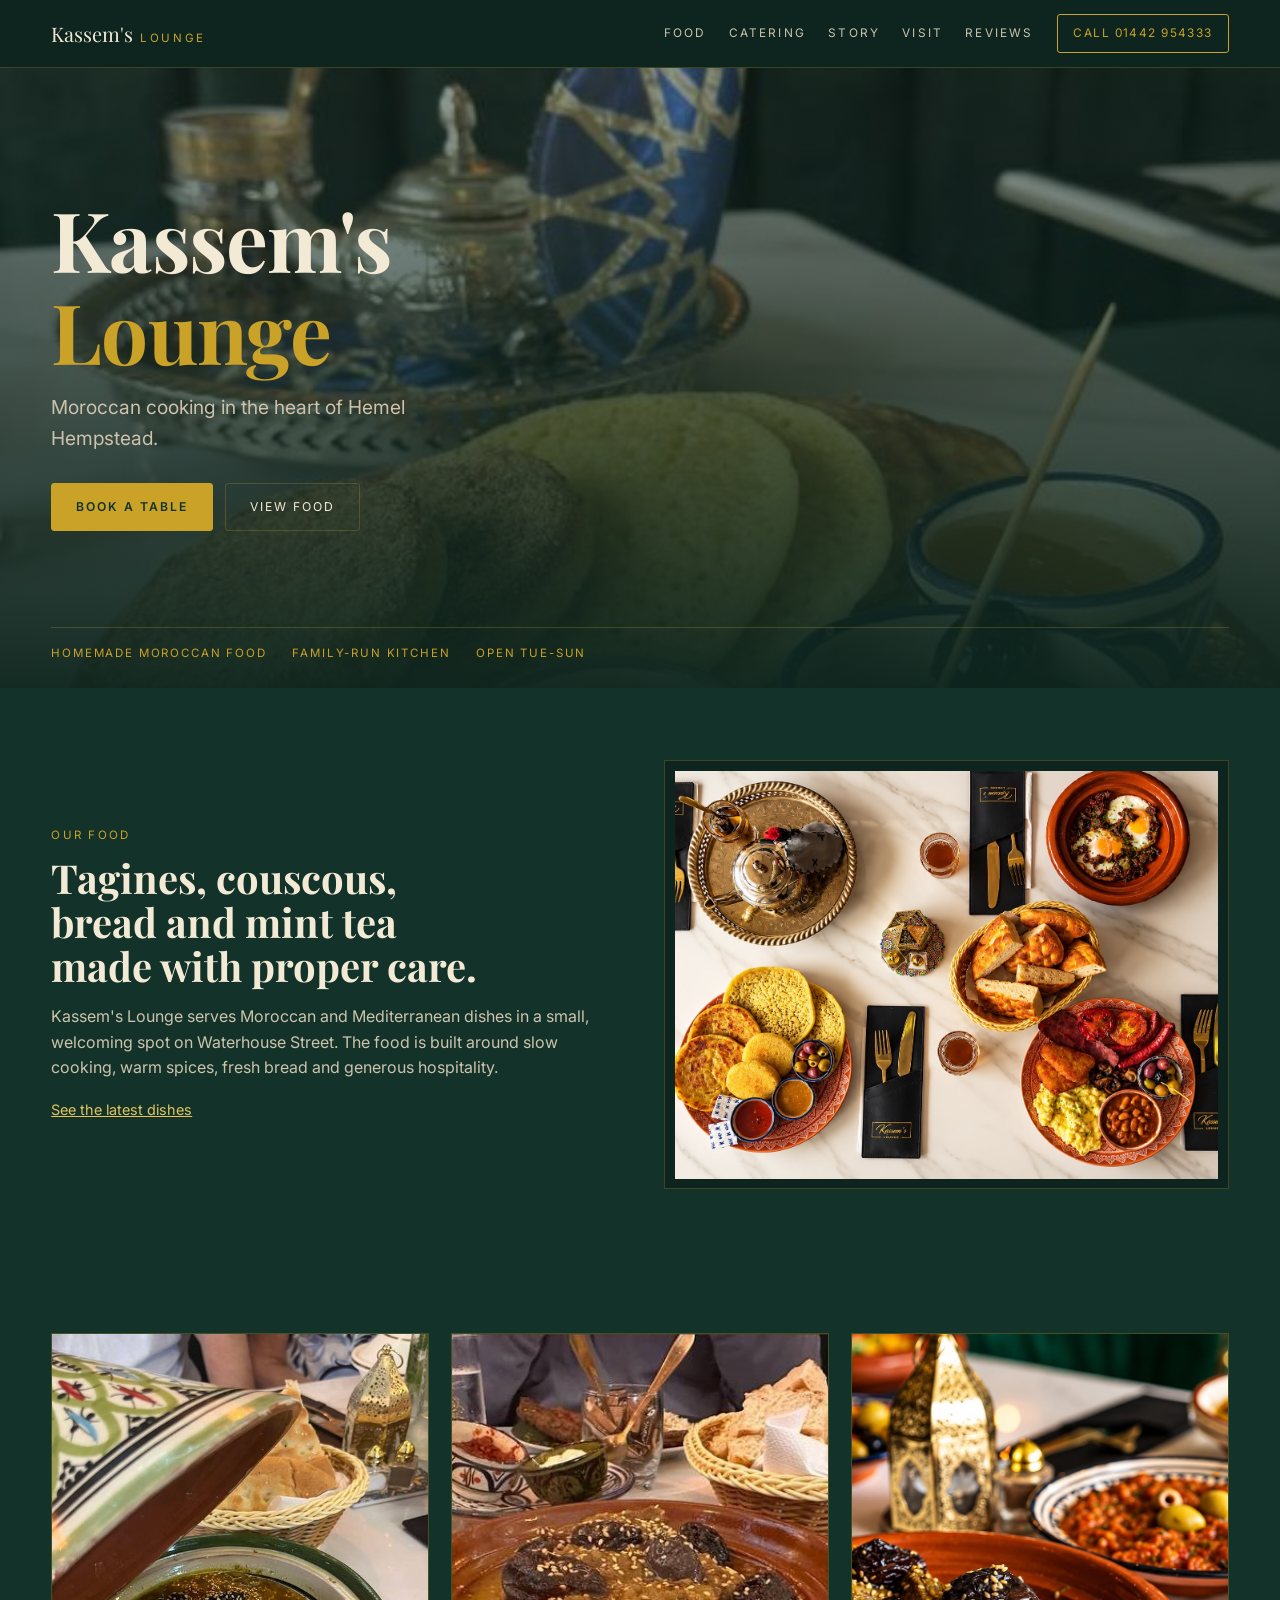
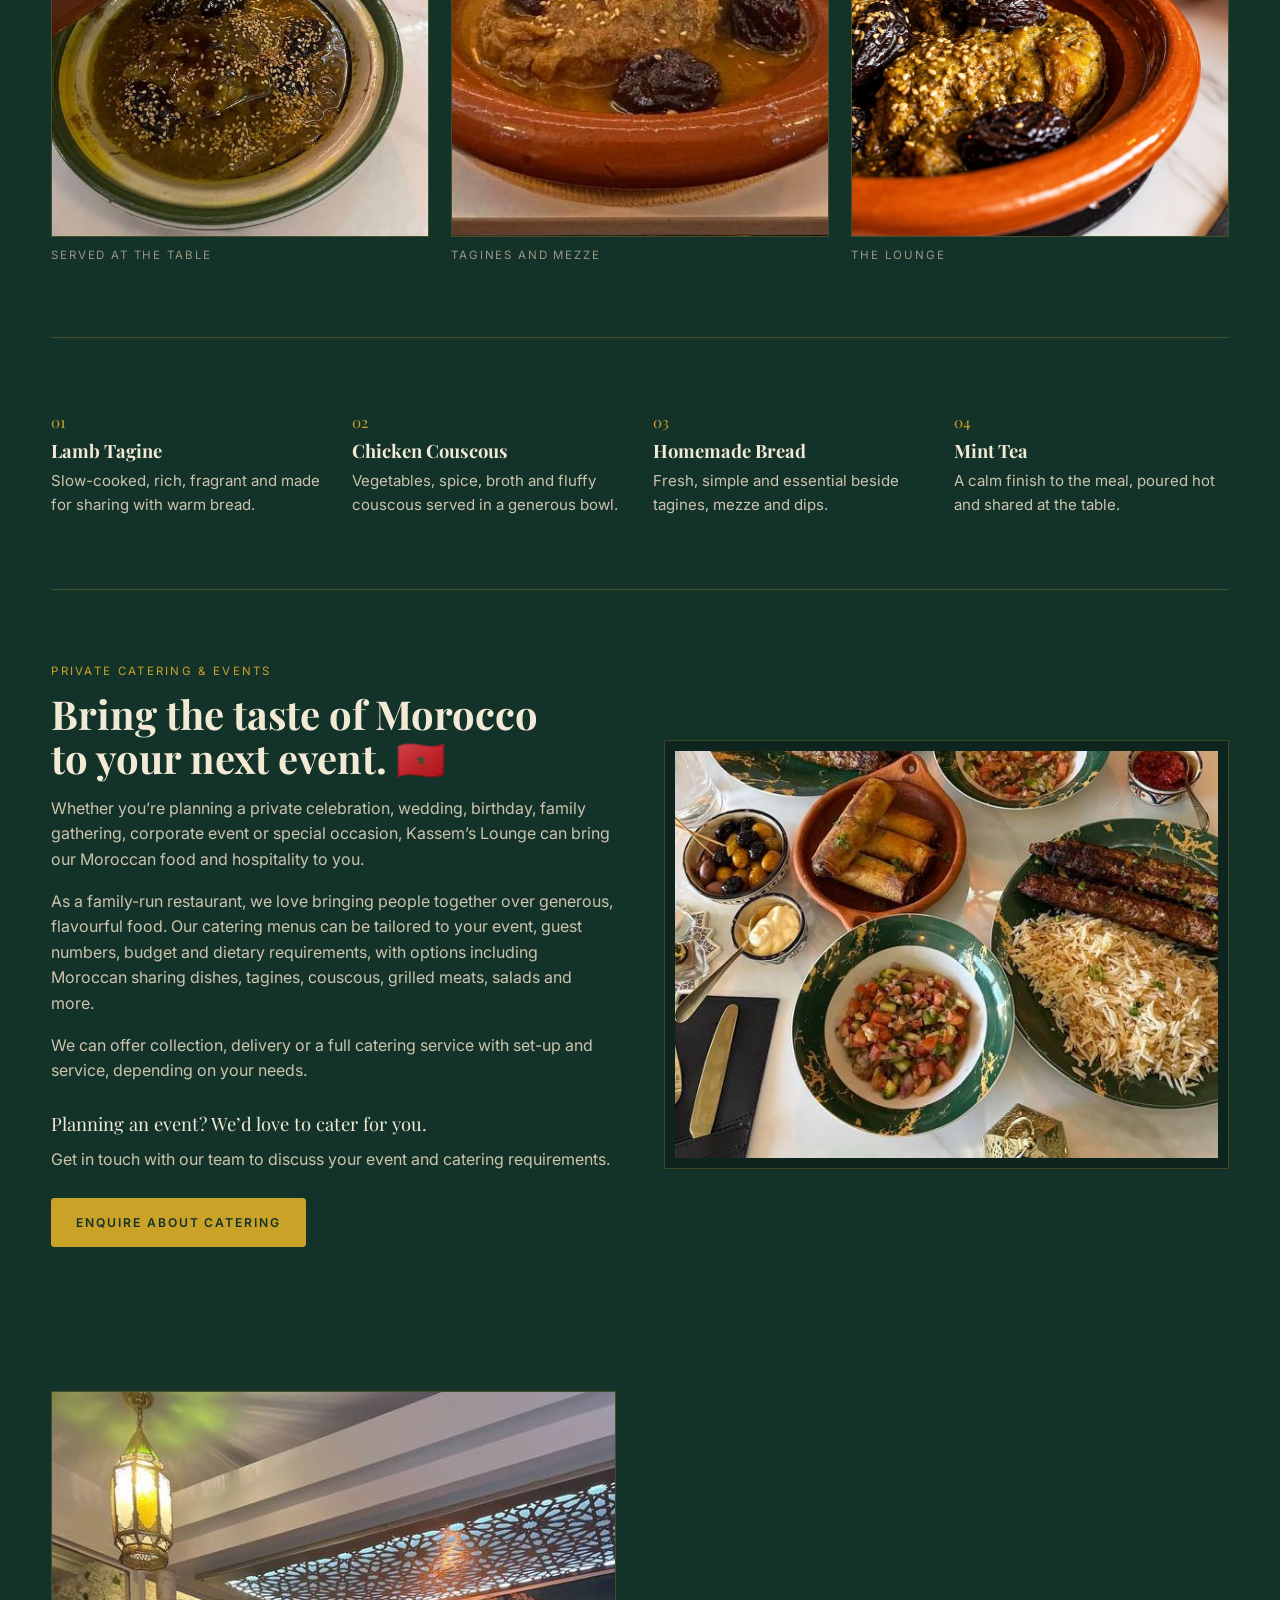
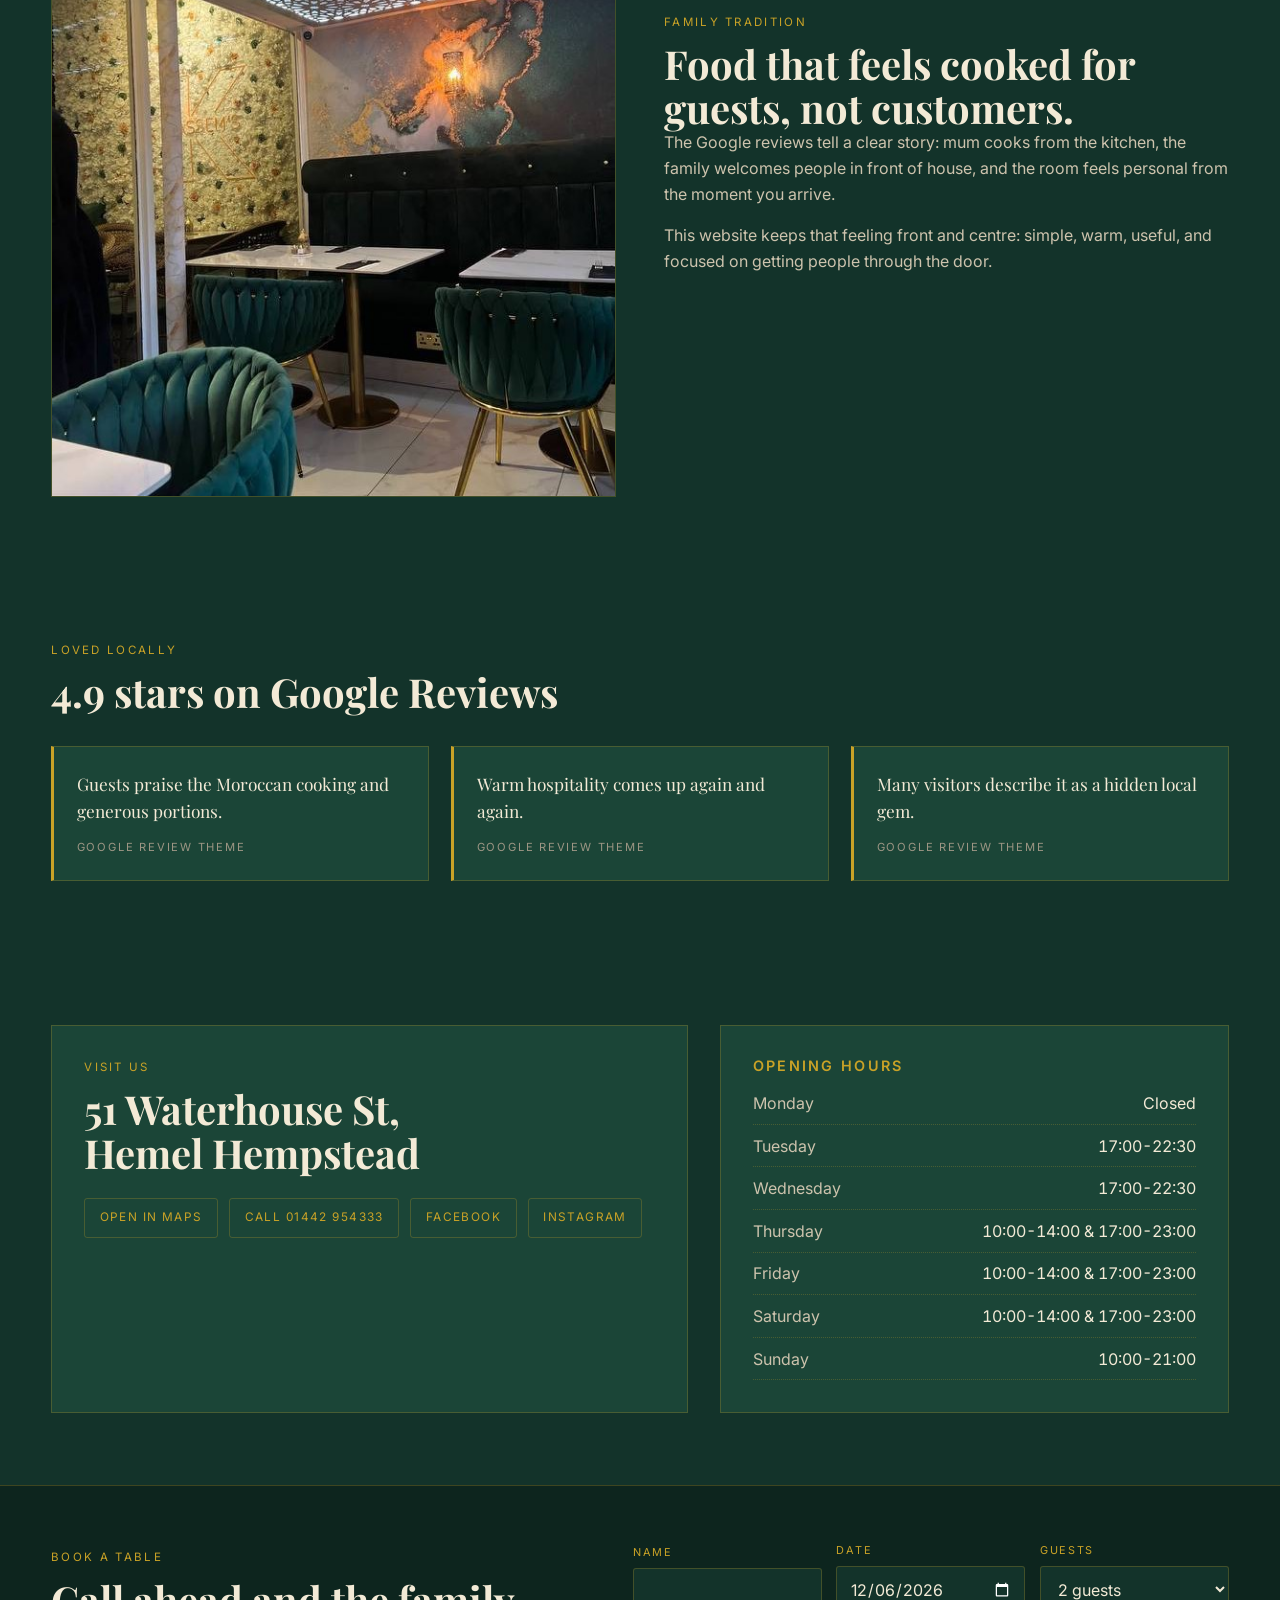
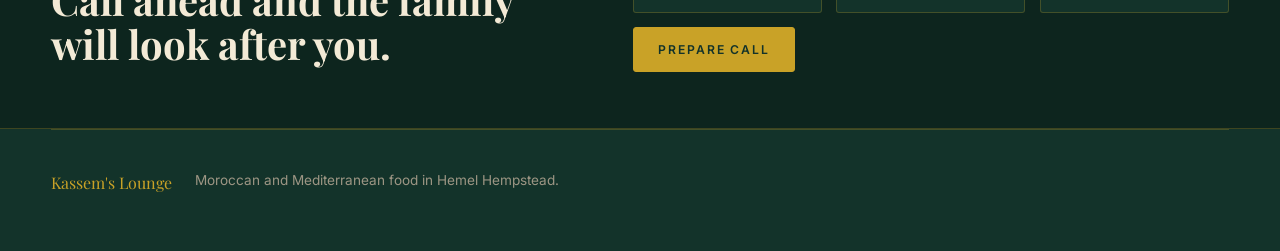
==== index.html @ 4c566c27 "Put her hero back — the tea pour is her design, not a placeholder M sent the client's own demo. Her " ====
<!doctype html>
<html lang="en">
  <head>
    <meta charset="utf-8" />
    <meta name="viewport" content="width=device-width, initial-scale=1" />
    <title>Kassem's Lounge | Moroccan Food in Hemel Hempstead</title>
    <meta
      name="description"
      content="Kassem's Lounge is a family-run Moroccan and Mediterranean food shop in Hemel Hempstead, serving homemade tagines, couscous, bread, mezze and mint tea."
    />
    <link rel="preconnect" href="https://fonts.googleapis.com" />
    <link rel="preconnect" href="https://fonts.gstatic.com" crossorigin />
    <link
      href="https://fonts.googleapis.com/css2?family=Inter:wght@400;500;600;700;800&family=Playfair+Display:wght@600;700;800&display=swap"
      rel="stylesheet"
    />
    <meta property="og:title" content="Kassem's Lounge" />
    <meta
      property="og:description"
      content="Family-run Moroccan cooking in Hemel Hempstead. Lunch Thursday to Sunday, dinner Tuesday to Sunday. Bookings by phone."
    />
    <meta property="og:image" content="https://modevgo.github.io/kassems-lounge/assets/msemen-tea.jpg" />
    <meta property="og:type" content="restaurant" />
    <link rel="canonical" href="https://modevgo.github.io/kassems-lounge/" />
    <link rel="stylesheet" href="styles.css" />
    <script type="application/ld+json">
      {"@context":"https://schema.org","@type":"Restaurant","name":"Kassem's Lounge","servesCuisine":"Moroccan","telephone":"+441442954333","address":{"@type":"PostalAddress","streetAddress":"51 Waterhouse Street","addressLocality":"Hemel Hempstead","postalCode":"HP1 1EA","addressCountry":"GB"},"openingHours":["Tu-We 17:00-22:30","Th-Sa 10:00-14:00","Th-Sa 17:00-23:00","Su 10:00-21:00"],"sameAs":["https://www.instagram.com/kassems.lounge/","https://www.facebook.com/p/Kassems-Lounge-61577196157049/"],"acceptsReservations":"True"}
    </script>
  </head>
  <body>
    <header class="site-header" aria-label="Primary navigation">
      <a class="brand" href="#top" aria-label="Kassem's Lounge home">
        <span>Kassem's</span>
        <small>Lounge</small>
      </a>
      <nav class="nav-links" aria-label="Site links">
        <a href="#food">Food</a>
        <a href="#catering">Catering</a>
        <a href="#story">Story</a>
        <a href="#visit">Visit</a>
        <a href="#reviews">Reviews</a>
      </nav>
      <a class="header-call" href="tel:+441442954333">Call 01442 954333</a>
    </header>

    <main id="top">
      <section class="hero" aria-label="Kassem's Lounge introduction">
        <img
          class="hero-image"
          src="assets/msemen-tea.jpg"
          alt="Moroccan mint tea being poured at Kassem's Lounge"
        />
        <div class="hero-shade" aria-hidden="true"></div>
        <div class="hero-content">
          <h1><span>Kassem's</span> <span>Lounge</span></h1>
          <p>Moroccan cooking in the heart of Hemel Hempstead.</p>
          <div class="hero-actions">
            <a class="button primary" href="tel:+441442954333">Book a Table</a>
            <a class="button secondary" href="#food">View Food</a>
          </div>
        </div>
        <div class="hero-strip" aria-label="Restaurant highlights">
          <span>Homemade Moroccan food</span>
          <span>Family-run kitchen</span>
          <span>Open Tue-Sun</span>
        </div>
      </section>

      <section class="signature" id="food">
        <div class="section-copy">
          <p class="section-label">Our Food</p>
          <h2>Tagines, couscous, bread and mint tea made with proper care.</h2>
          <p>
            Kassem's Lounge serves Moroccan and Mediterranean dishes in a small,
            welcoming spot on Waterhouse Street. The food is built around slow
            cooking, warm spices, fresh bread and generous hospitality.
          </p>
          <a class="text-link" href="https://www.instagram.com/kassems.lounge/">See the latest dishes</a>
        </div>
        <figure class="food-frame">
          <img
            src="assets/brunch-spread.jpg"
            alt="An overhead spread of Moroccan dishes, bread, olives and tea at Kassem's Lounge"
          />
        </figure>
      </section>

      <section class="image-rail" aria-label="Kassem's Lounge food and interior gallery">
        <figure>
          <img src="assets/open-tagine.jpg" alt="Moroccan dishes served at a green and gold table" />
          <figcaption>Served at the table</figcaption>
        </figure>
        <figure>
          <img src="assets/lamb-tagine.jpg" alt="A Moroccan tagine dish with prunes and sesame seeds" />
          <figcaption>Tagines and mezze</figcaption>
        </figure>
        <figure>
          <img src="assets/tagine-lanterns.jpg" alt="A chicken tagine with caramelised prunes and sesame, zaalouk and olives behind it, a brass lantern lit on the table" />
          <figcaption>The lounge</figcaption>
        </figure>
      </section>

      <section class="dish-list" aria-label="Popular dishes">
        <article>
          <span>01</span>
          <h3>Lamb Tagine</h3>
          <p>Slow-cooked, rich, fragrant and made for sharing with warm bread.</p>
        </article>
        <article>
          <span>02</span>
          <h3>Chicken Couscous</h3>
          <p>Vegetables, spice, broth and fluffy couscous served in a generous bowl.</p>
        </article>
        <article>
          <span>03</span>
          <h3>Homemade Bread</h3>
          <p>Fresh, simple and essential beside tagines, mezze and dips.</p>
        </article>
        <article>
          <span>04</span>
          <h3>Mint Tea</h3>
          <p>A calm finish to the meal, poured hot and shared at the table.</p>
        </article>
      </section>

      <section class="catering" id="catering">
        <div class="section-copy">
          <p class="section-label">Private Catering &amp; Events</p>
          <h2>Bring the taste of Morocco to your next event. 🇲🇦</h2>
          <p>
            Whether you’re planning a private celebration, wedding, birthday,
            family gathering, corporate event or special occasion, Kassem’s
            Lounge can bring our Moroccan food and hospitality to you.
          </p>
          <p>
            As a family-run restaurant, we love bringing people together over
            generous, flavourful food. Our catering menus can be tailored to
            your event, guest numbers, budget and dietary requirements, with
            options including Moroccan sharing dishes, tagines, couscous,
            grilled meats, salads and more.
          </p>
          <p>
            We can offer collection, delivery or a full catering service with
            set-up and service, depending on your needs.
          </p>
          <p class="catering-prompt">Planning an event? We’d love to cater for you.</p>
          <p>Get in touch with our team to discuss your event and catering requirements.</p>
          <a class="button primary" href="tel:+441442954333">Enquire About Catering</a>
        </div>
        <figure class="catering-frame">
          <img
            src="assets/kofta-grill.jpg"
            alt="A Moroccan sharing spread of grilled meats, rice, salads and mezze from Kassem’s Lounge"
          />
        </figure>
      </section>

      <section class="story" id="story">
        <figure class="story-image">
          <img src="assets/interior.jpg" alt="The green and gold dining room at Kassem's Lounge" />
        </figure>
        <div class="story-panel">
          <p class="section-label">Family Tradition</p>
          <h2>Food that feels cooked for guests, not customers.</h2>
          <p>
            The Google reviews tell a clear story: mum cooks from the kitchen,
            the family welcomes people in front of house, and the room feels
            personal from the moment you arrive.
          </p>
          <p>
            This website keeps that feeling front and centre: simple, warm,
            useful, and focused on getting people through the door.
          </p>
        </div>
      </section>

      <section class="reviews" id="reviews">
        <div>
          <p class="section-label">Loved Locally</p>
          <h2>4.9 stars on Google Reviews</h2>
        </div>
        <div class="quote-grid">
          <blockquote>
            <p>Guests praise the Moroccan cooking and generous portions.</p>
            <cite>Google review theme</cite>
          </blockquote>
          <blockquote>
            <p>Warm hospitality comes up again and again.</p>
            <cite>Google review theme</cite>
          </blockquote>
          <blockquote>
            <p>Many visitors describe it as a hidden local gem.</p>
            <cite>Google review theme</cite>
          </blockquote>
        </div>
      </section>

      <section class="visit" id="visit">
        <div class="visit-card">
          <p class="section-label">Visit Us</p>
          <h2>51 Waterhouse St, Hemel Hempstead</h2>
          <div class="info-list">
            <a href="https://maps.google.com/?q=51%20Waterhouse%20St%2C%20Hemel%20Hempstead">Open in Maps</a>
            <a href="tel:+441442954333">Call 01442 954333</a>
            <a href="https://www.facebook.com/p/Kassems-Lounge-61577196157049/">Facebook</a>
            <a href="https://www.instagram.com/kassems.lounge/">Instagram</a>
          </div>
        </div>
        <div class="hours-card">
          <h3>Opening Hours</h3>
          <dl>
            <div><dt>Monday</dt><dd>Closed</dd></div>
            <div><dt>Tuesday</dt><dd>17:00-22:30</dd></div>
            <div><dt>Wednesday</dt><dd>17:00-22:30</dd></div>
            <div><dt>Thursday</dt><dd>10:00-14:00 &amp; 17:00-23:00</dd></div>
            <div><dt>Friday</dt><dd>10:00-14:00 &amp; 17:00-23:00</dd></div>
            <div><dt>Saturday</dt><dd>10:00-14:00 &amp; 17:00-23:00</dd></div>
            <div><dt>Sunday</dt><dd>10:00-21:00</dd></div>
          </dl>
        </div>
      </section>

      <section class="booking" aria-label="Booking reminder">
        <div>
          <p class="section-label">Book a Table</p>
          <h2>Call ahead and the family will look after you.</h2>
        </div>
        <form id="booking-form">
          <label>
            <span>Name</span>
            <input name="name" type="text" autocomplete="name" />
          </label>
          <label>
            <span>Date</span>
            <input name="date" type="date" />
          </label>
          <label>
            <span>Guests</span>
            <select name="guests">
              <option>2 guests</option>
              <option>3 guests</option>
              <option>4 guests</option>
              <option>5+ guests</option>
            </select>
          </label>
          <button class="button primary" type="submit">Prepare Call</button>
        </form>
      </section>
    </main>

    <footer class="footer">
      <p>Kassem's Lounge</p>
      <p>Moroccan and Mediterranean food in Hemel Hempstead.</p>
    </footer>

    <script src="script.js"></script>
  </body>
</html>
---- styles.css ----
/* Kassem's Lounge — rebuilt stylesheet.
   The original styles.css was never committed and exists only on the client's
   laptop, so this is written back from her page's own class names, the fonts
   her HTML already loads (Playfair Display + Inter), and the video she filmed:
   deep green ground, gold accents, cream type. Single theme on purpose — the
   room is dark green and gold, and the site should read the same in any OS
   appearance. */
:root{
  color-scheme:dark;
  --green:#13332a; --green-2:#0d251e; --green-3:#1b4537; --green-4:#255445;
  --cream:#f3ead6; --cream-2:#cdc3ad; --cream-3:#9d9684;
  --gold:#c9a227; --gold-2:#e3c45f; --gold-ink:#13332a;
  --edge:rgba(201,162,39,.26);
  --display:'Playfair Display',Georgia,'Times New Roman',serif;
  --body:'Inter',-apple-system,BlinkMacSystemFont,'Segoe UI',sans-serif;
  --w:min(1180px,92vw);
  --r:3px;
}
*{box-sizing:border-box}
html{scroll-behavior:smooth}
@media (prefers-reduced-motion:reduce){html{scroll-behavior:auto}*{animation:none!important;transition:none!important}}
body{margin:0;background:var(--green);color:var(--cream);font-family:var(--body);font-size:16px;line-height:1.6;-webkit-font-smoothing:antialiased}
img{max-width:100%;display:block}
a{color:inherit}
h1,h2,h3{font-family:var(--display);font-weight:700;line-height:1.1;text-wrap:balance;margin:0}
h2{font-size:clamp(1.6rem,4vw,2.5rem)}
h3{font-size:1.15rem}
p{margin:0}
:focus-visible{outline:2px solid var(--gold-2);outline-offset:3px}

/* Header */
.site-header{position:sticky;top:0;z-index:20;display:flex;align-items:center;gap:1.5rem;flex-wrap:wrap;
  padding:.9rem max(16px,calc((100vw - var(--w))/2));background:rgba(13,37,30,.94);backdrop-filter:blur(8px);
  border-bottom:1px solid var(--edge)}
.brand{display:flex;align-items:baseline;gap:.45rem;text-decoration:none;font-family:var(--display);font-size:1.25rem;color:var(--cream)}
.brand small{font-size:.72rem;letter-spacing:.22em;text-transform:uppercase;color:var(--gold);font-family:var(--body)}
.nav-links{display:flex;gap:1.4rem;margin-left:auto;flex-wrap:wrap}
.nav-links a{text-decoration:none;font-size:.74rem;letter-spacing:.18em;text-transform:uppercase;color:var(--cream-2)}
.nav-links a:hover{color:var(--gold-2)}
.header-call{text-decoration:none;font-size:.74rem;letter-spacing:.12em;text-transform:uppercase;
  border:1px solid var(--gold);color:var(--gold);padding:.55rem .95rem;border-radius:var(--r);white-space:nowrap}
.header-call:hover{background:var(--gold);color:var(--gold-ink)}

/* Hero */
.hero{position:relative;min-height:min(78vh,620px);display:grid;align-items:end;overflow:hidden}
.hero-image{position:absolute;inset:0;width:100%;height:100%;object-fit:cover}
.hero-shade{position:absolute;inset:0;background:linear-gradient(180deg,rgba(13,37,30,.45) 0%,rgba(13,37,30,.72) 55%,rgba(13,37,30,.96) 100%)}
.hero-content{position:relative;width:var(--w);margin:0 auto;padding:4rem 0 2.2rem}
.hero-content h1{font-size:clamp(2.6rem,9vw,5.2rem);letter-spacing:-.01em}
.hero-content h1 span{display:block}
.hero-content h1 span:last-child{color:var(--gold)}
.hero-content>p{margin-top:1rem;font-size:clamp(1rem,2.2vw,1.2rem);color:var(--cream-2);max-width:34ch}
.hero-actions{display:flex;flex-wrap:wrap;gap:.8rem;margin-top:1.8rem}
.hero-strip{position:relative;width:var(--w);margin:0 auto;display:flex;flex-wrap:wrap;gap:1.6rem;
  padding:1rem 0 1.6rem;border-top:1px solid var(--edge);font-size:.72rem;letter-spacing:.16em;text-transform:uppercase;color:var(--gold)}

/* Buttons */
.button{display:inline-block;text-decoration:none;font-size:.76rem;letter-spacing:.16em;text-transform:uppercase;
  padding:.85rem 1.5rem;border-radius:var(--r);border:1px solid transparent;cursor:pointer;font-family:var(--body)}
.button.primary{background:var(--gold);color:var(--gold-ink);border-color:var(--gold);font-weight:600}
.button.primary:hover{background:var(--gold-2);border-color:var(--gold-2)}
.button.secondary{border-color:var(--edge);color:var(--cream)}
.button.secondary:hover{border-color:var(--gold);color:var(--gold-2)}

/* Shared section rhythm */
.signature,.catering,.image-rail,.dish-list,.story,.reviews,.visit,.booking{width:var(--w);margin:0 auto;padding:4.5rem 0}
.section-label{font-size:.72rem;letter-spacing:.2em;text-transform:uppercase;color:var(--gold);margin-bottom:.7rem}
.text-link{display:inline-block;margin-top:1.1rem;color:var(--gold-2);font-size:.9rem}
.catering .button{margin-top:1.6rem}
.catering .catering-prompt{margin-top:1.6rem;font-family:var(--display);font-size:1.15rem;color:var(--cream)}
.catering .catering-prompt+p{margin-top:.5rem}

/* Signature */
.signature,.catering{display:grid;grid-template-columns:1fr 1fr;gap:3rem;align-items:center}
.section-copy p+p,.section-copy h2+p{margin-top:1rem;color:var(--cream-2)}
.food-frame,.catering-frame{margin:0;border:1px solid var(--edge);padding:.6rem;background:var(--green-2)}
.food-frame img,.catering-frame img{aspect-ratio:4/3;object-fit:cover}

/* Gallery */
.image-rail{display:grid;grid-template-columns:repeat(3,1fr);gap:1.4rem}
.image-rail figure{margin:0}
.image-rail img{aspect-ratio:3/4;object-fit:cover;border:1px solid var(--edge)}
.image-rail figcaption{margin-top:.6rem;font-size:.72rem;letter-spacing:.16em;text-transform:uppercase;color:var(--cream-3)}

/* Dishes */
.dish-list{display:grid;grid-template-columns:repeat(4,1fr);gap:1.6rem;border-top:1px solid var(--edge);border-bottom:1px solid var(--edge)}
.dish-list article span{font-family:var(--display);font-size:.95rem;color:var(--gold)}
.dish-list article h3{margin:.35rem 0 .5rem}
.dish-list article p{color:var(--cream-2);font-size:.94rem}

/* Story */
.story{display:grid;grid-template-columns:1fr 1fr;gap:3rem;align-items:center}
.story-image{margin:0}
.story-image img{aspect-ratio:4/5;object-fit:cover;border:1px solid var(--edge)}
.story-panel p+p{margin-top:1rem}
.story-panel p:not(.section-label){color:var(--cream-2)}

/* Reviews */
.reviews{display:grid;gap:2rem}
.quote-grid{display:grid;grid-template-columns:repeat(3,1fr);gap:1.4rem}
.quote-grid blockquote{margin:0;background:var(--green-3);border:1px solid var(--edge);border-left:3px solid var(--gold);padding:1.4rem}
.quote-grid p{font-family:var(--display);font-size:1.08rem}
.quote-grid cite{display:block;margin-top:.9rem;font-style:normal;font-size:.7rem;letter-spacing:.16em;text-transform:uppercase;color:var(--cream-3)}

/* Visit */
.visit{display:grid;grid-template-columns:1.25fr 1fr;gap:2rem;align-items:stretch}
.visit-card,.hours-card{background:var(--green-3);border:1px solid var(--edge);padding:2rem}
.info-list{display:flex;flex-wrap:wrap;gap:.7rem;margin-top:1.4rem}
.info-list a{text-decoration:none;font-size:.74rem;letter-spacing:.12em;text-transform:uppercase;color:var(--gold);border:1px solid var(--edge);padding:.6rem .9rem;border-radius:var(--r)}
.info-list a:hover{background:var(--gold);color:var(--gold-ink);border-color:var(--gold)}
.hours-card h3{font-size:.9rem;letter-spacing:.16em;text-transform:uppercase;color:var(--gold);font-family:var(--body);font-weight:600}
.hours-card dl{margin:1.1rem 0 0;display:grid;gap:.55rem}
.hours-card dl>div{display:flex;justify-content:space-between;gap:1rem;border-bottom:1px dotted var(--edge);padding-bottom:.45rem}
.hours-card dt{color:var(--cream-2)}
.hours-card dd{margin:0;font-variant-numeric:tabular-nums;color:var(--cream)}

/* Booking */
.booking{display:grid;grid-template-columns:1fr 1.1fr;gap:2.5rem;align-items:center;background:var(--green-2);
  border-top:1px solid var(--edge);border-bottom:1px solid var(--edge);padding:3.5rem max(0px,calc((100vw - var(--w))/2));width:100%}
#booking-form{display:flex;flex-wrap:wrap;gap:.9rem;align-items:flex-end}
#booking-form label{display:flex;flex-direction:column;gap:.4rem;flex:1 1 9rem;min-width:0}
#booking-form label span{font-size:.68rem;letter-spacing:.16em;text-transform:uppercase;color:var(--gold)}
#booking-form input,#booking-form select{font-family:var(--body);font-size:1rem;color:var(--cream);background:var(--green);
  border:1px solid var(--edge);border-radius:var(--r);padding:.72rem .8rem;width:100%;min-width:0}
#booking-form .button{flex:0 0 auto}
.booking-say{grid-column:1/-1;margin-top:1.2rem;border:1px solid var(--edge);border-left:3px solid var(--gold);
  background:rgba(201,162,39,.07);padding:1rem 1.1rem;font-family:var(--display);font-size:1.05rem}

/* Footer */
.footer{width:var(--w);margin:0 auto;padding:2.5rem 0 3.5rem;display:flex;flex-wrap:wrap;gap:.4rem 1.4rem;
  border-top:1px solid var(--edge);color:var(--cream-3);font-size:.85rem}
.footer p:first-child{color:var(--gold);font-family:var(--display);font-size:1rem}

@media (max-width:900px){
  .signature,.catering,.story,.visit,.booking{grid-template-columns:1fr}
  .image-rail,.quote-grid{grid-template-columns:1fr 1fr}
  .dish-list{grid-template-columns:1fr 1fr}
  .nav-links{order:3;width:100%;margin-left:0;gap:1rem}
}
@media (max-width:560px){
  .image-rail,.quote-grid,.dish-list{grid-template-columns:1fr}
  .signature,.catering,.image-rail,.dish-list,.story,.reviews,.visit{padding:3rem 0}
  #booking-form label{flex:1 1 100%}
  #booking-form .button{width:100%}
}

/* Holding page (construction.html) — standalone, shares this stylesheet.
   Centred card, no form, no JavaScript: everything a caller needs is a link. */
body.holding{display:grid;min-height:100vh;place-items:center;padding:2.5rem max(16px,5vw)}
.holding-card{width:min(640px,100%);text-align:center;background:var(--green-3);border:1px solid var(--edge);padding:clamp(2rem,6vw,3.5rem)}
.holding-card .brand{justify-content:center;font-size:1.6rem;margin-bottom:2rem}
.holding-card h1{font-size:clamp(1.7rem,5vw,2.4rem);margin-bottom:1rem}
.holding-card>p{color:var(--cream-2);max-width:42ch;margin:0 auto}
.holding-actions{display:flex;flex-wrap:wrap;gap:.8rem;justify-content:center;margin-top:2rem}
.holding-hours{margin-top:2.5rem;padding-top:1.8rem;border-top:1px solid var(--edge);display:grid;gap:.5rem;text-align:left}
.holding-hours h2{font-size:.78rem;letter-spacing:.18em;text-transform:uppercase;color:var(--gold);font-family:var(--body);font-weight:600;text-align:center;margin-bottom:.6rem}
.holding-hours div{display:flex;justify-content:space-between;gap:1rem;border-bottom:1px dotted var(--edge);padding-bottom:.4rem}
.holding-hours div:last-child{border-bottom:0}
.holding-hours span:first-child{color:var(--cream-2)}
.holding-hours span:last-child{font-variant-numeric:tabular-nums}
.holding-where{margin-top:2rem;font-size:.9rem;color:var(--cream-3)}
.holding-where a{color:var(--gold-2)}
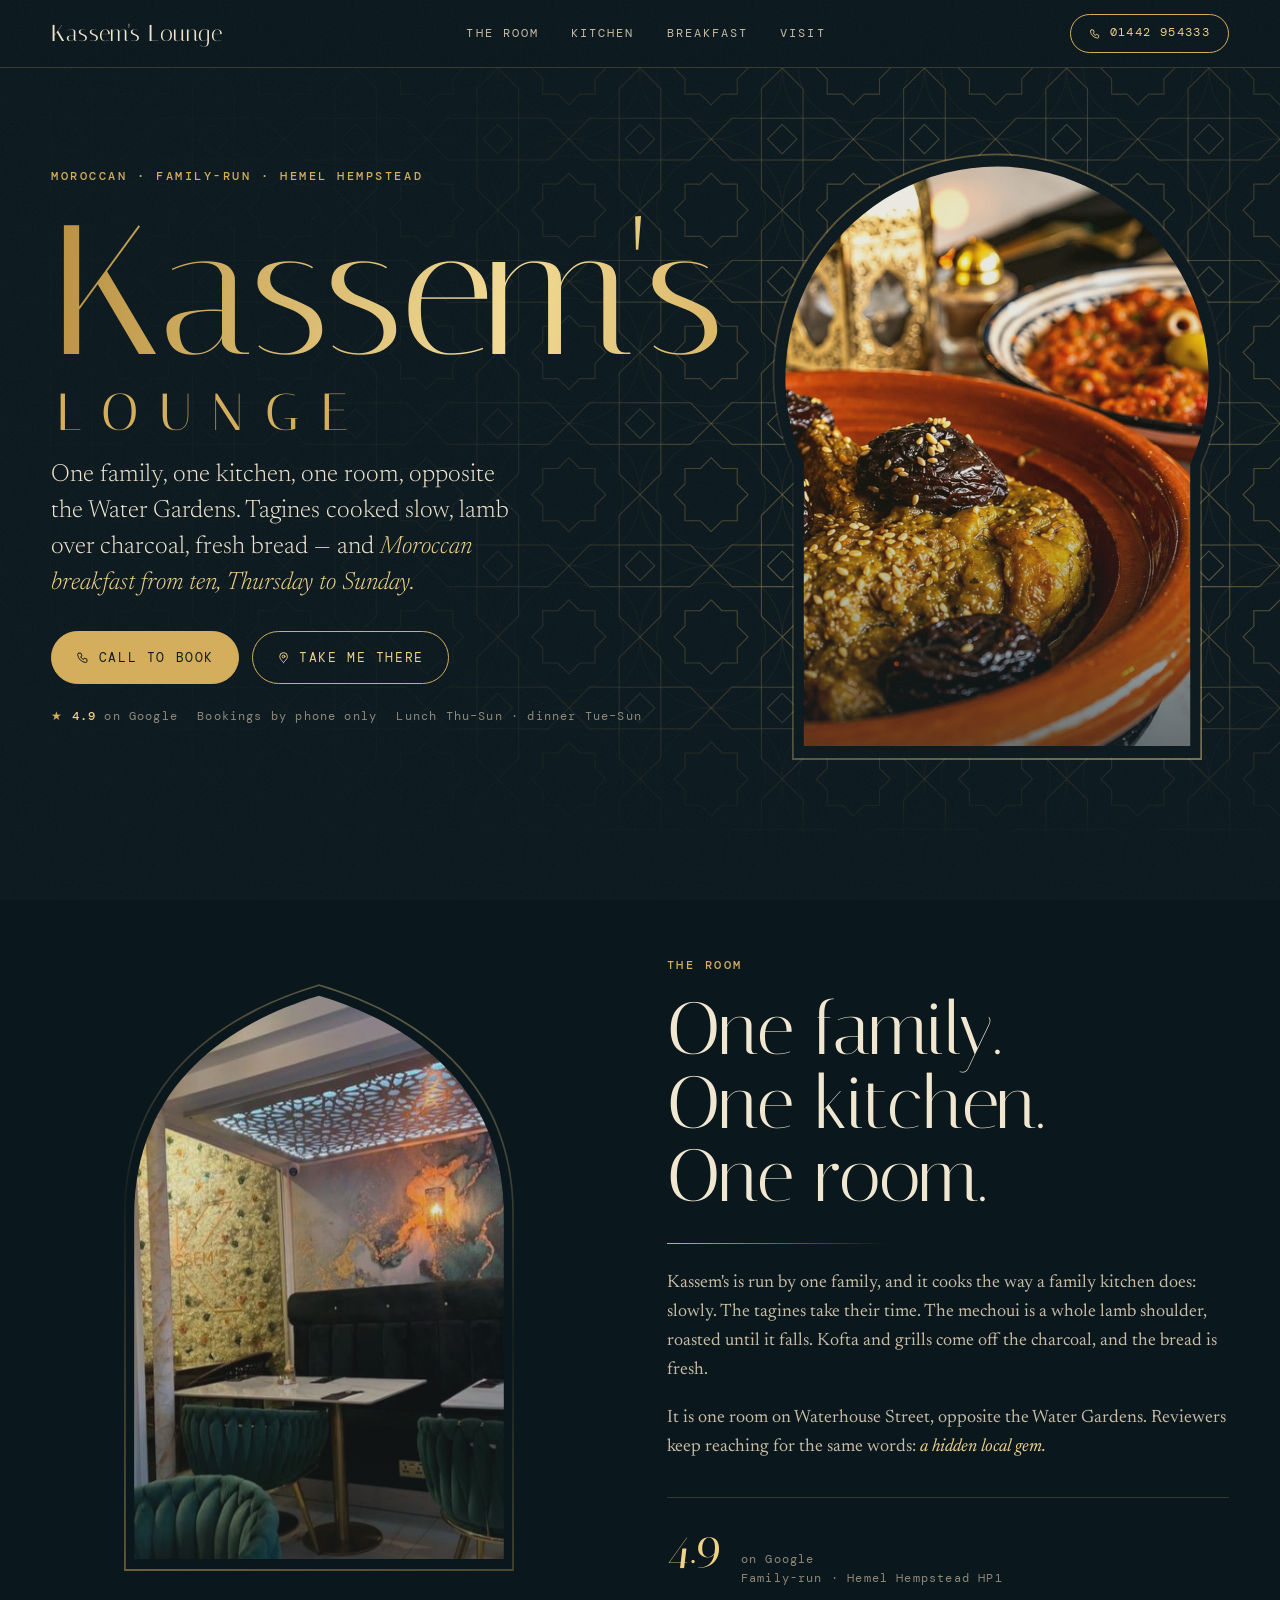
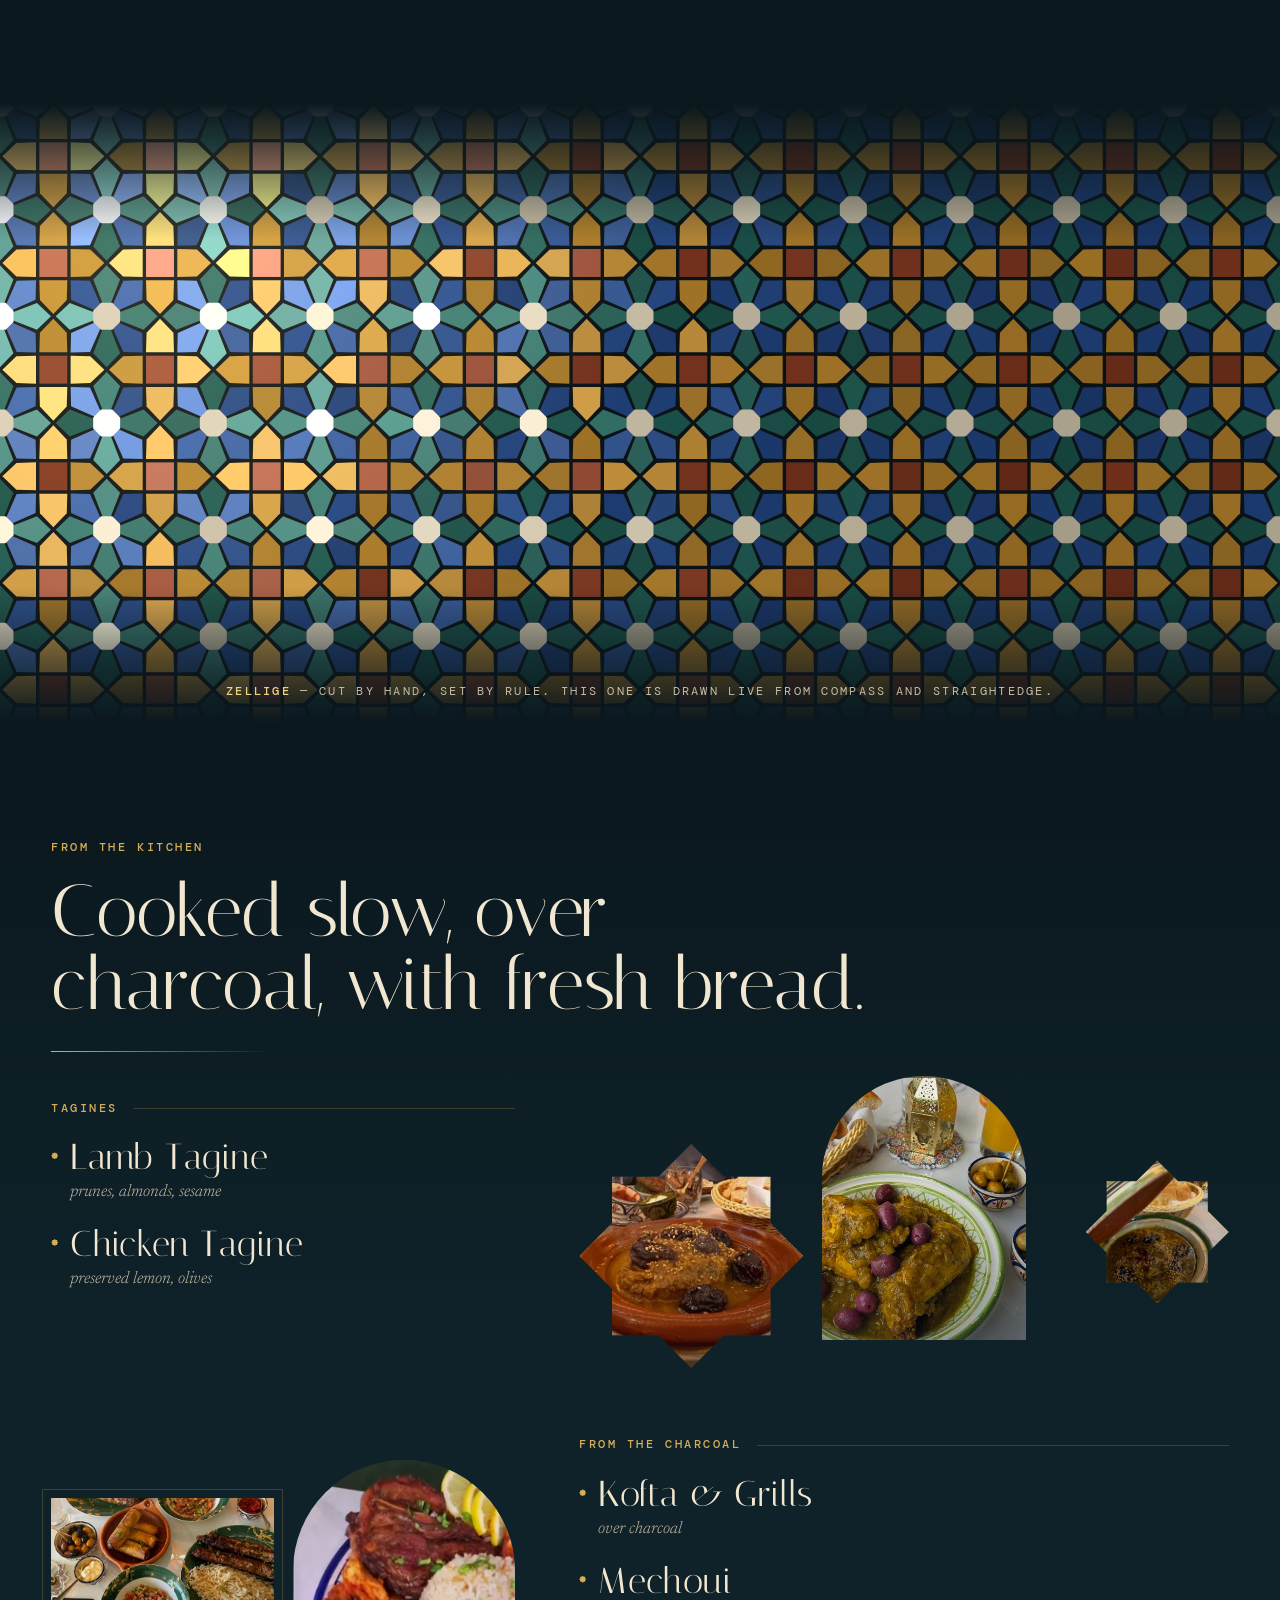
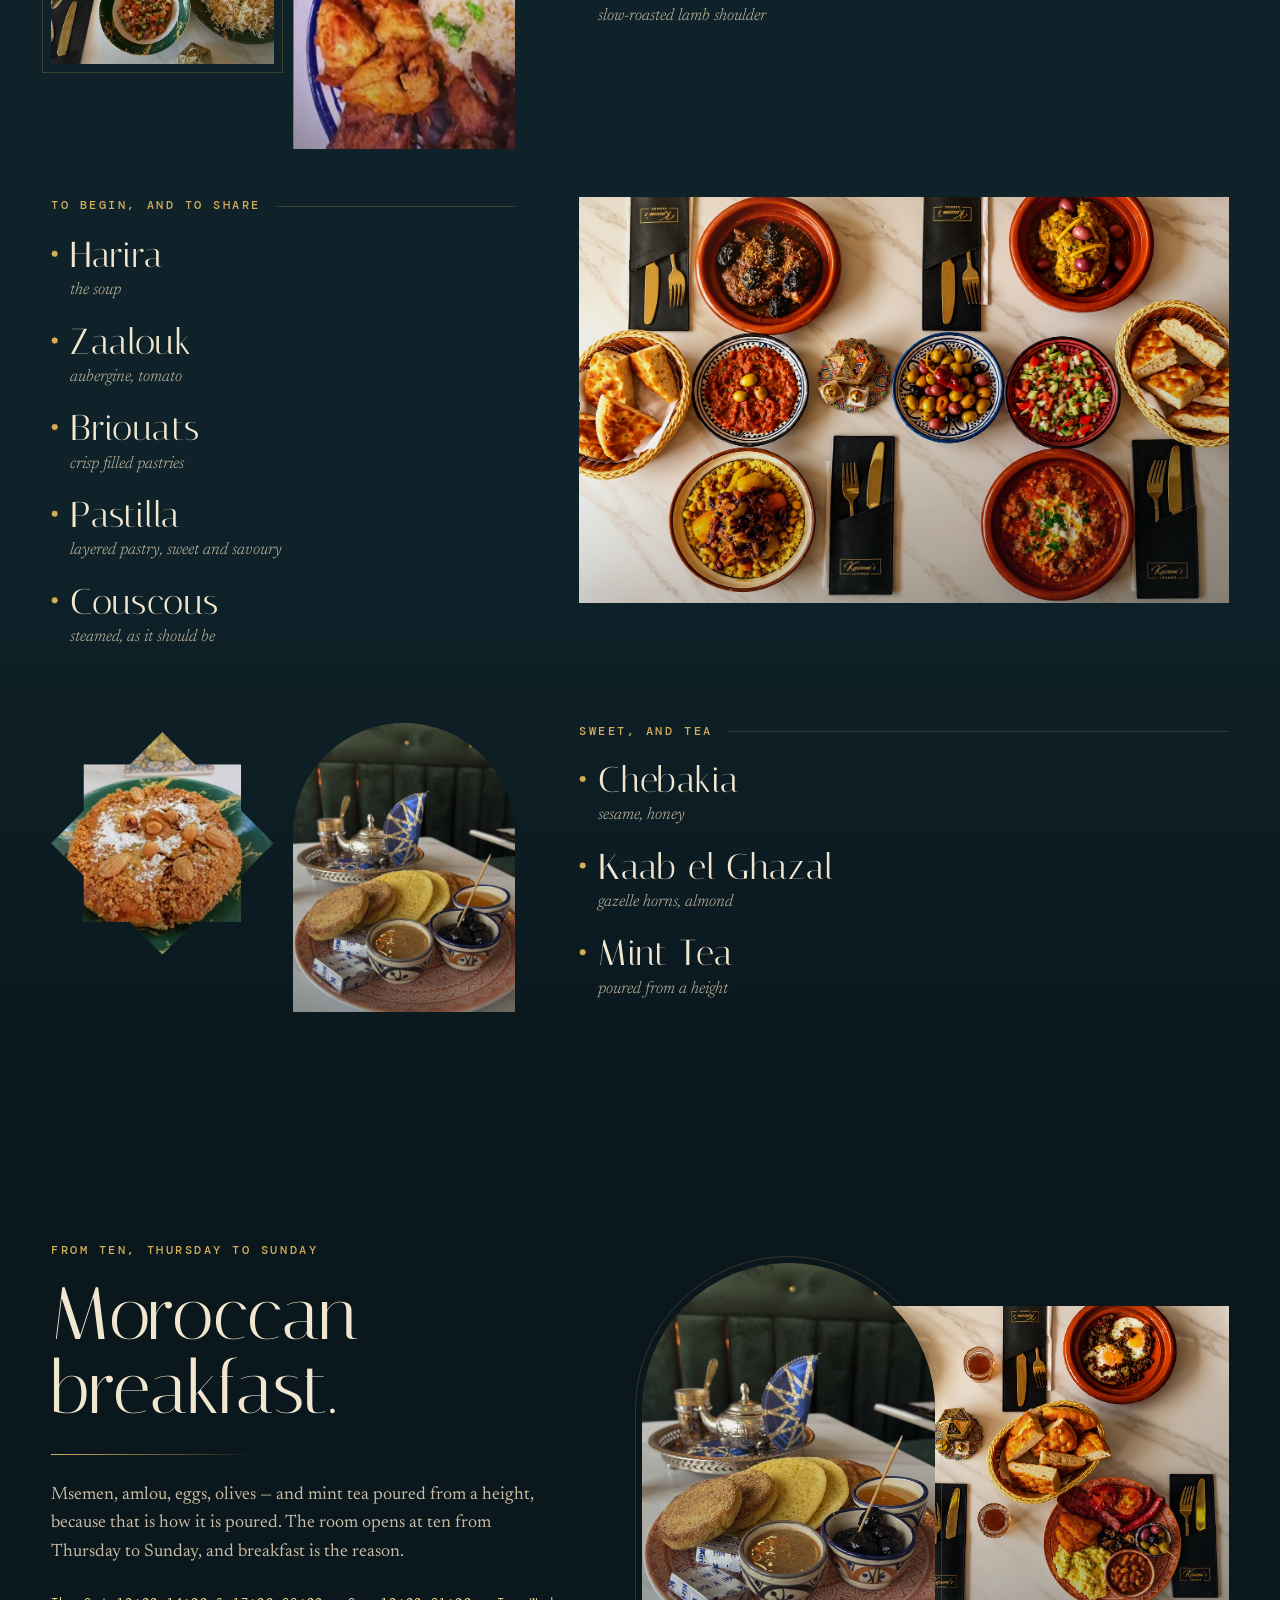
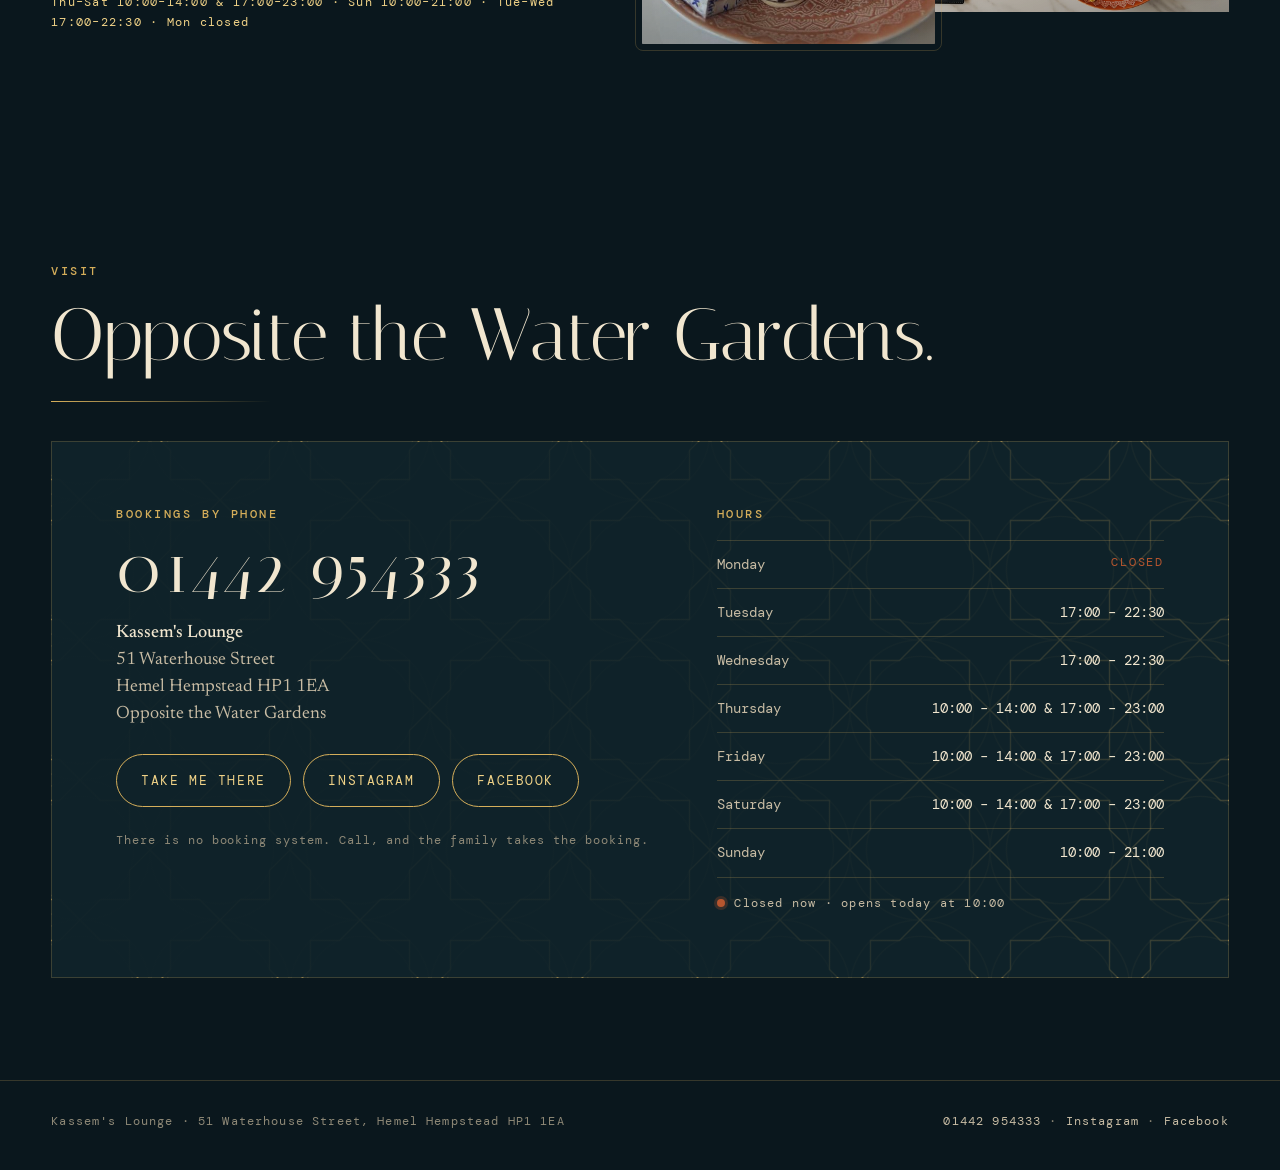
==== commit 95dbf613: "Take me there: one directions link, on every page, that opens a route Every page claimed to link to " ====
--- a/index.html
+++ b/index.html
@@ -1,258 +1,657 @@
 <!doctype html>
 <html lang="en">
-  <head>
-    <meta charset="utf-8" />
-    <meta name="viewport" content="width=device-width, initial-scale=1" />
-    <title>Kassem's Lounge | Moroccan Food in Hemel Hempstead</title>
-    <meta
-      name="description"
-      content="Kassem's Lounge is a family-run Moroccan and Mediterranean food shop in Hemel Hempstead, serving homemade tagines, couscous, bread, mezze and mint tea."
-    />
-    <link rel="preconnect" href="https://fonts.googleapis.com" />
-    <link rel="preconnect" href="https://fonts.gstatic.com" crossorigin />
-    <link
-      href="https://fonts.googleapis.com/css2?family=Inter:wght@400;500;600;700;800&family=Playfair+Display:wght@600;700;800&display=swap"
-      rel="stylesheet"
-    />
-    <meta property="og:title" content="Kassem's Lounge" />
-    <meta
-      property="og:description"
-      content="Family-run Moroccan cooking in Hemel Hempstead. Lunch Thursday to Sunday, dinner Tuesday to Sunday. Bookings by phone."
-    />
-    <meta property="og:image" content="https://modevgo.github.io/kassems-lounge/assets/msemen-tea.jpg" />
-    <meta property="og:type" content="restaurant" />
-    <link rel="canonical" href="https://modevgo.github.io/kassems-lounge/" />
-    <link rel="stylesheet" href="styles.css" />
-    <script type="application/ld+json">
-      {"@context":"https://schema.org","@type":"Restaurant","name":"Kassem's Lounge","servesCuisine":"Moroccan","telephone":"+441442954333","address":{"@type":"PostalAddress","streetAddress":"51 Waterhouse Street","addressLocality":"Hemel Hempstead","postalCode":"HP1 1EA","addressCountry":"GB"},"openingHours":["Tu-We 17:00-22:30","Th-Sa 10:00-14:00","Th-Sa 17:00-23:00","Su 10:00-21:00"],"sameAs":["https://www.instagram.com/kassems.lounge/","https://www.facebook.com/p/Kassems-Lounge-61577196157049/"],"acceptsReservations":"True"}
-    </script>
-  </head>
-  <body>
-    <header class="site-header" aria-label="Primary navigation">
-      <a class="brand" href="#top" aria-label="Kassem's Lounge home">
-        <span>Kassem's</span>
-        <small>Lounge</small>
-      </a>
-      <nav class="nav-links" aria-label="Site links">
-        <a href="#food">Food</a>
-        <a href="#catering">Catering</a>
-        <a href="#story">Story</a>
-        <a href="#visit">Visit</a>
-        <a href="#reviews">Reviews</a>
-      </nav>
-      <a class="header-call" href="tel:+441442954333">Call 01442 954333</a>
-    </header>
-
-    <main id="top">
-      <section class="hero" aria-label="Kassem's Lounge introduction">
-        <img
-          class="hero-image"
-          src="assets/msemen-tea.jpg"
-          alt="Moroccan mint tea being poured at Kassem's Lounge"
-        />
-        <div class="hero-shade" aria-hidden="true"></div>
-        <div class="hero-content">
-          <h1><span>Kassem's</span> <span>Lounge</span></h1>
-          <p>Moroccan cooking in the heart of Hemel Hempstead.</p>
-          <div class="hero-actions">
-            <a class="button primary" href="tel:+441442954333">Book a Table</a>
-            <a class="button secondary" href="#food">View Food</a>
+<head>
+<meta charset="utf-8">
+<meta name="viewport" content="width=device-width, initial-scale=1">
+<title>Kassem's Lounge</title>
+<meta name="description" content="Family-run Moroccan restaurant on Waterhouse Street, Hemel Hempstead. Tagines cooked slowly, lamb over charcoal, fresh bread, and Moroccan breakfast from ten Thursday to Sunday.">
+<meta property="og:title" content="Kassem's Lounge">
+<meta property="og:description" content="Family-run Moroccan cooking in Hemel Hempstead. Lunch Thursday to Sunday, dinner Tuesday to Sunday. Bookings by phone.">
+<meta property="og:image" content="assets/hero.jpg">
+<meta property="og:type" content="restaurant">
+<link rel="canonical" href="https://modevgo.github.io/kassems-lounge/">
+</head>
+<body>
+<link rel="preconnect" href="https://fonts.googleapis.com">
+<link rel="preconnect" href="https://fonts.gstatic.com" crossorigin>
+<link rel="stylesheet" href="https://fonts.googleapis.com/css2?family=Italiana&family=Newsreader:ital,opsz,wght@0,6..72,300;0,6..72,400;0,6..72,500;1,6..72,300;1,6..72,400&family=DM+Mono:wght@400;500&display=swap">
+<style>
+/* ——— Zellige at night. One committed world: glazed tile, gold, charcoal dark. ——— */
+:root{
+  color-scheme:dark;
+  --ink:#0a171d; --glaze:#0f2229; --raised:#163239; --edge:rgba(213,174,90,.22);
+  --cream:#f1e6cf; --cream-2:#c8bca4; --cream-3:#8f8977;
+  --gold:#d5ae5a; --gold-2:#f0d287; --gold-3:#8f6f2c;
+  --clay:#b7562f; --cobalt:#2f5fa8; --teal:#1f6b5e;
+  --display:'Italiana','Didot','Bodoni MT',Georgia,serif;
+  --body:'Newsreader',Georgia,'Times New Roman',serif;
+  --mono:'DM Mono',ui-monospace,'SF Mono',Menlo,monospace;
+  --w:min(1240px,92vw);
+  --hero-tile:url("data:image/svg+xml,%3Csvg xmlns='http://www.w3.org/2000/svg' width='100' height='100' viewBox='0 0 100 100' fill='none' stroke='%23d5ae5a' stroke-width='1' stroke-opacity='.55'%3E%3Cpolygon points='100,50 85.36,64.64 85.36,85.36 64.64,85.36 50,100 35.36,85.36 14.64,85.36 14.64,64.64 0,50 14.64,35.36 14.64,14.64 35.36,14.64 50,0 64.64,14.64 85.36,14.64 85.36,35.36'/%3E%3Ccircle cx='50' cy='50' r='50' stroke-opacity='.12'/%3E%3Ccircle cx='50' cy='50' r='38.27' stroke-opacity='.12'/%3E%3C/svg%3E");
+  --wall-tile:url("data:image/svg+xml,%3Csvg xmlns='http://www.w3.org/2000/svg' width='100' height='100' viewBox='0 0 100 100' stroke='%230b1216' stroke-width='1' stroke-linejoin='round'%3E%3Crect width='100' height='100' fill='%230b1216' stroke='none'/%3E%3Cpolygon points='50,50 85.36,35.36 100,50 85.36,64.64' fill='%231f5f55'/%3E%3Cpolygon points='50,50 85.36,64.64 85.36,85.36 64.64,85.36' fill='%23244a8c'/%3E%3Cpolygon points='50,50 64.64,85.36 50,100 35.36,85.36' fill='%231f5f55'/%3E%3Cpolygon points='50,50 35.36,85.36 14.64,85.36 14.64,64.64' fill='%23244a8c'/%3E%3Cpolygon points='50,50 14.64,64.64 0,50 14.64,35.36' fill='%231f5f55'/%3E%3Cpolygon points='50,50 14.64,35.36 14.64,14.64 35.36,14.64' fill='%23244a8c'/%3E%3Cpolygon points='50,50 35.36,14.64 50,0 64.64,14.64' fill='%231f5f55'/%3E%3Cpolygon points='50,50 64.64,14.64 85.36,14.64 85.36,35.36' fill='%23244a8c'/%3E%3Cpolygon points='63.86,55.74 55.74,63.86 44.26,63.86 36.14,55.74 36.14,44.26 44.26,36.14 55.74,36.14 63.86,44.26' fill='%23e9dcc0'/%3E%3Cpolygon points='0,-50 14.64,-35.36 14.64,-14.64 35.36,-14.64 50,0 35.36,14.64 14.64,14.64 14.64,35.36 0,50 -14.64,35.36 -14.64,14.64 -35.36,14.64 -50,0 -35.36,-14.64 -14.64,-14.64 -14.64,-35.36' fill='%23c08a2e'/%3E%3Cpolygon points='-14.64,-14.64 14.64,-14.64 14.64,14.64 -14.64,14.64' fill='%238c3b22'/%3E%3Cpolygon points='100,-50 114.64,-35.36 114.64,-14.64 135.36,-14.64 150,0 135.36,14.64 114.64,14.64 114.64,35.36 100,50 85.36,35.36 85.36,14.64 64.64,14.64 50,0 64.64,-14.64 85.36,-14.64 85.36,-35.36' fill='%23c08a2e'/%3E%3Cpolygon points='85.36,-14.64 114.64,-14.64 114.64,14.64 85.36,14.64' fill='%238c3b22'/%3E%3Cpolygon points='0,50 14.64,64.64 14.64,85.36 35.36,85.36 50,100 35.36,114.64 14.64,114.64 14.64,135.36 0,150 -14.64,135.36 -14.64,114.64 -35.36,114.64 -50,100 -35.36,85.36 -14.64,85.36 -14.64,64.64' fill='%23c08a2e'/%3E%3Cpolygon points='-14.64,85.36 14.64,85.36 14.64,114.64 -14.64,114.64' fill='%238c3b22'/%3E%3Cpolygon points='100,50 114.64,64.64 114.64,85.36 135.36,85.36 150,100 135.36,114.64 114.64,114.64 114.64,135.36 100,150 85.36,135.36 85.36,114.64 64.64,114.64 50,100 64.64,85.36 85.36,85.36 85.36,64.64' fill='%23c08a2e'/%3E%3Cpolygon points='85.36,85.36 114.64,85.36 114.64,114.64 85.36,114.64' fill='%238c3b22'/%3E%3C/svg%3E");
+  --star:polygon(100% 50%,85.36% 64.64%,85.36% 85.36%,64.64% 85.36%,50% 100%,35.36% 85.36%,14.64% 85.36%,14.64% 64.64%,0% 50%,14.64% 35.36%,14.64% 14.64%,35.36% 14.64%,50% 0%,64.64% 14.64%,85.36% 14.64%,85.36% 35.36%);
+  --arch-h:url("data:image/svg+xml,%3Csvg xmlns='http://www.w3.org/2000/svg' viewBox='0 0 100 130' preserveAspectRatio='none'%3E%3Cpath d='M8 130V68.8A46 46 0 1 1 92 68.8V130Z'/%3E%3C/svg%3E");
+  --arch-p:url("data:image/svg+xml,%3Csvg xmlns='http://www.w3.org/2000/svg' viewBox='0 0 100 130' preserveAspectRatio='none'%3E%3Cpath d='M8 130V52C8 22 30 8 50 2C70 8 92 22 92 52V130Z'/%3E%3C/svg%3E");
+}
+*,*::before,*::after{box-sizing:border-box}
+html{scroll-behavior:smooth;-webkit-text-size-adjust:100%}
+body{margin:0;background:var(--ink);color:var(--cream);font-family:var(--body);font-size:1.125rem;line-height:1.6;font-weight:400;overflow-x:hidden}
+img{max-width:100%;display:block}
+a{color:inherit}
+h1,h2,h3{font-family:var(--display);font-weight:400;line-height:1;margin:0;text-wrap:balance}
+p{margin:0}
+:focus-visible{outline:2px solid var(--gold-2);outline-offset:3px}
+.skip{position:absolute;left:-999px;top:0;background:var(--gold);color:var(--ink);padding:.6rem 1rem;font-family:var(--mono);z-index:99}
+.skip:focus{left:1rem;top:1rem}
+
+/* type roles */
+.eyebrow{font-family:var(--mono);font-size:.72rem;letter-spacing:.22em;text-transform:uppercase;color:var(--gold);font-weight:500}
+.leaf{background:linear-gradient(100deg,#b98f3d 0%,#f4dc95 28%,#d5ae5a 44%,#8f6f2c 58%,#f0d287 78%,#c9a24a 100%);background-size:250% 100%;background-position:0 0;-webkit-background-clip:text;background-clip:text;color:transparent}
+@supports not ((-webkit-background-clip:text) or (background-clip:text)){.leaf{background:none;color:var(--gold)}}
+.lede{font-size:clamp(1.2rem,1.05rem + .7vw,1.55rem);font-weight:300;line-height:1.45;color:var(--cream)}
+.lede em,.copy em{font-style:italic;color:var(--gold-2)}
+.copy{max-width:36rem;color:var(--cream-2)}
+.copy p+p{margin-top:1.1em}
+.rule{height:1px;background:linear-gradient(90deg,var(--gold),rgba(213,174,90,0));transform-origin:left;width:min(220px,40%)}
+
+/* buttons */
+.btn{display:inline-flex;align-items:center;gap:.6rem;font-family:var(--mono);font-size:.82rem;letter-spacing:.12em;text-transform:uppercase;text-decoration:none;padding:.95rem 1.5rem;border:1px solid var(--gold);border-radius:999px;color:var(--gold-2);transition:background-color .25s,color .25s,transform .25s}
+.btn:hover{background:var(--gold);color:var(--ink);transform:translateY(-1px)}
+.btn.solid{background:var(--gold);color:var(--ink)}
+.btn.solid:hover{background:var(--gold-2)}
+.btn svg{width:1em;height:1em;fill:none;stroke:currentColor;stroke-width:1.8;stroke-linecap:round;stroke-linejoin:round}
+
+/* nav */
+.nav{position:sticky;top:0;z-index:40;display:flex;align-items:center;justify-content:space-between;gap:1rem;padding:.85rem 4vw;background:rgba(10,23,29,.92);border-bottom:1px solid var(--edge)}
+.nav .mark{font-family:var(--display);font-size:1.45rem;text-decoration:none;letter-spacing:.02em;color:var(--cream)}
+.nav ul{display:none;list-style:none;margin:0;padding:0;gap:2rem}
+.nav ul a{font-family:var(--mono);font-size:.72rem;letter-spacing:.18em;text-transform:uppercase;text-decoration:none;color:var(--cream-2);padding:.4rem 0;border-bottom:1px solid transparent;transition:color .2s,border-color .2s}
+.nav ul a:hover{color:var(--gold-2);border-color:var(--gold)}
+.nav .call{display:none}
+@media (min-width:700px){
+  .nav ul{display:flex}
+  .nav .call{display:inline-flex;padding:.6rem 1.1rem;font-size:.72rem}
+  @supports (backdrop-filter:blur(8px)) or (-webkit-backdrop-filter:blur(8px)){.nav{background:rgba(10,23,29,.72);-webkit-backdrop-filter:blur(12px);backdrop-filter:blur(12px)}}
+}
+
+/* hero */
+.hero{position:relative;overflow:hidden;background:var(--ink) var(--hero-tile) center/120px 120px;isolation:isolate}
+.hero canvas{position:absolute;inset:0;width:100%;height:100%;display:block;z-index:0}
+.js .hero{background-image:none}
+.hero::before{content:"";position:absolute;inset:0;z-index:1;background:
+  linear-gradient(90deg,rgba(10,23,29,.97) 0%,rgba(10,23,29,.88) 34%,rgba(10,23,29,.38) 66%,rgba(10,23,29,.55) 100%),
+  linear-gradient(180deg,rgba(10,23,29,.2) 0%,rgba(10,23,29,0) 30%,rgba(10,23,29,0) 70%,var(--ink) 100%);pointer-events:none}
+.hero-grid{position:relative;z-index:2;width:var(--w);margin:0 auto;display:grid;gap:2.5rem;padding:3.5rem 0 4rem;min-height:min(86svh,880px);align-content:center}
+.hero-copy{display:grid;gap:1.4rem;align-content:center}
+.wordmark{font-size:clamp(4.2rem,15vw,11.5rem);letter-spacing:-.01em;line-height:.9}
+.wordmark small{display:block;font-family:var(--display);font-size:.28em;letter-spacing:.42em;text-transform:uppercase;padding-left:.12em;margin-top:.3em;color:var(--gold)}
+.hero .lede{max-width:30rem}
+.cta{display:flex;flex-wrap:wrap;gap:.8rem;margin-top:.4rem}
+.meta{font-family:var(--mono);font-size:.74rem;letter-spacing:.1em;color:var(--cream-3);display:flex;flex-wrap:wrap;gap:.4rem 1.2rem}
+.meta b{color:var(--gold-2);font-weight:500}
+.meta .star{color:var(--gold)}
+.hero-arch{margin:0;position:relative;aspect-ratio:100/130;width:min(78vw,420px);justify-self:center;-webkit-mask:var(--arch-h) center/100% 100% no-repeat;mask:var(--arch-h) center/100% 100% no-repeat;overflow:hidden;background:var(--raised)}
+.hero-arch::after{content:"";position:absolute;inset:0;background:linear-gradient(180deg,rgba(10,23,29,0) 55%,rgba(10,23,29,.55) 100%),linear-gradient(120deg,rgba(213,174,90,.12),rgba(31,107,94,.12));pointer-events:none}
+.plx img{position:absolute;left:0;top:-10%;width:100%;height:120%;object-fit:cover;filter:saturate(1.08) contrast(1.05) brightness(.96);will-change:transform}
+.hero-frame{position:relative;justify-self:center}
+.hero-frame::before{content:"";position:absolute;inset:-14px;-webkit-mask:var(--arch-h) center/100% 100% no-repeat;mask:var(--arch-h) center/100% 100% no-repeat;background:linear-gradient(160deg,rgba(213,174,90,.55),rgba(213,174,90,.05) 45%,rgba(240,210,135,.5));pointer-events:none;z-index:0}
+.hero-frame::after{content:"";position:absolute;inset:-12px;-webkit-mask:var(--arch-h) center/100% 100% no-repeat;mask:var(--arch-h) center/100% 100% no-repeat;background:var(--ink);pointer-events:none;z-index:0}
+.hero-frame .hero-arch{position:relative;z-index:1}
+@media (min-width:700px){
+  .hero-grid{grid-template-columns:7fr 5fr;gap:4rem;padding:4rem 0 5rem}
+  .hero-arch{width:min(38vw,460px)}
+}
+
+/* page-load orchestration: every start state is visible; reduced-motion removes it entirely */
+@keyframes rise{from{transform:translate3d(0,22px,0);opacity:.3}to{transform:none;opacity:1}}
+@keyframes leaf{from{background-position:130% 0}to{background-position:0 0}}
+@keyframes settle{from{transform:scale(.94);opacity:.4}to{transform:none;opacity:1}}
+.hero-copy>*{animation:rise 1s cubic-bezier(.2,.7,.2,1) both}
+.hero-copy>:nth-child(1){animation-delay:.15s}.hero-copy>:nth-child(2){animation-delay:.3s}.hero-copy>:nth-child(3){animation-delay:.5s}.hero-copy>:nth-child(4){animation-delay:.65s}.hero-copy>:nth-child(5){animation-delay:.8s}
+.wordmark .leaf{animation:leaf 3s .7s cubic-bezier(.3,.6,.2,1) both}
+.hero-frame{animation:settle 1.6s .4s cubic-bezier(.2,.7,.2,1) both}
+
+/* sections */
+section{position:relative}
+.wrap{width:var(--w);margin:0 auto}
+/* A grid child defaults to min-width:auto, so its longest unbreakable run sets
+   the column. On a phone that pushed headings and the hours table past the
+   viewport, and body{overflow-x:hidden} CLIPPED them rather than scrolling. */
+.hero-grid>*,.room-grid>*,.breakfast-grid>*,.panel-grid>*,.carte>*,.course>*,.shelf>*,.stack,.stack>*{min-width:0}
+.hoursline,.note,.meta{overflow-wrap:anywhere}
+@media (max-width:560px){.hours div{flex-wrap:wrap;gap:.1rem .8rem}.hours dd{margin-left:auto}}
+.section{padding:clamp(4.5rem,9vw,8rem) 0}
+.h2{font-size:clamp(2.4rem,1.6rem + 4vw,4.6rem);letter-spacing:-.005em;line-height:1;margin:.7rem 0 1.4rem}
+.head{display:grid;gap:.4rem}
+
+/* the room */
+.room-grid{display:grid;gap:3rem;align-items:center}
+.room-arch{margin:0;position:relative;aspect-ratio:100/130;width:min(80vw,440px);justify-self:center;-webkit-mask:var(--arch-p) center/100% 100% no-repeat;mask:var(--arch-p) center/100% 100% no-repeat;overflow:hidden;background:var(--raised)}
+.room-arch::after{content:"";position:absolute;inset:0;background:linear-gradient(180deg,rgba(10,23,29,0) 60%,rgba(10,23,29,.5) 100%),linear-gradient(200deg,rgba(47,95,168,.18),rgba(213,174,90,.1));pointer-events:none}
+.room-frame{position:relative;justify-self:center}
+.room-frame::before{content:"";position:absolute;inset:-12px;-webkit-mask:var(--arch-p) center/100% 100% no-repeat;mask:var(--arch-p) center/100% 100% no-repeat;background:linear-gradient(20deg,rgba(213,174,90,.5),rgba(213,174,90,.06) 50%,rgba(240,210,135,.45))}
+.room-frame::after{content:"";position:absolute;inset:-10px;-webkit-mask:var(--arch-p) center/100% 100% no-repeat;mask:var(--arch-p) center/100% 100% no-repeat;background:var(--ink)}
+.room-frame .room-arch{position:relative;z-index:1}
+.gem{margin:2.2rem 0 0;padding:1.4rem 0 0;border-top:1px solid var(--edge);display:grid;grid-template-columns:auto minmax(0,1fr);gap:1.2rem;align-items:baseline}
+.gem .big{font-family:var(--display);font-size:3.2rem;line-height:1;color:var(--gold-2)}
+.gem p{font-family:var(--mono);font-size:.74rem;letter-spacing:.1em;color:var(--cream-3);line-height:1.6}
+@media (min-width:860px){.room-grid{grid-template-columns:minmax(0,1fr) minmax(0,1.05fr);gap:5rem}.room-frame{order:-1}}
+
+/* the zellige wall */
+.wall{position:relative;height:clamp(300px,52vw,620px);overflow:hidden;background:var(--ink) var(--wall-tile) center/96px 96px;isolation:isolate}
+.wall canvas{position:absolute;inset:0;width:100%;height:100%;display:block}
+.js .wall{background-image:none}
+.wall::before,.wall::after{content:"";position:absolute;left:0;right:0;height:22%;z-index:2;pointer-events:none}
+.wall::before{top:0;background:linear-gradient(180deg,var(--ink),rgba(10,23,29,0))}
+.wall::after{bottom:0;background:linear-gradient(0deg,var(--ink),rgba(10,23,29,0))}
+.wall-cap{position:absolute;left:0;right:0;bottom:1.4rem;z-index:3;text-align:center;font-family:var(--mono);font-size:.72rem;letter-spacing:.2em;text-transform:uppercase;color:var(--cream-2);padding:0 4vw}
+.wall-cap b{color:var(--gold-2);font-weight:500}
+
+/* the kitchen */
+.kitchen{background:linear-gradient(180deg,var(--ink),var(--glaze) 30%,var(--glaze) 70%,var(--ink))}
+.carte{display:grid;gap:4.5rem;margin-top:3rem}
+.course{display:grid;gap:2rem;align-items:start}
+.course .label{display:flex;align-items:center;gap:1rem}
+.course .label::after{content:"";flex:1;height:1px;background:var(--edge)}
+.dishes{list-style:none;margin:1.2rem 0 0;padding:0;display:grid;gap:1.1rem}
+.dishes li{display:grid;gap:.15rem;position:relative;padding-left:1.2rem}
+.dishes li::before{content:"";position:absolute;left:0;top:.95rem;width:7px;height:7px;background:var(--gold);clip-path:var(--star);transform:scale(1);transition:transform .3s}
+.dishes li:hover::before{transform:scale(1.9) rotate(22.5deg)}
+.dish{font-family:var(--display);font-size:clamp(1.7rem,1.3rem + 1.2vw,2.3rem);letter-spacing:.01em;color:var(--cream);line-height:1.1}
+.how{font-style:italic;font-weight:300;color:var(--cream-2);font-size:1.05rem}
+.shelf{display:grid;grid-template-columns:repeat(2,minmax(0,1fr));gap:1.2rem;align-items:center}
+.tile{margin:0;position:relative;overflow:hidden;background:var(--raised);aspect-ratio:1}
+.tile img,.tile video{width:100%;height:100%;object-fit:cover;filter:saturate(1.08) contrast(1.06) brightness(.94);transition:transform .8s cubic-bezier(.2,.7,.2,1)}
+.tile:hover img,.tile:hover video{transform:scale(1.05)}
+@media (prefers-reduced-motion:reduce){.tile video{display:none}.tile.tea{background:var(--raised) url(assets/msemen-tea.jpg) center/cover}}
+.tile::after{content:"";position:absolute;inset:0;background:linear-gradient(160deg,rgba(213,174,90,.14),rgba(10,23,29,0) 40%,rgba(10,23,29,.35) 100%);pointer-events:none}
+.tile .sheen{position:absolute;inset:-40% -60%;background:linear-gradient(110deg,rgba(240,210,135,0) 40%,rgba(240,210,135,.28) 50%,rgba(240,210,135,0) 60%);transform:translate3d(-45%,0,0);pointer-events:none;transition:transform 1.1s cubic-bezier(.2,.7,.2,1)}
+.tile:hover .sheen{transform:translate3d(45%,0,0)}
+.tile.star{clip-path:var(--star)}
+.tile.arch{aspect-ratio:100/130;border-radius:999px 999px 6px 6px}
+.tile.framed{aspect-ratio:4/3;outline:1px solid var(--edge);outline-offset:8px}
+.tile.wide{aspect-ratio:16/10}
+.tile.up{transform:translateY(-1.5rem)}
+.tile.down{transform:translateY(1.5rem)}
+.tile.small{width:78%;justify-self:end}
+@media (min-width:860px){
+  .course{grid-template-columns:5fr 7fr;gap:4rem}
+  .course:nth-child(even) .text{order:2}
+  .shelf.three{grid-template-columns:1.1fr 1fr .9fr}
+}
+
+/* breakfast */
+.breakfast-grid{display:grid;gap:3rem;align-items:center}
+.stack{position:relative;display:grid;grid-template-columns:repeat(12,minmax(0,1fr));align-items:end}
+.stack .tile.wide{grid-column:3/13;grid-row:1}
+.stack .tea{grid-column:1/7;grid-row:1;z-index:2;margin-bottom:-2rem;aspect-ratio:100/130;border-radius:999px 999px 6px 6px;outline:1px solid var(--edge);outline-offset:6px;background:var(--ink)}
+.steam{position:absolute;left:50%;top:18%;width:34%;aspect-ratio:1;margin-left:-17%;pointer-events:none;display:none;z-index:3}
+.steam i{position:absolute;inset:0;border-radius:50%;background:radial-gradient(circle,rgba(241,230,207,.5),rgba(241,230,207,0) 62%);filter:blur(8px);opacity:0;animation:steam 5.5s linear infinite}
+.steam i:nth-child(2){animation-delay:1.8s;left:-22%}.steam i:nth-child(3){animation-delay:3.6s;left:22%}
+@keyframes steam{0%{transform:translate3d(0,15%,0) scale(.5);opacity:0}20%{opacity:.75}100%{transform:translate3d(-12%,-150%,0) scale(1.5);opacity:0}}
+.hoursline{margin-top:1.6rem;font-family:var(--mono);font-size:.78rem;letter-spacing:.1em;color:var(--gold-2)}
+@media (min-width:860px){.breakfast-grid{grid-template-columns:minmax(0,1fr) minmax(0,1.15fr);gap:5rem}.motion .steam{display:block}}
+
+/* visit */
+.visit{padding-bottom:clamp(4rem,8vw,7rem)}
+.panel{position:relative;border:1px solid var(--edge);background:var(--glaze) var(--hero-tile) center/140px 140px;overflow:hidden}
+.panel::before{content:"";position:absolute;inset:0;background:linear-gradient(90deg,rgba(15,34,41,.98),rgba(15,34,41,.9) 55%,rgba(15,34,41,.6));pointer-events:none}
+.panel>*{position:relative}
+.panel-grid{display:grid;gap:2.6rem;padding:clamp(2rem,5vw,4rem)}
+.phone{font-family:var(--display);font-size:clamp(2.4rem,1.4rem + 4.5vw,4.4rem);text-decoration:none;letter-spacing:.02em;line-height:1;display:inline-block;color:var(--cream)}
+.phone:hover{color:var(--gold-2)}
+.addr{font-style:normal;color:var(--cream-2);line-height:1.5;margin-top:1rem}
+.addr b{font-weight:500;color:var(--cream)}
+.hours{margin:1rem 0 0;padding:0;display:grid;font-family:var(--mono);font-size:.9rem;font-variant-numeric:tabular-nums}
+.hours div{display:flex;justify-content:space-between;gap:1rem;padding:.75rem 0;border-top:1px solid var(--edge)}
+.hours div:last-child{border-bottom:1px solid var(--edge)}
+.hours dt{color:var(--cream-2)}.hours dd{margin:0;color:var(--cream)}
+.hours .closed dd{color:var(--clay);letter-spacing:.14em;text-transform:uppercase;font-size:.78rem}
+#now{font-family:var(--mono);font-size:.76rem;letter-spacing:.1em;margin-top:1rem;display:flex;align-items:center;gap:.6rem;color:var(--cream-2)}
+#now::before{content:"";width:8px;height:8px;border-radius:50%;background:var(--cream-3);box-shadow:0 0 0 3px rgba(143,137,119,.2)}
+#now[data-state="open"]::before{background:#6fbf8a;box-shadow:0 0 0 3px rgba(111,191,138,.25)}
+#now[data-state="closed"]::before{background:var(--clay);box-shadow:0 0 0 3px rgba(183,86,47,.25)}
+.social{display:flex;flex-wrap:wrap;gap:.8rem;margin-top:1.6rem}
+.note{font-family:var(--mono);font-size:.74rem;letter-spacing:.08em;color:var(--cream-3);margin-top:1.4rem;line-height:1.7}
+@media (min-width:860px){.panel-grid{grid-template-columns:minmax(0,1.2fr) minmax(0,1fr);gap:4rem}}
+
+/* footer + thumb bar */
+footer{border-top:1px solid var(--edge);padding:2rem 0 calc(2rem + 68px + env(safe-area-inset-bottom));font-family:var(--mono);font-size:.72rem;letter-spacing:.1em;color:var(--cream-3)}
+footer .wrap{display:flex;flex-wrap:wrap;justify-content:space-between;gap:.8rem 2rem}
+footer a{text-decoration:none;color:var(--cream-2)}footer a:hover{color:var(--gold-2)}
+.thumb{position:fixed;left:0;right:0;bottom:0;z-index:45;display:grid;grid-template-columns:minmax(0,1fr) minmax(0,1fr);gap:1px;background:var(--edge);border-top:1px solid var(--edge);padding-bottom:env(safe-area-inset-bottom)}
+.thumb a{display:flex;align-items:center;justify-content:center;gap:.5rem;padding:1rem;background:var(--ink);color:var(--gold-2);text-decoration:none;font-family:var(--mono);font-size:.78rem;letter-spacing:.14em;text-transform:uppercase}
+.thumb a:first-child{background:var(--gold);color:var(--ink)}
+.thumb svg{width:1em;height:1em;fill:none;stroke:currentColor;stroke-width:1.8;stroke-linecap:round;stroke-linejoin:round}
+@media (min-width:700px){.thumb{display:none}footer{padding-bottom:2.4rem}}
+
+/* grain: a static overlay, desktop only */
+.grain{display:none;position:fixed;inset:0;z-index:60;pointer-events:none;opacity:.055;background:url("data:image/svg+xml,%3Csvg xmlns='http://www.w3.org/2000/svg' width='200' height='200'%3E%3Cfilter id='n'%3E%3CfeTurbulence type='fractalNoise' baseFrequency='.9' numOctaves='2' stitchTiles='stitch'/%3E%3C/filter%3E%3Crect width='200' height='200' filter='url(%23n)'/%3E%3C/svg%3E") repeat}
+@media (min-width:700px){.grain{display:block}}
+
+@media (prefers-reduced-motion:reduce){
+  html{scroll-behavior:auto}
+  *,*::before,*::after{animation:none!important;transition:none!important}
+  .steam{display:none!important}
+  .plx img{will-change:auto}
+}
+</style>
+
+<a class="skip" href="#kitchen">Skip to the menu</a>
+
+<header class="nav">
+  <a class="mark" href="#top">Kassem's Lounge</a>
+  <nav aria-label="Sections">
+    <ul>
+      <li><a href="#room">The room</a></li>
+      <li><a href="#kitchen">Kitchen</a></li>
+      <li><a href="#breakfast">Breakfast</a></li>
+      <li><a href="#visit">Visit</a></li>
+    </ul>
+  </nav>
+  <a class="btn call" href="tel:01442954333"><svg viewBox="0 0 24 24" aria-hidden="true"><path d="M5 4h4l2 5-2.5 1.5a11 11 0 0 0 5 5L15 13l5 2v4a2 2 0 0 1-2 2A16 16 0 0 1 3 6a2 2 0 0 1 2-2"/></svg>01442 954333</a>
+</header>
+
+<main id="top">
+
+<section class="hero" aria-labelledby="name">
+  <canvas id="girih" aria-hidden="true"></canvas>
+  <div class="hero-grid">
+    <div class="hero-copy">
+      <p class="eyebrow">Moroccan · family-run · Hemel Hempstead</p>
+      <h1 id="name" class="wordmark"><span class="leaf">Kassem's</span><small>Lounge</small></h1>
+      <p class="lede">One family, one kitchen, one room, opposite the Water Gardens. Tagines cooked slow, lamb over charcoal, fresh bread — and <em>Moroccan breakfast from ten, Thursday to Sunday.</em></p>
+      <div class="cta">
+        <a class="btn solid" href="tel:01442954333"><svg viewBox="0 0 24 24" aria-hidden="true"><path d="M5 4h4l2 5-2.5 1.5a11 11 0 0 0 5 5L15 13l5 2v4a2 2 0 0 1-2 2A16 16 0 0 1 3 6a2 2 0 0 1 2-2"/></svg>Call to book</a>
+        <a class="btn" href="https://www.google.com/maps/dir/?api=1&amp;destination=Kassem%27s+Lounge%2C+51+Waterhouse+Street%2C+Hemel+Hempstead+HP1+1EA" target="_blank" rel="noopener"><svg viewBox="0 0 24 24" aria-hidden="true"><path d="M12 21s-7-6.2-7-11a7 7 0 0 1 14 0c0 4.8-7 11-7 11z"/><circle cx="12" cy="10" r="2.5"/></svg>Take me there</a>
+      </div>
+      <p class="meta"><span><span class="star">★</span> <b>4.9</b> on Google</span><span>Bookings by phone only</span><span>Lunch Thu–Sun · dinner Tue–Sun</span></p>
+    </div>
+    <div class="hero-frame">
+      <figure class="hero-arch plx"><img src="assets/hero.jpg" alt="A chicken tagine with caramelised prunes and sesame at Kassem's Lounge, zaalouk and olives behind it, a brass lantern lit on the table" width="1522" height="1033" fetchpriority="high"></figure>
+    </div>
+  </div>
+</section>
+
+<section id="room" class="section" aria-labelledby="room-h">
+  <div class="wrap room-grid">
+    <div>
+      <div class="head">
+        <p class="eyebrow">The room</p>
+        <h2 id="room-h" class="h2">One family. One kitchen. One room.</h2>
+        <div class="rule"></div>
+      </div>
+      <div class="copy" style="margin-top:1.6rem">
+        <p>Kassem's is run by one family, and it cooks the way a family kitchen does: slowly. The tagines take their time. The mechoui is a whole lamb shoulder, roasted until it falls. Kofta and grills come off the charcoal, and the bread is fresh.</p>
+        <p>It is one room on Waterhouse Street, opposite the Water Gardens. Reviewers keep reaching for the same words: <em>a hidden local gem.</em></p>
+      </div>
+      <div class="gem">
+        <span class="big">4.9</span>
+        <p>on Google<br>Family-run · Hemel Hempstead HP1</p>
+      </div>
+    </div>
+    <div class="room-frame">
+      <figure class="room-arch plx"><img src="assets/interior.jpg" alt="Inside Kassem's Lounge: the single dining room, tables laid, warm light" width="800" height="1040" loading="lazy"></figure>
+    </div>
+  </div>
+</section>
+
+<section class="wall" aria-label="Zellige tilework, drawn live">
+  <canvas id="zellige" aria-hidden="true"></canvas>
+  <p class="wall-cap"><b>Zellige</b> — cut by hand, set by rule. This one is drawn live from compass and straightedge.</p>
+</section>
+
+<section id="kitchen" class="section kitchen" aria-labelledby="kitchen-h">
+  <div class="wrap">
+    <div class="head">
+      <p class="eyebrow">From the kitchen</p>
+      <h2 id="kitchen-h" class="h2">Cooked slow, over charcoal, with fresh bread.</h2>
+      <div class="rule"></div>
+    </div>
+
+    <div class="carte">
+
+      <article class="course">
+        <div class="text">
+          <p class="eyebrow label">Tagines</p>
+          <ul class="dishes">
+            <li><span class="dish">Lamb Tagine</span><span class="how">prunes, almonds, sesame</span></li>
+            <li><span class="dish">Chicken Tagine</span><span class="how">preserved lemon, olives</span></li>
+          </ul>
+        </div>
+        <div class="shelf three">
+          <figure class="tile star down"><img src="assets/lamb-tagine.jpg" alt="Lamb tagine with prunes, almonds and sesame" loading="lazy"><span class="sheen"></span></figure>
+          <figure class="tile arch up"><img src="assets/chicken-tagine.jpg" alt="Chicken tagine with preserved lemon and green olives" loading="lazy"><span class="sheen"></span></figure>
+          <figure class="tile star small"><img src="assets/open-tagine.jpg" alt="A tagine opened at the table, steam rising" loading="lazy"><span class="sheen"></span></figure>
+        </div>
+      </article>
+
+      <article class="course">
+        <div class="text">
+          <p class="eyebrow label">From the charcoal</p>
+          <ul class="dishes">
+            <li><span class="dish">Kofta &amp; Grills</span><span class="how">over charcoal</span></li>
+            <li><span class="dish">Mechoui</span><span class="how">slow-roasted lamb shoulder</span></li>
+          </ul>
+        </div>
+        <div class="shelf">
+          <figure class="tile framed"><img src="assets/kofta-grill.jpg" alt="Kofta and grilled meats fresh off the charcoal" loading="lazy"><span class="sheen"></span></figure>
+          <figure class="tile arch down"><img src="assets/mixed-grill.jpg" alt="A mixed grill platter with bread and salad" loading="lazy"><span class="sheen"></span></figure>
+        </div>
+      </article>
+
+      <article class="course">
+        <div class="text">
+          <p class="eyebrow label">To begin, and to share</p>
+          <ul class="dishes">
+            <li><span class="dish">Harira</span><span class="how">the soup</span></li>
+            <li><span class="dish">Zaalouk</span><span class="how">aubergine, tomato</span></li>
+            <li><span class="dish">Briouats</span><span class="how">crisp filled pastries</span></li>
+            <li><span class="dish">Pastilla</span><span class="how">layered pastry, sweet and savoury</span></li>
+            <li><span class="dish">Couscous</span><span class="how">steamed, as it should be</span></li>
+          </ul>
+        </div>
+        <div class="shelf">
+          <figure class="tile wide" style="grid-column:1/-1"><img src="assets/mezze-spread.jpg" alt="A full table at Kassem's Lounge from above: lamb and chicken tagines, couscous, zaalouk, olives, salad and bread" loading="lazy"><span class="sheen"></span></figure>
+        </div>
+      </article>
+
+      <article class="course">
+        <div class="text">
+          <p class="eyebrow label">Sweet, and tea</p>
+          <ul class="dishes">
+            <li><span class="dish">Chebakia</span><span class="how">sesame, honey</span></li>
+            <li><span class="dish">Kaab el Ghazal</span><span class="how">gazelle horns, almond</span></li>
+            <li><span class="dish">Mint Tea</span><span class="how">poured from a height</span></li>
+          </ul>
+        </div>
+        <div class="shelf">
+          <figure class="tile star up"><img src="assets/almond-pastry.jpg" alt="Kaab el ghazal almond pastries" loading="lazy"><span class="sheen"></span></figure>
+          <figure class="tile arch"><img src="assets/msemen-tea.jpg" alt="Mint tea poured from a height beside msemen" loading="lazy"><span class="sheen"></span></figure>
+        </div>
+      </article>
+
+    </div>
+  </div>
+</section>
+
+<section id="breakfast" class="section" aria-labelledby="bf-h">
+  <div class="wrap breakfast-grid">
+    <div>
+      <div class="head">
+        <p class="eyebrow">From ten, Thursday to Sunday</p>
+        <h2 id="bf-h" class="h2">Moroccan breakfast.</h2>
+        <div class="rule"></div>
+      </div>
+      <div class="copy" style="margin-top:1.6rem">
+        <p>Msemen, amlou, eggs, olives — and mint tea poured from a height, because that is how it is poured. The room opens at ten from Thursday to Sunday, and breakfast is the reason.</p>
+      </div>
+      <p class="hoursline">Thu–Sat 10:00–14:00 &amp; 17:00–23:00 · Sun 10:00–21:00 · Tue–Wed 17:00–22:30 · Mon closed</p>
+    </div>
+    <div class="stack">
+      <figure class="tile wide"><img src="assets/brunch-spread.jpg" alt="Moroccan breakfast spread: msemen, amlou, eggs and olives" loading="lazy"><span class="sheen"></span></figure>
+      <figure class="tile tea"><video src="assets/msemen-tea.mp4" poster="assets/msemen-tea.jpg" autoplay muted loop playsinline preload="metadata" aria-label="Msemen and baghrir with amlou and honey, and a glass of mint tea, on the table at Kassem's Lounge"></video><span class="sheen"></span>
+        <span class="steam" aria-hidden="true"><i></i><i></i><i></i></span>
+      </figure>
+    </div>
+  </div>
+</section>
+
+<section id="visit" class="section visit" aria-labelledby="visit-h">
+  <div class="wrap">
+    <div class="head">
+      <p class="eyebrow">Visit</p>
+      <h2 id="visit-h" class="h2">Opposite the Water Gardens.</h2>
+      <div class="rule"></div>
+    </div>
+    <div class="panel" style="margin-top:2.4rem">
+      <div class="panel-grid">
+        <div>
+          <p class="eyebrow">Bookings by phone</p>
+          <a class="phone" href="tel:01442954333" style="margin-top:.6rem">01442 954333</a>
+          <address class="addr"><b>Kassem's Lounge</b><br>51 Waterhouse Street<br>Hemel Hempstead HP1 1EA<br>Opposite the Water Gardens</address>
+          <div class="social">
+            <a class="btn" href="https://www.google.com/maps/dir/?api=1&amp;destination=Kassem%27s+Lounge%2C+51+Waterhouse+Street%2C+Hemel+Hempstead+HP1+1EA" target="_blank" rel="noopener">Take me there</a>
+            <a class="btn" href="https://www.instagram.com/kassems.lounge/" target="_blank" rel="noopener">Instagram</a>
+            <a class="btn" href="https://www.facebook.com/p/Kassems-Lounge-61577196157049/" target="_blank" rel="noopener">Facebook</a>
           </div>
-        </div>
-        <div class="hero-strip" aria-label="Restaurant highlights">
-          <span>Homemade Moroccan food</span>
-          <span>Family-run kitchen</span>
-          <span>Open Tue-Sun</span>
-        </div>
-      </section>
-
-      <section class="signature" id="food">
-        <div class="section-copy">
-          <p class="section-label">Our Food</p>
-          <h2>Tagines, couscous, bread and mint tea made with proper care.</h2>
-          <p>
-            Kassem's Lounge serves Moroccan and Mediterranean dishes in a small,
-            welcoming spot on Waterhouse Street. The food is built around slow
-            cooking, warm spices, fresh bread and generous hospitality.
-          </p>
-          <a class="text-link" href="https://www.instagram.com/kassems.lounge/">See the latest dishes</a>
-        </div>
-        <figure class="food-frame">
-          <img
-            src="assets/brunch-spread.jpg"
-            alt="An overhead spread of Moroccan dishes, bread, olives and tea at Kassem's Lounge"
-          />
-        </figure>
-      </section>
-
-      <section class="image-rail" aria-label="Kassem's Lounge food and interior gallery">
-        <figure>
-          <img src="assets/open-tagine.jpg" alt="Moroccan dishes served at a green and gold table" />
-          <figcaption>Served at the table</figcaption>
-        </figure>
-        <figure>
-          <img src="assets/lamb-tagine.jpg" alt="A Moroccan tagine dish with prunes and sesame seeds" />
-          <figcaption>Tagines and mezze</figcaption>
-        </figure>
-        <figure>
-          <img src="assets/tagine-lanterns.jpg" alt="A chicken tagine with caramelised prunes and sesame, zaalouk and olives behind it, a brass lantern lit on the table" />
-          <figcaption>The lounge</figcaption>
-        </figure>
-      </section>
-
-      <section class="dish-list" aria-label="Popular dishes">
-        <article>
-          <span>01</span>
-          <h3>Lamb Tagine</h3>
-          <p>Slow-cooked, rich, fragrant and made for sharing with warm bread.</p>
-        </article>
-        <article>
-          <span>02</span>
-          <h3>Chicken Couscous</h3>
-          <p>Vegetables, spice, broth and fluffy couscous served in a generous bowl.</p>
-        </article>
-        <article>
-          <span>03</span>
-          <h3>Homemade Bread</h3>
-          <p>Fresh, simple and essential beside tagines, mezze and dips.</p>
-        </article>
-        <article>
-          <span>04</span>
-          <h3>Mint Tea</h3>
-          <p>A calm finish to the meal, poured hot and shared at the table.</p>
-        </article>
-      </section>
-
-      <section class="catering" id="catering">
-        <div class="section-copy">
-          <p class="section-label">Private Catering &amp; Events</p>
-          <h2>Bring the taste of Morocco to your next event. 🇲🇦</h2>
-          <p>
-            Whether you’re planning a private celebration, wedding, birthday,
-            family gathering, corporate event or special occasion, Kassem’s
-            Lounge can bring our Moroccan food and hospitality to you.
-          </p>
-          <p>
-            As a family-run restaurant, we love bringing people together over
-            generous, flavourful food. Our catering menus can be tailored to
-            your event, guest numbers, budget and dietary requirements, with
-            options including Moroccan sharing dishes, tagines, couscous,
-            grilled meats, salads and more.
-          </p>
-          <p>
-            We can offer collection, delivery or a full catering service with
-            set-up and service, depending on your needs.
-          </p>
-          <p class="catering-prompt">Planning an event? We’d love to cater for you.</p>
-          <p>Get in touch with our team to discuss your event and catering requirements.</p>
-          <a class="button primary" href="tel:+441442954333">Enquire About Catering</a>
-        </div>
-        <figure class="catering-frame">
-          <img
-            src="assets/kofta-grill.jpg"
-            alt="A Moroccan sharing spread of grilled meats, rice, salads and mezze from Kassem’s Lounge"
-          />
-        </figure>
-      </section>
-
-      <section class="story" id="story">
-        <figure class="story-image">
-          <img src="assets/interior.jpg" alt="The green and gold dining room at Kassem's Lounge" />
-        </figure>
-        <div class="story-panel">
-          <p class="section-label">Family Tradition</p>
-          <h2>Food that feels cooked for guests, not customers.</h2>
-          <p>
-            The Google reviews tell a clear story: mum cooks from the kitchen,
-            the family welcomes people in front of house, and the room feels
-            personal from the moment you arrive.
-          </p>
-          <p>
-            This website keeps that feeling front and centre: simple, warm,
-            useful, and focused on getting people through the door.
-          </p>
-        </div>
-      </section>
-
-      <section class="reviews" id="reviews">
+          <p class="note">There is no booking system. Call, and the family takes the booking.</p>
+        </div>
         <div>
-          <p class="section-label">Loved Locally</p>
-          <h2>4.9 stars on Google Reviews</h2>
-        </div>
-        <div class="quote-grid">
-          <blockquote>
-            <p>Guests praise the Moroccan cooking and generous portions.</p>
-            <cite>Google review theme</cite>
-          </blockquote>
-          <blockquote>
-            <p>Warm hospitality comes up again and again.</p>
-            <cite>Google review theme</cite>
-          </blockquote>
-          <blockquote>
-            <p>Many visitors describe it as a hidden local gem.</p>
-            <cite>Google review theme</cite>
-          </blockquote>
-        </div>
-      </section>
-
-      <section class="visit" id="visit">
-        <div class="visit-card">
-          <p class="section-label">Visit Us</p>
-          <h2>51 Waterhouse St, Hemel Hempstead</h2>
-          <div class="info-list">
-            <a href="https://maps.google.com/?q=51%20Waterhouse%20St%2C%20Hemel%20Hempstead">Open in Maps</a>
-            <a href="tel:+441442954333">Call 01442 954333</a>
-            <a href="https://www.facebook.com/p/Kassems-Lounge-61577196157049/">Facebook</a>
-            <a href="https://www.instagram.com/kassems.lounge/">Instagram</a>
-          </div>
-        </div>
-        <div class="hours-card">
-          <h3>Opening Hours</h3>
-          <dl>
-            <div><dt>Monday</dt><dd>Closed</dd></div>
-            <div><dt>Tuesday</dt><dd>17:00-22:30</dd></div>
-            <div><dt>Wednesday</dt><dd>17:00-22:30</dd></div>
-            <div><dt>Thursday</dt><dd>10:00-14:00 &amp; 17:00-23:00</dd></div>
-            <div><dt>Friday</dt><dd>10:00-14:00 &amp; 17:00-23:00</dd></div>
-            <div><dt>Saturday</dt><dd>10:00-14:00 &amp; 17:00-23:00</dd></div>
-            <div><dt>Sunday</dt><dd>10:00-21:00</dd></div>
+          <p class="eyebrow">Hours</p>
+          <dl class="hours">
+            <div class="closed"><dt>Monday</dt><dd>Closed</dd></div>
+            <div><dt>Tuesday</dt><dd>17:00 – 22:30</dd></div>
+            <div><dt>Wednesday</dt><dd>17:00 – 22:30</dd></div>
+            <div><dt>Thursday</dt><dd>10:00 – 14:00 &amp; 17:00 – 23:00</dd></div>
+            <div><dt>Friday</dt><dd>10:00 – 14:00 &amp; 17:00 – 23:00</dd></div>
+            <div><dt>Saturday</dt><dd>10:00 – 14:00 &amp; 17:00 – 23:00</dd></div>
+            <div><dt>Sunday</dt><dd>10:00 – 21:00</dd></div>
           </dl>
-        </div>
-      </section>
-
-      <section class="booking" aria-label="Booking reminder">
-        <div>
-          <p class="section-label">Book a Table</p>
-          <h2>Call ahead and the family will look after you.</h2>
-        </div>
-        <form id="booking-form">
-          <label>
-            <span>Name</span>
-            <input name="name" type="text" autocomplete="name" />
-          </label>
-          <label>
-            <span>Date</span>
-            <input name="date" type="date" />
-          </label>
-          <label>
-            <span>Guests</span>
-            <select name="guests">
-              <option>2 guests</option>
-              <option>3 guests</option>
-              <option>4 guests</option>
-              <option>5+ guests</option>
-            </select>
-          </label>
-          <button class="button primary" type="submit">Prepare Call</button>
-        </form>
-      </section>
-    </main>
-
-    <footer class="footer">
-      <p>Kassem's Lounge</p>
-      <p>Moroccan and Mediterranean food in Hemel Hempstead.</p>
-    </footer>
-
-    <script src="script.js"></script>
-  </body>
+          <p id="now" hidden></p>
+        </div>
+      </div>
+    </div>
+  </div>
+</section>
+
+</main>
+
+<footer>
+  <div class="wrap">
+    <span>Kassem's Lounge · 51 Waterhouse Street, Hemel Hempstead HP1 1EA</span>
+    <span><a href="tel:01442954333">01442 954333</a> · <a href="https://www.instagram.com/kassems.lounge/" target="_blank" rel="noopener">Instagram</a> · <a href="https://www.facebook.com/p/Kassems-Lounge-61577196157049/" target="_blank" rel="noopener">Facebook</a></span>
+  </div>
+</footer>
+
+<div class="thumb" aria-label="Quick actions">
+  <a href="tel:01442954333"><svg viewBox="0 0 24 24" aria-hidden="true"><path d="M5 4h4l2 5-2.5 1.5a11 11 0 0 0 5 5L15 13l5 2v4a2 2 0 0 1-2 2A16 16 0 0 1 3 6a2 2 0 0 1 2-2"/></svg>Call</a>
+  <a href="https://www.google.com/maps/dir/?api=1&amp;destination=Kassem%27s+Lounge%2C+51+Waterhouse+Street%2C+Hemel+Hempstead+HP1+1EA" target="_blank" rel="noopener"><svg viewBox="0 0 24 24" aria-hidden="true"><path d="M12 21s-7-6.2-7-11a7 7 0 0 1 14 0c0 4.8-7 11-7 11z"/><circle cx="12" cy="10" r="2.5"/></svg>Take me there</a>
+</div>
+<div class="grain" aria-hidden="true"></div>
+
+<script type="application/ld+json">
+{"@context":"https://schema.org","@type":"Restaurant","name":"Kassem's Lounge","servesCuisine":"Moroccan","telephone":"+441442954333","address":{"@type":"PostalAddress","streetAddress":"51 Waterhouse Street","addressLocality":"Hemel Hempstead","postalCode":"HP1 1EA","addressCountry":"GB"},"openingHours":["Tu-We 17:00-22:30","Th-Sa 10:00-14:00","Th-Sa 17:00-23:00","Su 10:00-21:00"],"sameAs":["https://www.instagram.com/kassems.lounge/","https://www.facebook.com/p/Kassems-Lounge-61577196157049/"],"acceptsReservations":"True"}
+</script>
+
+<script>
+(function () {
+  'use strict';
+  var root = document.documentElement;
+  var reduce = window.matchMedia('(prefers-reduced-motion: reduce)').matches;
+  var small = window.matchMedia('(max-width: 699px)').matches;
+  var animate = !reduce && !small;           // phones and reduced-motion get one static frame, no loop
+  root.classList.add('js');
+  if (animate) root.classList.add('motion');
+
+  /* —— 8-fold star-and-cross tessellation, pitch S ——
+     star: tips r=.5S at 45k°, inner r=.38268S at 22.5+45k°; the cross is the gap between four stars. */
+  var SIN = 0.38268;
+  var CR = [[0,-.5],[.1464,-.3536],[.1464,-.1464],[.3536,-.1464],[.5,0],[.3536,.1464],[.1464,.1464],[.1464,.3536],[0,.5],[-.1464,.3536],[-.1464,.1464],[-.3536,.1464],[-.5,0],[-.3536,-.1464],[-.1464,-.1464],[-.1464,-.3536]];
+  function starRel(S) { var p = []; for (var k = 0; k < 16; k++) { var a = k * Math.PI / 8, r = k % 2 ? S * SIN : S * 0.5; p.push([r * Math.cos(a), r * Math.sin(a)]); } return p; }
+  function ease(p) { return p <= 0 ? 0 : p >= 1 ? 1 : 1 - Math.pow(1 - p, 3); }
+  function inset(pts, gap) {                    // pull every vertex toward the centroid by a fixed grout width
+    var cx = 0, cy = 0, n = pts.length, i;
+    for (i = 0; i < n; i++) { cx += pts[i][0]; cy += pts[i][1]; }
+    cx /= n; cy /= n;
+    var out = [];
+    for (i = 0; i < n; i++) { var dx = cx - pts[i][0], dy = cy - pts[i][1], d = Math.hypot(dx, dy) || 1, f = Math.min(0.45, gap / d); out.push([pts[i][0] + dx * f, pts[i][1] + dy * f]); }
+    return { pts: out, cx: cx, cy: cy };
+  }
+
+  var COBALT = [36, 74, 140], TEAL = [31, 95, 85], CREAM = [233, 220, 192], OCHRE = [192, 138, 46], CLAY = [140, 59, 34];
+
+  function Tiles(canvas, mode) {
+    var ctx = canvas.getContext('2d');
+    if (!ctx) return;
+    var W = 0, H = 0, S = 0, cells = [], pieces = [], t0 = performance.now(), last = 0, running = false, raf = 0, inView = false, built = false;
+
+    function build() {
+      var r = canvas.getBoundingClientRect(); W = r.width; H = r.height;
+      if (!W || !H) return;
+      var dpr = Math.min(window.devicePixelRatio || 1, animate ? 1.5 : 2);
+      canvas.width = Math.round(W * dpr); canvas.height = Math.round(H * dpr);
+      ctx.setTransform(dpr, 0, 0, dpr, 0, 0);
+      S = mode === 'hero' ? Math.max(96, Math.min(150, W / 9)) : Math.max(72, Math.min(120, W / 12));
+      cells = []; pieces = [];
+      var nx = Math.ceil(W / S) + 1, ny = Math.ceil(H / S) + 1, fx = W * 0.62, fy = H * 0.5, maxd = Math.hypot(W, H);
+      var rel = starRel(S), crel = CR.map(function (p) { return [p[0] * S, p[1] * S]; }), gap = S * 0.022;
+      for (var j = -1; j <= ny; j++) for (var i = -1; i <= nx; i++) {
+        var x = i * S, y = j * S, cx = x + S / 2, cy = y + S / 2;
+        cells.push({ x: x, y: y, star: true, birth: 150 + Math.hypot(x - fx, y - fy) / maxd * 1700 + Math.random() * 250 });
+        cells.push({ x: cx, y: cy, star: false, birth: 150 + Math.hypot(cx - fx, cy - fy) / maxd * 1700 + Math.random() * 250 });
+        if (mode !== 'wall') continue;
+        var k, abs;
+        for (k = 0; k < 8; k++) {                                   // eight kites
+          abs = [[x, y], rel[(2 * k + 15) % 16], rel[2 * k], rel[(2 * k + 1) % 16]].map(function (p, n) { return n ? [x + p[0], y + p[1]] : p; });
+          addPiece(abs, k % 2 ? COBALT : TEAL, gap);
+        }
+        var oct = []; for (k = 0; k < 8; k++) { var a = Math.PI / 8 + k * Math.PI / 4; oct.push([x + S * 0.15 * Math.cos(a), y + S * 0.15 * Math.sin(a)]); }
+        addPiece(oct, CREAM, gap * 0.6);
+        var q = S * 0.1464;
+        addPiece([[cx - q, cy - q], [cx + q, cy - q], [cx + q, cy + q], [cx - q, cy + q]], CLAY, gap);
+        for (k = 0; k < 4; k++) {                                   // four arms of the cross
+          var b = k * 4; abs = [crel[(b + 14) % 16], crel[(b + 15) % 16], crel[b], crel[b + 1], crel[b + 2]].map(function (p) { return [cx + p[0], cy + p[1]]; });
+          addPiece(abs, OCHRE, gap);
+        }
+      }
+      built = true;
+    }
+    function addPiece(abs, col, gap) {
+      var s = inset(abs, gap);
+      pieces.push({ pts: s.pts, cx: s.cx, cy: s.cy, c: col, j: 0.93 + Math.random() * 0.14, ph: Math.random() * 6.283 });
+    }
+    function poly(pts) { ctx.beginPath(); ctx.moveTo(pts[0][0], pts[0][1]); for (var i = 1; i < pts.length; i++) ctx.lineTo(pts[i][0], pts[i][1]); ctx.closePath(); }
+
+    var rel0, crel0;
+    function drawHero(t) {
+      ctx.clearRect(0, 0, W, H);
+      if (!rel0 || rel0.S !== S) { rel0 = starRel(S); rel0.S = S; crel0 = starRel(S * 0.52); }
+      var Lx = W * (0.62 + 0.3 * Math.sin(t * 0.00016)), Ly = H * (0.5 + 0.42 * Math.cos(t * 0.00013));
+      var inv = 1 / (2 * Math.pow(0.42 * Math.max(W, H), 2)), q = S * 0.1464;
+      ctx.lineWidth = 1.1; ctx.lineJoin = 'round';
+      for (var i = 0; i < cells.length; i++) {
+        var c = cells[i], p = ease((t - c.birth) / 900);
+        if (p <= 0) continue;
+        var dx = c.x - Lx, dy = c.y - Ly, sp = Math.exp(-(dx * dx + dy * dy) * inv), a = p * (0.2 + 0.6 * sp);
+        ctx.save(); ctx.translate(c.x, c.y);
+        if (p < 1) { ctx.scale(p, p); ctx.rotate((1 - p) * 0.6); }
+        if (c.star) {
+          ctx.strokeStyle = 'rgba(213,174,90,' + a.toFixed(3) + ')';
+          poly(rel0); ctx.stroke();
+          poly(crel0); ctx.stroke();
+          ctx.strokeStyle = 'rgba(213,174,90,' + (a * 0.22).toFixed(3) + ')';
+          ctx.beginPath(); ctx.arc(0, 0, S * 0.5, 0, 6.283); ctx.stroke();
+          ctx.beginPath(); ctx.arc(0, 0, S * SIN, 0, 6.283); ctx.stroke();
+        } else {
+          ctx.strokeStyle = 'rgba(240,210,135,' + (a * 0.85).toFixed(3) + ')';
+          ctx.strokeRect(-q, -q, 2 * q, 2 * q);
+          ctx.rotate(Math.PI / 4); ctx.strokeRect(-q * 0.5, -q * 0.5, q, q);
+        }
+        ctx.restore();
+      }
+    }
+    function drawWall(t) {
+      ctx.fillStyle = '#0b1216'; ctx.fillRect(0, 0, W, H);
+      var Lx = W * (0.5 + 0.42 * Math.sin(t * 0.00019)), Ly = H * (0.5 + 0.36 * Math.sin(t * 0.00027 + 1.3));
+      var sig = 0.24 * Math.max(W, H), inv = 1 / (2 * sig * sig);
+      for (var i = 0; i < pieces.length; i++) {
+        var p = pieces[i], dx = p.cx - Lx, dy = p.cy - Ly, sp = Math.exp(-(dx * dx + dy * dy) * inv);
+        var f = 0.5 + 0.5 * Math.sin(t * 0.0011 + p.ph), k = p.j * (0.74 + 0.5 * sp * (0.55 + 0.45 * f)), w = 95 * sp * f;
+        ctx.fillStyle = 'rgb(' + Math.min(255, p.c[0] * k + w | 0) + ',' + Math.min(255, p.c[1] * k + w | 0) + ',' + Math.min(255, p.c[2] * k + w | 0) + ')';
+        poly(p.pts); ctx.fill();
+      }
+      var g = ctx.createRadialGradient(Lx, Ly, 0, Lx, Ly, sig * 1.7);
+      g.addColorStop(0, 'rgba(240,210,135,.18)'); g.addColorStop(1, 'rgba(240,210,135,0)');
+      ctx.globalCompositeOperation = 'screen'; ctx.fillStyle = g; ctx.fillRect(0, 0, W, H);
+      ctx.globalCompositeOperation = 'source-over';
+    }
+    var draw = mode === 'hero' ? drawHero : drawWall;
+
+    function frame(now) {
+      raf = 0; if (!running) return;
+      if (mode === 'wall' && now - last < 30) { raf = requestAnimationFrame(frame); return; }   // 30fps is plenty for glaze
+      last = now; draw(now - t0); raf = requestAnimationFrame(frame);
+    }
+    function start() { if (running || !animate || !built) return; running = true; raf = requestAnimationFrame(frame); }
+    function stop() { running = false; if (raf) { cancelAnimationFrame(raf); raf = 0; } }
+    function still() { draw(animate && !built ? 0 : 60000); }
+
+    build();
+    if (animate) {
+      if ('IntersectionObserver' in window) {
+        new IntersectionObserver(function (e) { inView = e[0].isIntersecting; if (inView && !document.hidden) start(); else stop(); }, { rootMargin: '60px' }).observe(canvas);
+      } else { inView = true; start(); }
+      document.addEventListener('visibilitychange', function () { if (document.hidden) stop(); else if (inView) start(); });
+    } else { still(); }
+    var rt;
+    window.addEventListener('resize', function () {
+      clearTimeout(rt);
+      rt = setTimeout(function () { var was = running; stop(); build(); t0 = performance.now() - 6000; if (was) start(); else still(); }, 160);
+    });
+  }
+
+  var hero = document.getElementById('girih'), wall = document.getElementById('zellige');
+  if (hero) Tiles(hero, 'hero');
+  if (wall) Tiles(wall, 'wall');
+
+  /* parallax: transform only, rAF-throttled, desktop + motion only */
+  if (animate) {
+    var heroImg = document.querySelector('.hero-arch img'), roomFig = document.querySelector('.room-arch'), roomImg = roomFig && roomFig.querySelector('img');
+    var ticking = false;
+    function onScroll() {
+      if (ticking) return; ticking = true;
+      requestAnimationFrame(function () {
+        ticking = false;
+        var y = window.scrollY, vh = window.innerHeight;
+        if (heroImg && y < vh * 1.5) heroImg.style.transform = 'translate3d(0,' + Math.min(y * 0.09, 70).toFixed(1) + 'px,0)';
+        if (roomImg) { var r = roomFig.getBoundingClientRect(); if (r.bottom > 0 && r.top < vh) roomImg.style.transform = 'translate3d(0,' + ((r.top + r.height / 2 - vh / 2) * -0.07).toFixed(1) + 'px,0)'; }
+      });
+    }
+    window.addEventListener('scroll', onScroll, { passive: true }); onScroll();
+    /* decorative rules grow in — they are ornament, never content */
+    var rules = document.querySelectorAll('.rule');
+    rules.forEach(function (r) { r.style.transform = 'scaleX(.15)'; r.style.transition = 'transform 1.4s cubic-bezier(.2,.7,.2,1)'; });
+    if ('IntersectionObserver' in window) {
+      var ro = new IntersectionObserver(function (es) { es.forEach(function (e) { if (e.isIntersecting) { e.target.style.transform = 'scaleX(1)'; ro.unobserve(e.target); } }); }, { threshold: 0.5 });
+      rules.forEach(function (r) { ro.observe(r); });
+    } else { rules.forEach(function (r) { r.style.transform = 'scaleX(1)'; }); }
+  }
+
+  /* open now — London time, from the published hours */
+  try {
+    var el = document.getElementById('now');
+    var parts = new Intl.DateTimeFormat('en-GB', { timeZone: 'Europe/London', weekday: 'short', hour: 'numeric', minute: 'numeric', hourCycle: 'h23' }).formatToParts(new Date());
+    var o = {}; parts.forEach(function (p) { o[p.type] = p.value; });
+    var names = ['Sunday', 'Monday', 'Tuesday', 'Wednesday', 'Thursday', 'Friday', 'Saturday'];
+    var d = ['Sun', 'Mon', 'Tue', 'Wed', 'Thu', 'Fri', 'Sat'].indexOf(o.weekday), m = (+o.hour) * 60 + (+o.minute);
+    /* minutes from midnight, one entry per SERVICE — Thu-Sat close between
+       lunch and dinner, so a day is a list of windows, not one range. */
+    var H = { 0: [[600, 1260]], 2: [[1020, 1350]], 3: [[1020, 1350]],
+              4: [[600, 840], [1020, 1380]], 5: [[600, 840], [1020, 1380]], 6: [[600, 840], [1020, 1380]] };
+    var fmt = function (x) { return Math.floor(x / 60) + ':' + ('0' + x % 60).slice(-2); };
+    if (el && d >= 0) {
+      var open = null, next = null, nextDay = -1;
+      (H[d] || []).forEach(function (w) {
+        if (m >= w[0] && m < w[1]) open = w;
+        else if (next === null && m < w[0]) { next = w; nextDay = 0; }
+      });
+      if (open) { el.textContent = 'Open now · until ' + fmt(open[1]); el.dataset.state = 'open'; }
+      else {
+        if (next === null) for (var k = 1; k < 8 && next === null; k++) {
+          var dd = (d + k) % 7;
+          if (H[dd]) { next = H[dd][0]; nextDay = k; }
+        }
+        if (next) {
+          el.textContent = 'Closed now · opens ' + (nextDay === 0 ? 'today' : nextDay === 1 ? 'tomorrow' : names[(d + nextDay) % 7]) + ' at ' + fmt(next[0]);
+          el.dataset.state = 'closed';
+        }
+      }
+      el.hidden = false;
+    }
+  } catch (e) {}
+})();
+</script>
+
+</body>
 </html>
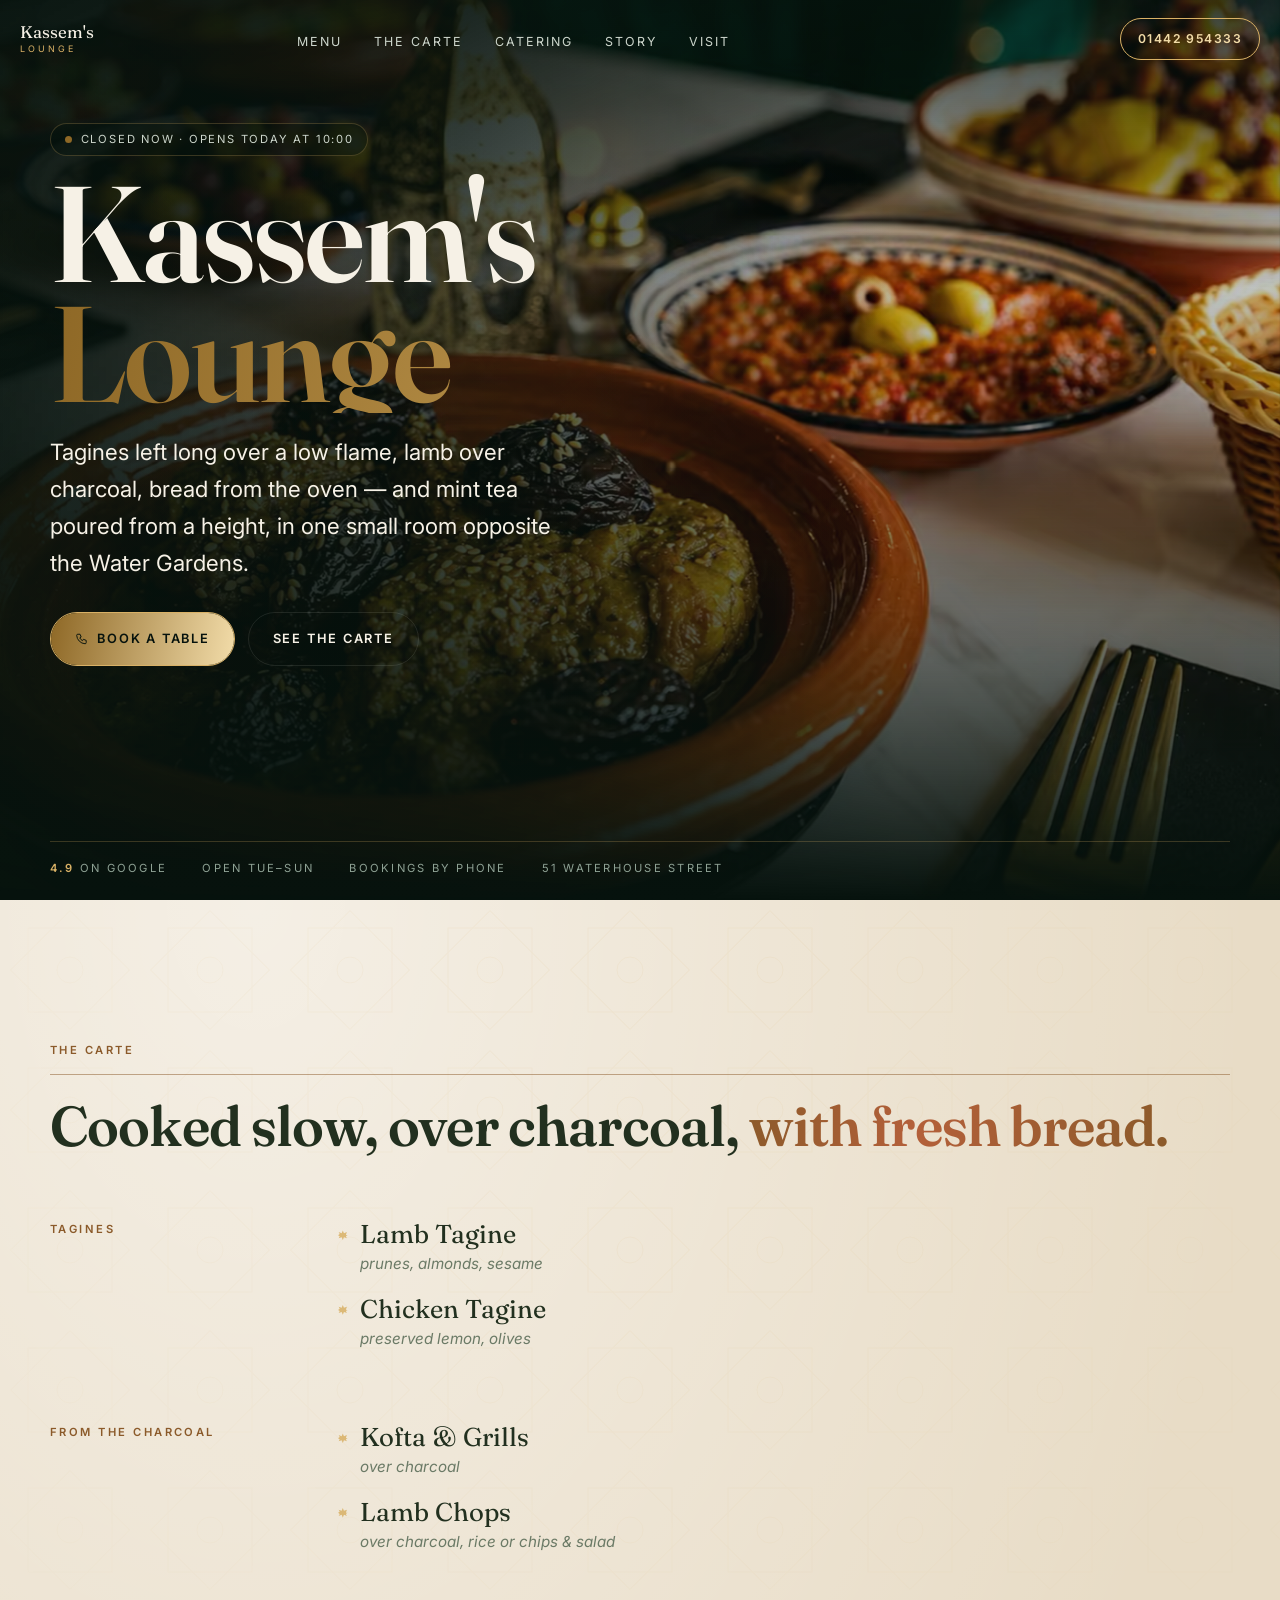
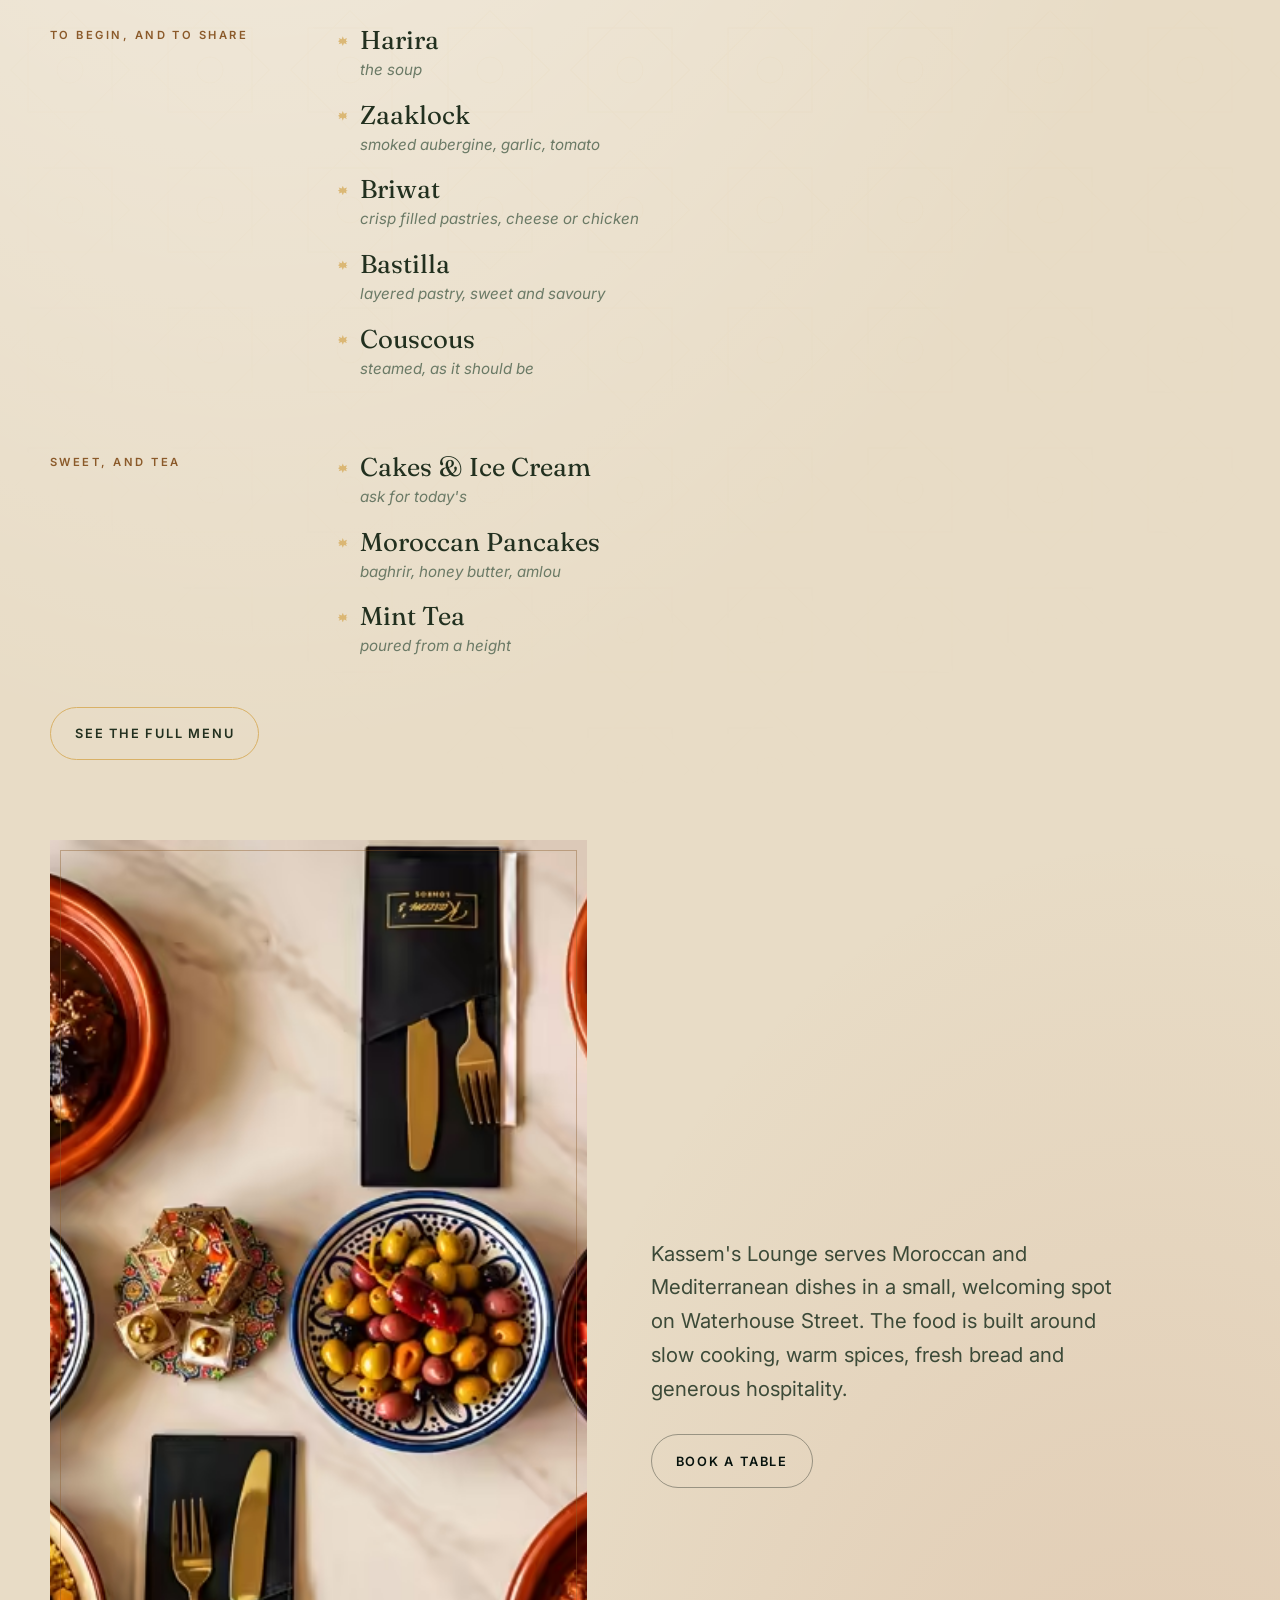
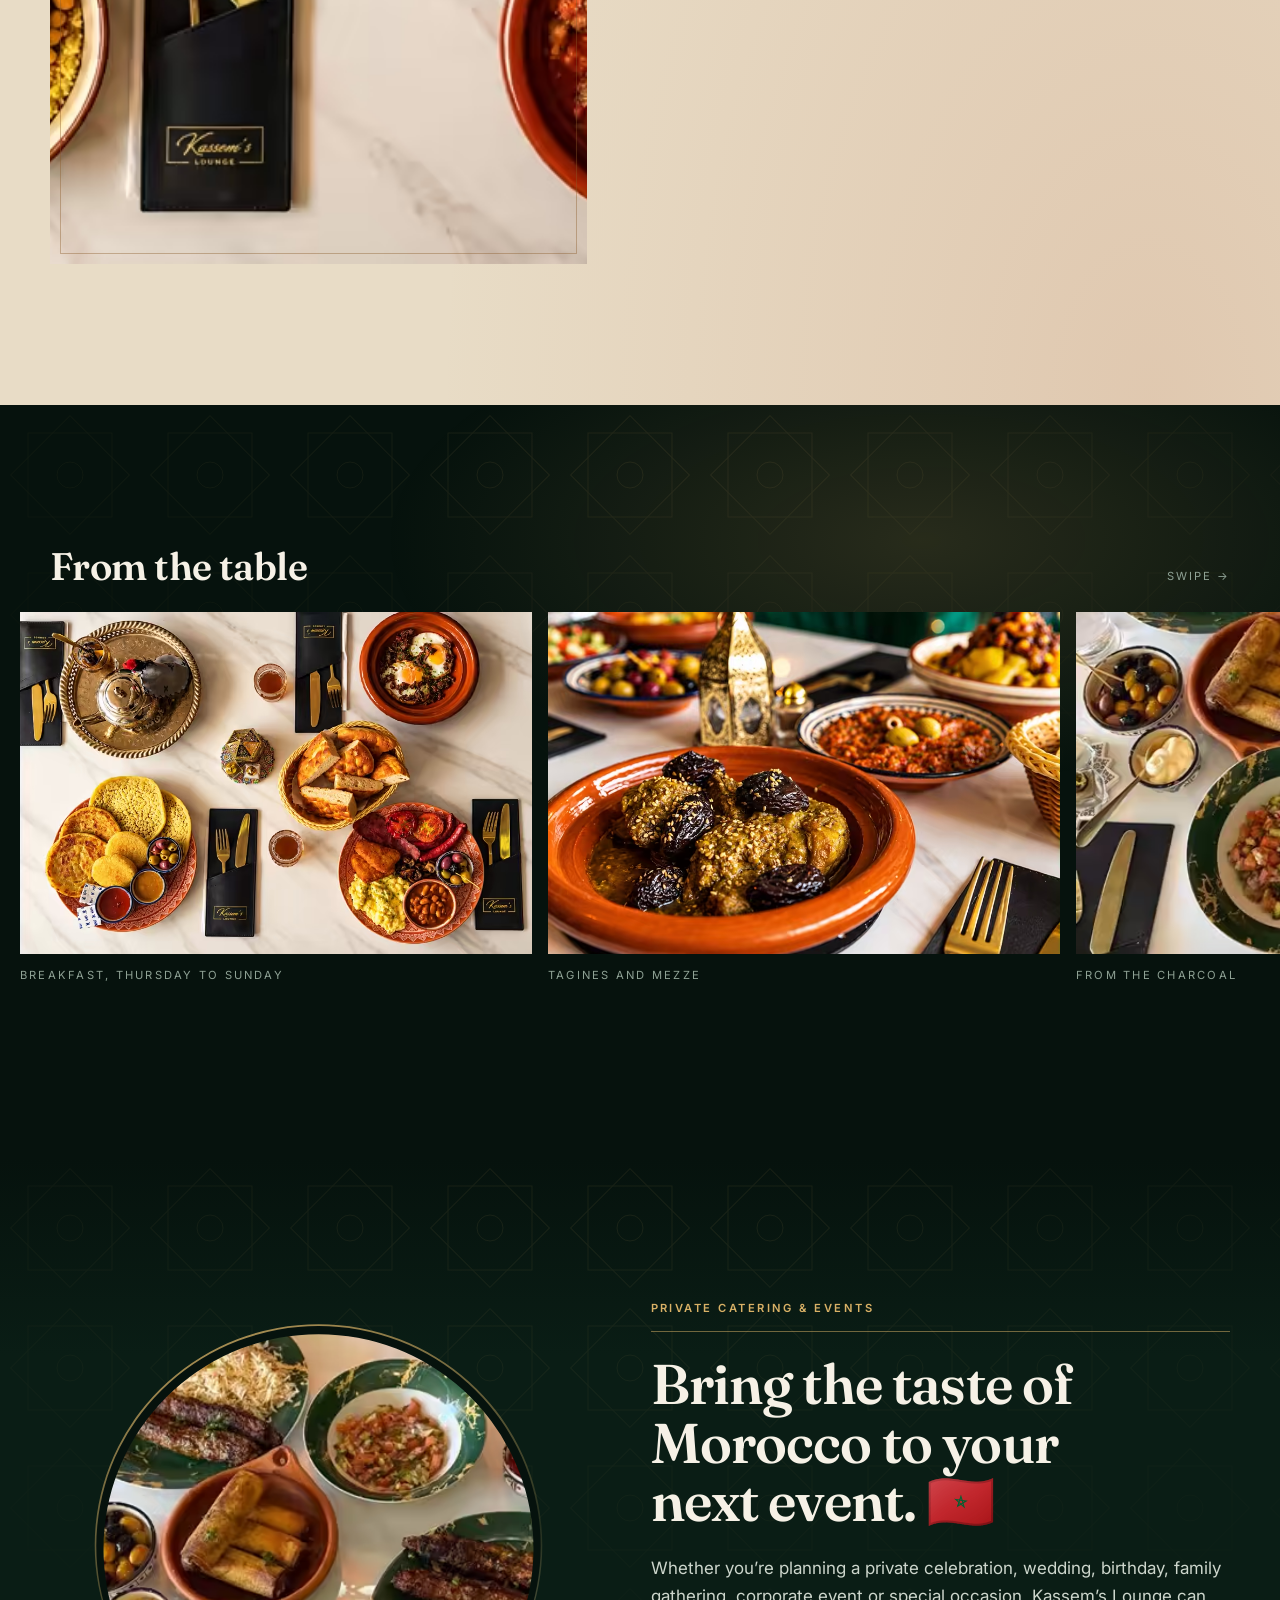
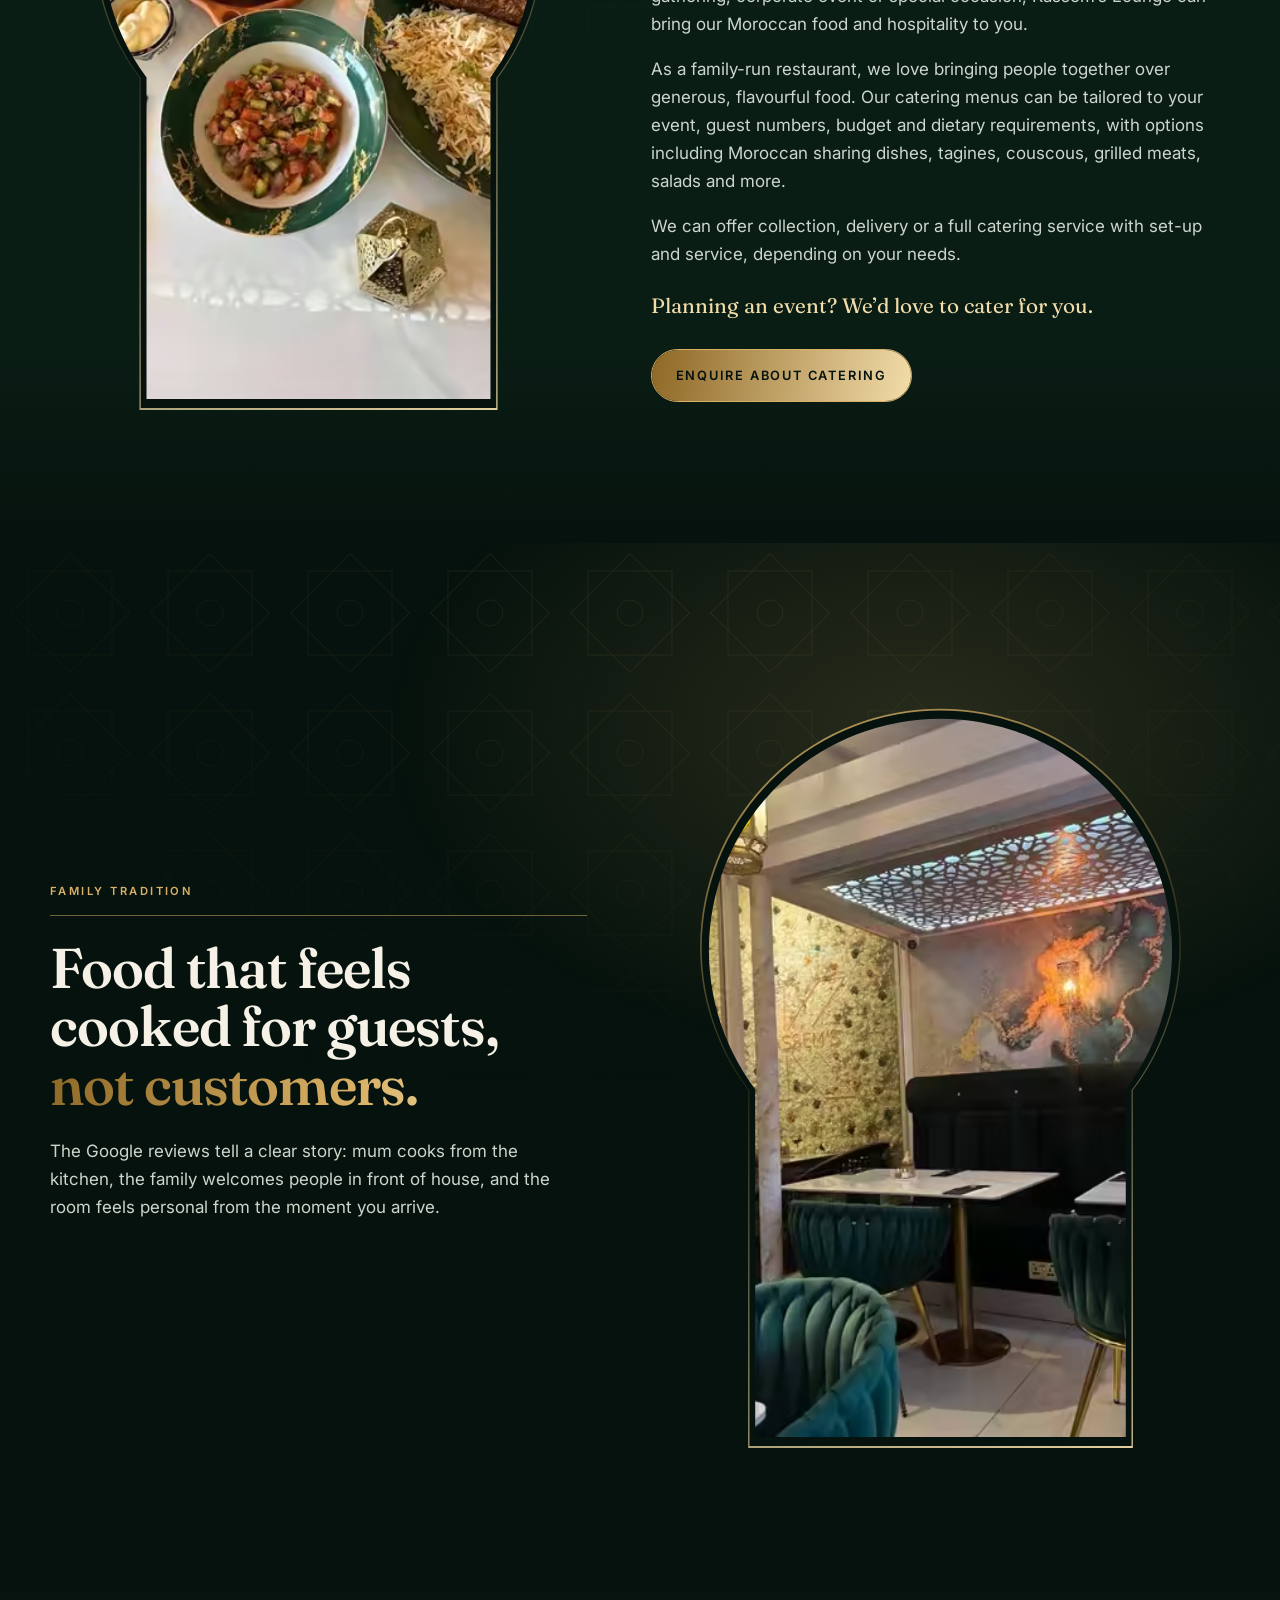
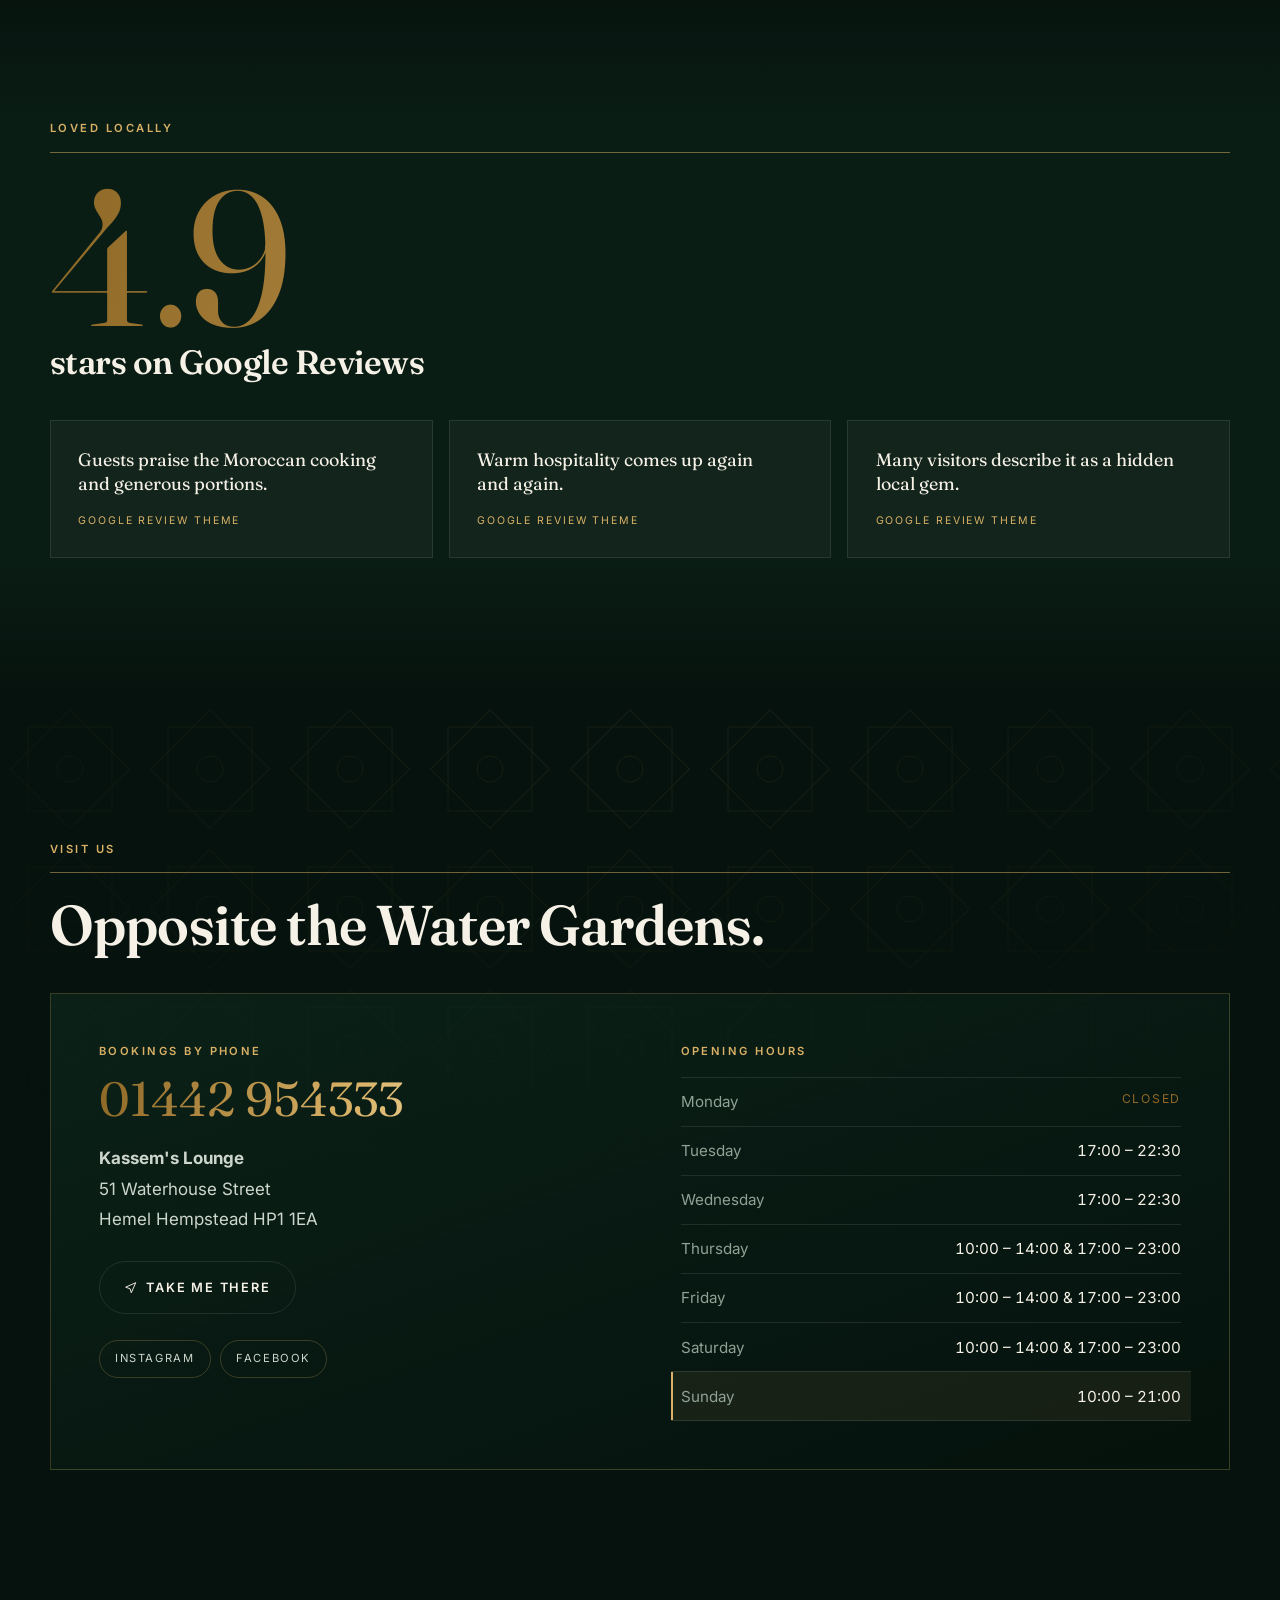
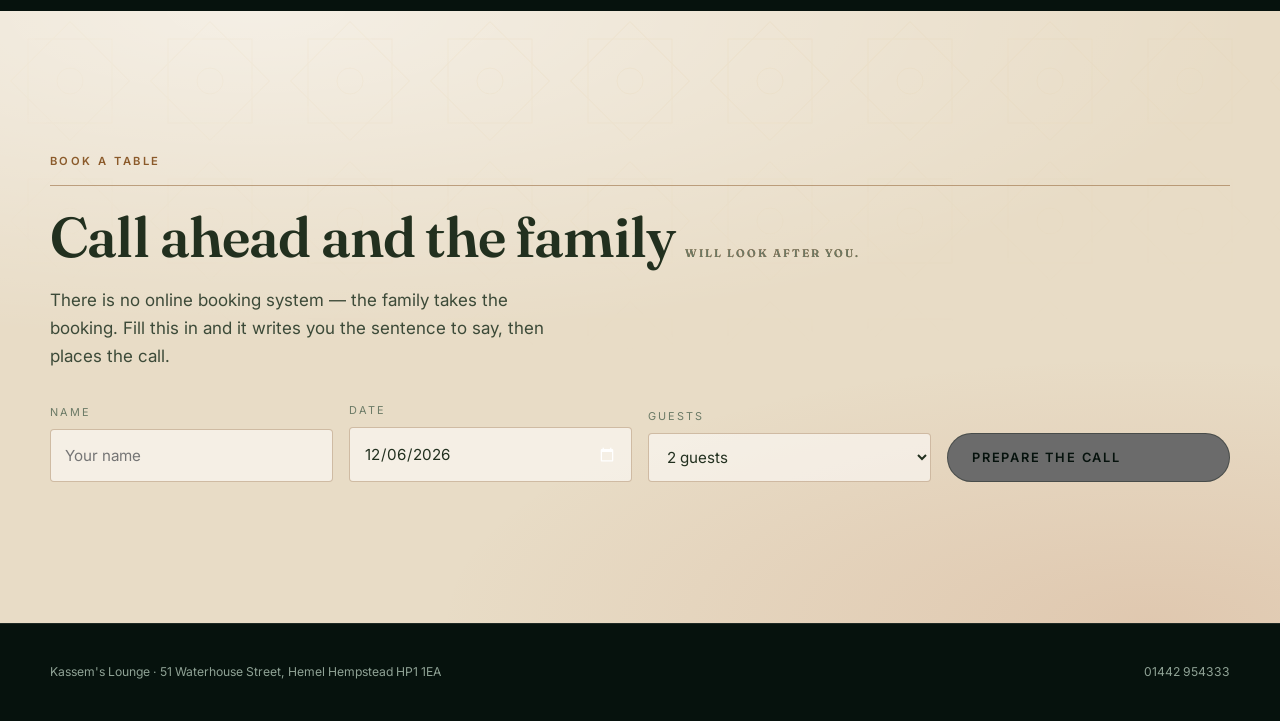
==== commit 68481938: "Put v6 at the site root and claim kassems.co.uk The domain now resolves to GitHub Pages but no repo " ====
--- a/index.html
+++ b/index.html
@@ -2,656 +2,705 @@
 <html lang="en">
 <head>
 <meta charset="utf-8">
-<meta name="viewport" content="width=device-width, initial-scale=1">
-<title>Kassem's Lounge</title>
-<meta name="description" content="Family-run Moroccan restaurant on Waterhouse Street, Hemel Hempstead. Tagines cooked slowly, lamb over charcoal, fresh bread, and Moroccan breakfast from ten Thursday to Sunday.">
+<meta name="viewport" content="width=device-width, initial-scale=1, viewport-fit=cover">
+<title>Kassem's Lounge | Moroccan cooking in Hemel Hempstead</title>
+<meta name="description" content="Family-run Moroccan cooking on Waterhouse Street, Hemel Hempstead. Tagines left long over a low flame, lamb over charcoal, bread from the oven and mint tea. Lunch Thursday to Sunday, dinner Tuesday to Sunday.">
+<meta name="theme-color" content="#06120d">
 <meta property="og:title" content="Kassem's Lounge">
 <meta property="og:description" content="Family-run Moroccan cooking in Hemel Hempstead. Lunch Thursday to Sunday, dinner Tuesday to Sunday. Bookings by phone.">
-<meta property="og:image" content="assets/hero.jpg">
+<meta property="og:image" content="https://kassems.co.uk/assets/hero.jpg">
 <meta property="og:type" content="restaurant">
-<link rel="canonical" href="https://modevgo.github.io/kassems-lounge/">
+<link rel="canonical" href="https://kassems.co.uk/">
+<link rel="preconnect" href="https://fonts.googleapis.com">
+<link rel="preconnect" href="https://fonts.gstatic.com" crossorigin>
+<link rel="preload" as="image" fetchpriority="high"
+      imagesrcset="assets/opt/hero-480.avif 480w, assets/opt/hero-960.avif 960w, assets/opt/hero-1440.avif 1440w"
+      imagesizes="100vw" type="image/avif">
+<link href="https://fonts.googleapis.com/css2?family=Fraunces:ital,opsz,wght@0,9..144,400;0,9..144,600;0,9..144,700;1,9..144,400&family=Inter:wght@400;500;600&display=swap" rel="stylesheet">
+<style>
+/* ===========================================================================
+   Kassem's Lounge — v6.
+
+   A Moroccan room, not a dark restaurant template. The grammar is borrowed
+   from the real thing: ZELLIGE (the eight-point khatim and its strapwork),
+   the MOORISH HORSESHOE ARCH as a frame rather than a rounded rectangle,
+   TADELAKT — warm polished plaster — to stop the page being black on black,
+   and brass lantern light that pools rather than floods.
+
+   MOTION is scroll-driven CSS, never a JavaScript observer, and it is built so
+   that it CANNOT hide anything. This project has already shipped a page that
+   sat at opacity 0 behind an observer that never fired. So: every animated
+   element is visible by default, the motion is opted into inside @supports,
+   and no keyframe animates opacity up from zero. A rise that never runs is a
+   2rem offset. A wipe that never runs is a two-thirds-visible photograph.
+   =========================================================================== */
+
+@property --sweep { syntax: "<percentage>"; inherits: false; initial-value: 0%; }
+@property --glow  { syntax: "<percentage>"; inherits: false; initial-value: 40%; }
+
+:root {
+  --ink:       #06120d;
+  --ink-2:     #0a1d15;
+  --forest:    #10322478;
+  --tadelakt:  #e8dcc6;   /* polished plaster: the warm wall, not a white card */
+  --tadelakt-2:#d8c8ab;
+  --clay:      #b4603a;
+  --cream:     #f6f1e6;
+  --cream-2:   #cdd6cc;
+  --cream-3:   #8fa295;
+  --gold:      #d9b166;
+  --gold-2:    #f2dca9;
+  --gold-deep: #8e6826;
+  --edge:      rgba(217,177,102,.24);
+  --edge-soft: rgba(246,241,230,.10);
+
+  /* The khatim — two squares at 45°, which is how a zellige star is actually set. */
+  --zellige: url("data:image/svg+xml,%3Csvg xmlns='http://www.w3.org/2000/svg' width='140' height='140' viewBox='0 0 140 140'%3E%3Cg fill='none' stroke='%23d9b166' stroke-width='1'%3E%3Crect x='28' y='28' width='84' height='84'/%3E%3Crect x='28' y='28' width='84' height='84' transform='rotate(45 70 70)'/%3E%3Ccircle cx='70' cy='70' r='13'/%3E%3C/g%3E%3C/svg%3E");
+  /* A horseshoe arch: the curve passes its own widest point before it drops. */
+  --arch: url("data:image/svg+xml,%3Csvg xmlns='http://www.w3.org/2000/svg' viewBox='0 0 100 130' preserveAspectRatio='none'%3E%3Cpath d='M18,130 L18,70 A40,40 0 1,1 82,70 L82,130 Z' fill='%23000'/%3E%3C/svg%3E");
+
+  --display: Fraunces, "Iowan Old Style", Georgia, serif;
+  --body: Inter, ui-sans-serif, system-ui, -apple-system, "Segoe UI", sans-serif;
+  --gut: max(20px, env(safe-area-inset-left, 0px));
+  --gut-r: max(20px, env(safe-area-inset-right, 0px));
+  --wrap: min(1180px, 100% - var(--gut) - var(--gut-r));
+  color-scheme: dark;
+}
+
+* { box-sizing: border-box; }
+html { scroll-behavior: smooth; -webkit-text-size-adjust: 100%; }
+body {
+  margin: 0; background: var(--ink); color: var(--cream);
+  font-family: var(--body); font-size: 1.0625rem; line-height: 1.65;
+  overflow-x: hidden;
+}
+img, video { display: block; max-width: 100%; }
+a { color: inherit; }
+:focus-visible { outline: 2px solid var(--gold-2); outline-offset: 3px; border-radius: 2px; }
+.wrap { width: var(--wrap); margin-inline: auto; }
+.skip { position: absolute; left: -999px; background: var(--gold); color: var(--ink); padding: .7rem 1rem; z-index: 99; }
+.skip:focus { left: 1rem; top: 1rem; }
+
+h1, h2, h3 { font-family: var(--display); font-weight: 600; line-height: 1.05; margin: 0; text-wrap: balance; letter-spacing: -.015em; }
+p { text-wrap: pretty; }
+.eyebrow { font-size: .7rem; letter-spacing: .22em; text-transform: uppercase; color: var(--gold); margin: 0; font-weight: 600; }
+.lead { font-size: clamp(1.05rem, .95rem + .5vw, 1.28rem); color: var(--cream-2); max-width: 38ch; }
+.muted { color: var(--cream-2); }
+.h-sec { font-size: clamp(2rem, 1.3rem + 3vw, 3.5rem); margin-top: 1.4rem; }
+
+.gilt {
+  background: linear-gradient(100deg, var(--gold-deep) 0%, var(--gold) 28%, var(--gold-2) 44%, var(--gold) 60%, var(--gold-deep) 100%);
+  background-size: 300% 100%; background-position: var(--sweep) 0;
+  -webkit-background-clip: text; background-clip: text; color: transparent;
+}
+
+/* ── zellige ground ───────────────────────────────────────────────────── */
+.zel { position: relative; isolation: isolate; }
+.zel::before {
+  content: ""; position: absolute; inset: 0; z-index: -1; pointer-events: none;
+  background-image: var(--zellige); background-size: 140px 140px;
+  opacity: .085;
+  -webkit-mask-image: radial-gradient(120% 80% at 50% 0%, #000 10%, transparent 72%);
+  mask-image: radial-gradient(120% 80% at 50% 0%, #000 10%, transparent 72%);
+}
+/* Lantern light pools where the eye lands, instead of lighting the whole wall. */
+.lamp::after {
+  content: ""; position: absolute; inset: 0; z-index: -1; pointer-events: none;
+  background: radial-gradient(60% 46% at 72% 18%, rgba(217,177,102,.16), transparent 70%);
+}
+
+/* ── nav ──────────────────────────────────────────────────────────────── */
+.nav {
+  position: fixed; inset-inline: 0; top: 0; z-index: 50; display: flex; align-items: center; gap: 1rem;
+  padding: 1.15rem var(--gut-r) 1.15rem var(--gut); padding-top: calc(1.15rem + env(safe-area-inset-top, 0px));
+  transition: background .35s ease, padding .35s ease, border-color .35s ease;
+  border-bottom: 1px solid transparent;
+}
+.nav.solid {
+  background: rgba(6,18,13,.74);
+  -webkit-backdrop-filter: blur(18px) saturate(140%); backdrop-filter: blur(18px) saturate(140%);
+  border-bottom-color: var(--edge); padding-block: .7rem;
+}
+.brand { font-family: var(--display); font-size: 1.05rem; text-decoration: none; line-height: 1; }
+.brand small { display: block; font-family: var(--body); font-size: .56rem; letter-spacing: .34em; color: var(--gold); text-transform: uppercase; margin-top: .25rem; }
+.nav ul { display: none; list-style: none; margin: 0 auto; padding: 0; gap: 2rem; }
+.nav a.link { text-decoration: none; font-size: .78rem; letter-spacing: .16em; text-transform: uppercase; color: var(--cream-2); position: relative; padding-block: .3rem; }
+.nav a.link::after { content: ""; position: absolute; inset-inline: 0; bottom: 0; height: 1px; background: var(--gold); transform: scaleX(0); transform-origin: left; transition: transform .4s cubic-bezier(.2,.7,.2,1); }
+.nav a.link:hover::after, .nav a.link:focus-visible::after { transform: scaleX(1); }
+.call { margin-left: auto; text-decoration: none; white-space: nowrap; font-size: .76rem; letter-spacing: .12em; text-transform: uppercase; font-weight: 600; padding: .62rem 1.05rem; border: 1px solid var(--gold); color: var(--gold-2); border-radius: 999px; transition: background .3s, color .3s; }
+.call:hover { background: var(--gold); color: var(--ink); }
+@media (min-width: 920px) { .nav ul { display: flex; } }
+
+/* ── buttons ──────────────────────────────────────────────────────────── */
+.cta { display: flex; flex-wrap: wrap; gap: .8rem; }
+.btn {
+  --b: var(--gold);
+  display: inline-flex; align-items: center; gap: .55rem; text-decoration: none;
+  font-size: .8rem; letter-spacing: .14em; text-transform: uppercase; font-weight: 600;
+  padding: .95rem 1.5rem; border-radius: 999px; border: 1px solid var(--b);
+  position: relative; overflow: hidden; isolation: isolate; cursor: pointer;
+  font-family: var(--body); transition: color .35s, border-color .35s;
+}
+.btn::before { content: ""; position: absolute; inset: 0; z-index: -1; background: linear-gradient(100deg, var(--gold-deep), var(--gold-2)); transform: translateY(101%); transition: transform .45s cubic-bezier(.2,.7,.2,1); }
+.btn.solid { color: var(--ink); }
+.btn.solid::before { transform: translateY(0); }
+.btn.solid:hover::before { transform: translateY(-101%); }
+.btn.solid:hover { color: var(--gold-2); }
+.btn.ghost { color: var(--cream); --b: var(--edge-soft); }
+.btn.ghost:hover { color: var(--ink); border-color: var(--gold); }
+.btn.ghost:hover::before { transform: translateY(0); }
+.btn svg { width: 1.05em; height: 1.05em; fill: none; stroke: currentColor; stroke-width: 1.7; }
+.btn.dark { --b: rgba(6,18,13,.35); color: var(--ink); }
+.btn.dark::before { background: linear-gradient(100deg, #1b3d2d, #0a1d15); transform: translateY(101%); }
+.btn.dark:hover { color: var(--gold-2); border-color: transparent; }
+.btn.dark:hover::before { transform: translateY(0); }
+
+/* ── hero ─────────────────────────────────────────────────────────────── */
+.hero { position: relative; min-height: 100svh; display: grid; align-items: end; overflow: clip; }
+.hero-media { position: absolute; inset: 0; z-index: 0; }
+.hero-media img { width: 100%; height: 100%; object-fit: cover; transform-origin: 58% 62%; }
+.hero-media::after {
+  content: ""; position: absolute; inset: 0;
+  background:
+    linear-gradient(180deg, rgba(6,18,13,.80) 0%, rgba(6,18,13,.26) 32%, rgba(6,18,13,.55) 68%, var(--ink) 100%),
+    linear-gradient(90deg, rgba(6,18,13,.90) 0%, rgba(6,18,13,.62) 36%, rgba(6,18,13,0) 70%);
+}
+.hero-inner { position: relative; z-index: 1; width: var(--wrap); margin-inline: auto; padding-block: 0 clamp(2.5rem, 7vh, 5rem); }
+.hero h1 { font-size: clamp(3.2rem, 1.6rem + 9.5vw, 8.5rem); line-height: .88; }
+.hero h1 span { display: block; }
+.hero .lead { margin: 1.3rem 0 1.9rem; font-size: clamp(1.05rem, .95rem + .6vw, 1.4rem); color: var(--cream); }
+.pill {
+  display: inline-flex; align-items: center; gap: .55rem; margin-bottom: 1.1rem;
+  font-size: .7rem; letter-spacing: .16em; text-transform: uppercase; color: var(--cream-2);
+  border: 1px solid var(--edge); border-radius: 999px; padding: .4rem .85rem;
+  background: rgba(6,18,13,.45);
+}
+.pill::before { content: ""; width: .45rem; height: .45rem; border-radius: 50%; background: var(--cream-3); }
+.pill[data-state="open"]::before { background: #74d49a; box-shadow: 0 0 10px #74d49a; }
+.pill[data-state="closed"]::before { background: var(--gold-deep); }
+.hero-foot {
+  position: relative; z-index: 1; width: var(--wrap); margin-inline: auto;
+  border-top: 1px solid var(--edge); padding-block: 1.1rem calc(1.4rem + env(safe-area-inset-bottom, 0px));
+  display: flex; flex-wrap: wrap; gap: .5rem 2.2rem;
+  font-size: .7rem; letter-spacing: .2em; text-transform: uppercase; color: var(--cream-3);
+}
+.hero-foot b { color: var(--gold); font-weight: 600; }
+
+/* ── bands ────────────────────────────────────────────────────────────── */
+.band { padding-block: clamp(5rem, 11vw, 9rem); position: relative; }
+.band.deep { background: linear-gradient(180deg, var(--ink), var(--ink-2) 20%, var(--ink-2) 80%, var(--ink)); }
+.band.plaster {
+  background: var(--tadelakt); color: #22301f;
+  background-image: radial-gradient(130% 90% at 20% 0%, rgba(255,255,255,.55), transparent 60%),
+                    radial-gradient(90% 70% at 90% 100%, rgba(180,96,58,.16), transparent 62%);
+}
+.band.plaster .eyebrow { color: #8b5a2a; }
+.band.plaster .muted, .band.plaster .lead { color: #3c4a38; }
+.band.plaster .gilt { background: linear-gradient(100deg, #8b5a2a, #b4603a 40%, #8b5a2a); -webkit-background-clip: text; background-clip: text; }
+.split { display: grid; gap: clamp(2.2rem, 5vw, 4.5rem); align-items: center; }
+.split > * { min-width: 0; }
+@media (min-width: 900px) { .split { grid-template-columns: minmax(0,1fr) minmax(0,1.08fr); } .split.flip > figure { order: -1; } }
+
+/* A photograph framed as an arch, with a gilt hairline standing off it. */
+.arch { position: relative; margin: 0; }
+.arch img { width: 100%; aspect-ratio: 100 / 130; object-fit: cover;
+  -webkit-mask: var(--arch) center/100% 100% no-repeat; mask: var(--arch) center/100% 100% no-repeat; }
+.arch::before {
+  content: ""; position: absolute; inset: -11px; pointer-events: none;
+  background: linear-gradient(160deg, var(--gold), rgba(217,177,102,.12) 45%, var(--gold-2));
+  -webkit-mask: var(--arch) center/100% 100% no-repeat; mask: var(--arch) center/100% 100% no-repeat;
+}
+.arch::after {
+  content: ""; position: absolute; inset: -9px; pointer-events: none; background: var(--ink);
+  -webkit-mask: var(--arch) center/100% 100% no-repeat; mask: var(--arch) center/100% 100% no-repeat;
+}
+.arch img { position: relative; z-index: 1; }
+.band.plaster .arch::after { background: var(--tadelakt); }
+
+/* A rectangular plate frame for the wide overheads, which an arch would crop. */
+.plate { position: relative; margin: 0; }
+.plate img { width: 100%; object-fit: cover; aspect-ratio: 3 / 2; }
+.plate::after { content: ""; position: absolute; inset: 10px; border: 1px solid var(--edge); pointer-events: none; }
+.band.plaster .plate::after { border-color: rgba(139,90,42,.4); }
+
+/* ── the carte ────────────────────────────────────────────────────────── */
+.carte { display: grid; gap: clamp(2.5rem, 6vw, 4.5rem); margin-top: clamp(2.5rem, 6vw, 4rem); }
+.course { display: grid; gap: 1.2rem 3rem; align-items: start; }
+@media (min-width: 820px) { .course { grid-template-columns: minmax(0, 15rem) minmax(0, 1fr); } }
+.course > * { min-width: 0; }
+.course-label { display: flex; align-items: center; gap: 1rem; }
+.course-label::after { content: ""; flex: 1; height: 1px; background: var(--edge); }
+@media (min-width: 820px) { .course-label::after { display: none; } }
+.dishes { list-style: none; margin: 0; padding: 0; display: grid; gap: 1.15rem; }
+.dishes li { display: grid; gap: .1rem; position: relative; padding-left: 1.35rem; }
+/* A khatim in miniature as the bullet — eight points, drawn, not a dot. */
+.dishes li::before {
+  content: ""; position: absolute; left: 0; top: .62em; width: .6rem; height: .6rem;
+  background: var(--gold); opacity: .85;
+  clip-path: polygon(50% 0, 62% 29%, 93% 18%, 82% 48%, 100% 50%, 82% 62%, 93% 82%, 62% 71%, 50% 100%, 38% 71%, 7% 82%, 18% 62%, 0 50%, 18% 38%, 7% 18%, 38% 29%);
+}
+.dish-name { font-family: var(--display); font-size: clamp(1.25rem, 1.05rem + .7vw, 1.7rem); line-height: 1.15; }
+.dish-how { color: var(--cream-3); font-style: italic; font-size: .95rem; }
+.band.plaster .dish-how { color: #6b7a66; }
+
+/* ── gallery rail ─────────────────────────────────────────────────────── */
+.rail {
+  display: grid; grid-auto-flow: column; grid-auto-columns: min(78vw, 32rem); gap: 1rem;
+  overflow-x: auto; overscroll-behavior-inline: contain; scroll-snap-type: x mandatory;
+  scroll-padding-inline: var(--gut); padding: 1rem var(--gut-r) 2rem var(--gut);
+  scrollbar-width: thin; scrollbar-color: var(--gold-deep) transparent;
+}
+.rail figure { margin: 0; scroll-snap-align: center; }
+.rail img { width: 100%; aspect-ratio: 3 / 2; object-fit: cover; }
+.rail figcaption { margin-top: .8rem; font-size: .7rem; letter-spacing: .2em; text-transform: uppercase; color: var(--cream-3); }
+.rail-head { display: flex; flex-wrap: wrap; align-items: baseline; justify-content: space-between; gap: .6rem 1.5rem; }
+.rail-hint { font-size: .7rem; letter-spacing: .18em; text-transform: uppercase; color: var(--cream-3); }
+
+/* ── reviews ──────────────────────────────────────────────────────────── */
+.score { font-family: var(--display); font-size: clamp(5rem, 3rem + 13vw, 12rem); line-height: .85; font-variant-numeric: tabular-nums; margin: 1.4rem 0 0; }
+.quotes { display: grid; gap: 1rem; margin-top: 2.5rem; grid-template-columns: repeat(auto-fit, minmax(min(100%, 16rem), 1fr)); }
+.quotes blockquote { margin: 0; padding: 1.7rem; border: 1px solid var(--edge-soft); background: rgba(246,241,230,.03); min-width: 0; }
+.quotes p { margin: 0; font-family: var(--display); font-size: 1.12rem; line-height: 1.35; }
+.quotes cite { display: block; margin-top: 1rem; font-style: normal; font-size: .66rem; letter-spacing: .18em; text-transform: uppercase; color: var(--gold); }
+
+/* ── visit ────────────────────────────────────────────────────────────── */
+.panel { border: 1px solid var(--edge); background: linear-gradient(160deg, var(--forest), rgba(6,18,13,.55)); padding: clamp(1.6rem, 4vw, 3rem); }
+.panel-grid { display: grid; gap: clamp(2rem, 5vw, 3.5rem); }
+.panel-grid > * { min-width: 0; }
+@media (min-width: 860px) { .panel-grid { grid-template-columns: minmax(0,1.05fr) minmax(0,1fr); } }
+.tel { font-family: var(--display); font-size: clamp(1.9rem, 1.2rem + 3vw, 3rem); text-decoration: none; display: inline-block; line-height: 1; margin-top: .9rem; }
+address { font-style: normal; margin: 1.2rem 0 0; color: var(--cream-2); line-height: 1.8; }
+.go { margin-top: 1.6rem; }
+
+/* The phone bar: what someone already on Waterhouse Street needs, always in reach. */
+.thumb { position: fixed; left: 0; right: 0; bottom: 0; z-index: 60; display: grid; grid-template-columns: minmax(0,1fr) minmax(0,1fr); gap: 1px; background: var(--edge); border-top: 1px solid var(--edge); padding-bottom: env(safe-area-inset-bottom, 0px); }
+.thumb a { display: flex; align-items: center; justify-content: center; gap: .5rem; padding: 1.05rem .8rem; background: var(--ink-2); color: var(--gold-2); text-decoration: none; font-family: var(--body); font-size: .74rem; font-weight: 600; letter-spacing: .14em; text-transform: uppercase; }
+.thumb a:first-child { background: var(--gold); color: var(--ink); padding-left: calc(.8rem + env(safe-area-inset-left, 0px)); }
+.thumb a:last-child { padding-right: calc(.8rem + env(safe-area-inset-right, 0px)); }
+.thumb svg { width: 1.05em; height: 1.05em; fill: none; stroke: currentColor; stroke-width: 1.8; stroke-linecap: round; stroke-linejoin: round; }
+@media (min-width: 700px) { .thumb { display: none; } }
+/* Clear the bar, or it sits on top of the last line of the footer. */
+@media (max-width: 699px) { footer.foot { padding-bottom: calc(5.2rem + env(safe-area-inset-bottom, 0px)); } }
+
+.links { display: flex; flex-wrap: wrap; gap: .6rem; margin-top: 1.6rem; }
+.links a { text-decoration: none; font-size: .7rem; letter-spacing: .14em; text-transform: uppercase; padding: .55rem .95rem; border: 1px solid var(--edge); border-radius: 999px; color: var(--cream-2); transition: border-color .3s, color .3s; }
+.links a:hover { border-color: var(--gold); color: var(--gold-2); }
+.hours { margin: 1rem 0 0; padding: 0; display: grid; font-variant-numeric: tabular-nums; font-size: .95rem; }
+.hours div { display: flex; flex-wrap: wrap; justify-content: space-between; gap: .1rem 1rem; padding-block: .72rem; border-top: 1px solid var(--edge-soft); }
+.hours div:last-child { border-bottom: 1px solid var(--edge-soft); }
+.hours dt { color: var(--cream-3); }
+.hours dd { margin: 0 0 0 auto; color: var(--cream); }
+.hours .shut dd { color: var(--gold-deep); text-transform: uppercase; font-size: .76rem; letter-spacing: .14em; }
+.hours .today { background: rgba(217,177,102,.08); box-shadow: inset 2px 0 0 var(--gold); padding-inline: .6rem; margin-inline: -.6rem; }
+
+/* ── booking ──────────────────────────────────────────────────────────── */
+.book form { display: grid; gap: 1rem; margin-top: 2rem; grid-template-columns: repeat(auto-fit, minmax(min(100%, 11rem), 1fr)); align-items: end; }
+.book label { display: grid; gap: .45rem; min-width: 0; }
+.book span { font-size: .68rem; letter-spacing: .18em; text-transform: uppercase; color: #6b7a66; }
+.book input, .book select { font: inherit; font-size: .95rem; color: #22301f; background: rgba(255,255,255,.55); border: 1px solid rgba(139,90,42,.35); padding: .8rem .9rem; border-radius: 4px; width: 100%; min-width: 0; }
+.book button { grid-column: 1 / -1; justify-self: start; }
+@media (min-width: 740px) { .book button { grid-column: auto; justify-self: stretch; height: 3.05rem; } }
+.say { margin: 1.3rem 0 0; font-family: var(--display); font-size: 1.2rem; color: #8b5a2a; }
+
+footer.foot { border-top: 1px solid var(--edge-soft); padding-block: 2.4rem calc(2.4rem + env(safe-area-inset-bottom, 0px)); }
+footer.foot .wrap { display: flex; flex-wrap: wrap; justify-content: space-between; gap: .6rem 2rem; font-size: .76rem; color: var(--cream-3); }
+footer.foot a { text-decoration: none; }
+
+/* ===========================================================================
+   MOTION — opted into, and incapable of hiding anything.
+   =========================================================================== */
+@supports (animation-timeline: view()) {
+  @media (prefers-reduced-motion: no-preference) {
+    .hero-media img { animation: kenburns linear both; animation-timeline: scroll(root); animation-range: 0 100svh; }
+    @keyframes kenburns { from { scale: 1.06; translate: 0 0; } to { scale: 1.16; translate: 0 5%; } }
+
+    .hero-inner, .hero-foot { animation: heroLift linear both; animation-timeline: scroll(root); animation-range: 0 90svh; }
+    @keyframes heroLift { to { opacity: .06; translate: 0 -2.5rem; } }
+
+    /* translate only — never opacity from zero */
+    .rise { animation: rise linear both; animation-timeline: view(); animation-range: entry 8% cover 26%; }
+    @keyframes rise { from { translate: 0 2rem; } }
+
+    /* a partial wipe: at 0% the photograph is two thirds visible, not absent */
+    .arch img, .plate img { animation: unmask linear both; animation-timeline: view(); animation-range: entry 4% cover 32%; }
+    @keyframes unmask { from { clip-path: inset(0 0 34% 0); scale: 1.07; } to { clip-path: inset(0 0 0 0); scale: 1; } }
+
+    .gilt { animation: sweep linear both; animation-timeline: view(); animation-range: entry 10% exit 90%; }
+    @keyframes sweep { from { --sweep: 0%; } to { --sweep: 100%; } }
+
+    .drawn::after { content: ""; display: block; height: 1px; background: currentColor; opacity: .5; margin-top: .9rem; transform-origin: left; animation: draw linear both; animation-timeline: view(); animation-range: entry 10% cover 24%; }
+    @keyframes draw { from { scale: 0 1; } to { scale: 1 1; } }
+
+    .course { animation: rise linear both; animation-timeline: view(); animation-range: entry 2% cover 22%; }
+    .rail figure { animation: settle linear both; animation-timeline: view(inline); animation-range: entry 0% exit 100%; }
+    @keyframes settle { 0% { scale: .94; opacity: .72; } 50% { scale: 1; opacity: 1; } 100% { scale: .94; opacity: .72; } }
+
+    .score { animation: rise linear both; animation-timeline: view(); animation-range: entry 10% cover 30%; }
+
+    /* The zellige ground drifts a little as the band passes, so the pattern
+       reads as a wall behind the page rather than a texture stuck to it. */
+    .zel::before { animation: drift linear both; animation-timeline: view(); animation-range: cover 0% cover 100%; }
+    @keyframes drift { from { background-position: 0 -60px; } to { background-position: 0 60px; } }
+  }
+}
+@media (prefers-reduced-motion: reduce) {
+  html { scroll-behavior: auto; }
+  .drawn::after { content: ""; display: block; height: 1px; background: currentColor; opacity: .5; margin-top: .9rem; }
+  .gilt { background-position: 42% 0; }
+}
+@supports not (animation-timeline: view()) {
+  .drawn::after { content: ""; display: block; height: 1px; background: currentColor; opacity: .5; margin-top: .9rem; }
+  .gilt { background-position: 42% 0; }
+  .hero-media img { scale: 1.06; }
+}
+</style>
 </head>
 <body>
-<link rel="preconnect" href="https://fonts.googleapis.com">
-<link rel="preconnect" href="https://fonts.gstatic.com" crossorigin>
-<link rel="stylesheet" href="https://fonts.googleapis.com/css2?family=Italiana&family=Newsreader:ital,opsz,wght@0,6..72,300;0,6..72,400;0,6..72,500;1,6..72,300;1,6..72,400&family=DM+Mono:wght@400;500&display=swap">
-<style>
-/* ——— Zellige at night. One committed world: glazed tile, gold, charcoal dark. ——— */
-:root{
-  color-scheme:dark;
-  --ink:#0a171d; --glaze:#0f2229; --raised:#163239; --edge:rgba(213,174,90,.22);
-  --cream:#f1e6cf; --cream-2:#c8bca4; --cream-3:#8f8977;
-  --gold:#d5ae5a; --gold-2:#f0d287; --gold-3:#8f6f2c;
-  --clay:#b7562f; --cobalt:#2f5fa8; --teal:#1f6b5e;
-  --display:'Italiana','Didot','Bodoni MT',Georgia,serif;
-  --body:'Newsreader',Georgia,'Times New Roman',serif;
-  --mono:'DM Mono',ui-monospace,'SF Mono',Menlo,monospace;
-  --w:min(1240px,92vw);
-  --hero-tile:url("data:image/svg+xml,%3Csvg xmlns='http://www.w3.org/2000/svg' width='100' height='100' viewBox='0 0 100 100' fill='none' stroke='%23d5ae5a' stroke-width='1' stroke-opacity='.55'%3E%3Cpolygon points='100,50 85.36,64.64 85.36,85.36 64.64,85.36 50,100 35.36,85.36 14.64,85.36 14.64,64.64 0,50 14.64,35.36 14.64,14.64 35.36,14.64 50,0 64.64,14.64 85.36,14.64 85.36,35.36'/%3E%3Ccircle cx='50' cy='50' r='50' stroke-opacity='.12'/%3E%3Ccircle cx='50' cy='50' r='38.27' stroke-opacity='.12'/%3E%3C/svg%3E");
-  --wall-tile:url("data:image/svg+xml,%3Csvg xmlns='http://www.w3.org/2000/svg' width='100' height='100' viewBox='0 0 100 100' stroke='%230b1216' stroke-width='1' stroke-linejoin='round'%3E%3Crect width='100' height='100' fill='%230b1216' stroke='none'/%3E%3Cpolygon points='50,50 85.36,35.36 100,50 85.36,64.64' fill='%231f5f55'/%3E%3Cpolygon points='50,50 85.36,64.64 85.36,85.36 64.64,85.36' fill='%23244a8c'/%3E%3Cpolygon points='50,50 64.64,85.36 50,100 35.36,85.36' fill='%231f5f55'/%3E%3Cpolygon points='50,50 35.36,85.36 14.64,85.36 14.64,64.64' fill='%23244a8c'/%3E%3Cpolygon points='50,50 14.64,64.64 0,50 14.64,35.36' fill='%231f5f55'/%3E%3Cpolygon points='50,50 14.64,35.36 14.64,14.64 35.36,14.64' fill='%23244a8c'/%3E%3Cpolygon points='50,50 35.36,14.64 50,0 64.64,14.64' fill='%231f5f55'/%3E%3Cpolygon points='50,50 64.64,14.64 85.36,14.64 85.36,35.36' fill='%23244a8c'/%3E%3Cpolygon points='63.86,55.74 55.74,63.86 44.26,63.86 36.14,55.74 36.14,44.26 44.26,36.14 55.74,36.14 63.86,44.26' fill='%23e9dcc0'/%3E%3Cpolygon points='0,-50 14.64,-35.36 14.64,-14.64 35.36,-14.64 50,0 35.36,14.64 14.64,14.64 14.64,35.36 0,50 -14.64,35.36 -14.64,14.64 -35.36,14.64 -50,0 -35.36,-14.64 -14.64,-14.64 -14.64,-35.36' fill='%23c08a2e'/%3E%3Cpolygon points='-14.64,-14.64 14.64,-14.64 14.64,14.64 -14.64,14.64' fill='%238c3b22'/%3E%3Cpolygon points='100,-50 114.64,-35.36 114.64,-14.64 135.36,-14.64 150,0 135.36,14.64 114.64,14.64 114.64,35.36 100,50 85.36,35.36 85.36,14.64 64.64,14.64 50,0 64.64,-14.64 85.36,-14.64 85.36,-35.36' fill='%23c08a2e'/%3E%3Cpolygon points='85.36,-14.64 114.64,-14.64 114.64,14.64 85.36,14.64' fill='%238c3b22'/%3E%3Cpolygon points='0,50 14.64,64.64 14.64,85.36 35.36,85.36 50,100 35.36,114.64 14.64,114.64 14.64,135.36 0,150 -14.64,135.36 -14.64,114.64 -35.36,114.64 -50,100 -35.36,85.36 -14.64,85.36 -14.64,64.64' fill='%23c08a2e'/%3E%3Cpolygon points='-14.64,85.36 14.64,85.36 14.64,114.64 -14.64,114.64' fill='%238c3b22'/%3E%3Cpolygon points='100,50 114.64,64.64 114.64,85.36 135.36,85.36 150,100 135.36,114.64 114.64,114.64 114.64,135.36 100,150 85.36,135.36 85.36,114.64 64.64,114.64 50,100 64.64,85.36 85.36,85.36 85.36,64.64' fill='%23c08a2e'/%3E%3Cpolygon points='85.36,85.36 114.64,85.36 114.64,114.64 85.36,114.64' fill='%238c3b22'/%3E%3C/svg%3E");
-  --star:polygon(100% 50%,85.36% 64.64%,85.36% 85.36%,64.64% 85.36%,50% 100%,35.36% 85.36%,14.64% 85.36%,14.64% 64.64%,0% 50%,14.64% 35.36%,14.64% 14.64%,35.36% 14.64%,50% 0%,64.64% 14.64%,85.36% 14.64%,85.36% 35.36%);
-  --arch-h:url("data:image/svg+xml,%3Csvg xmlns='http://www.w3.org/2000/svg' viewBox='0 0 100 130' preserveAspectRatio='none'%3E%3Cpath d='M8 130V68.8A46 46 0 1 1 92 68.8V130Z'/%3E%3C/svg%3E");
-  --arch-p:url("data:image/svg+xml,%3Csvg xmlns='http://www.w3.org/2000/svg' viewBox='0 0 100 130' preserveAspectRatio='none'%3E%3Cpath d='M8 130V52C8 22 30 8 50 2C70 8 92 22 92 52V130Z'/%3E%3C/svg%3E");
-}
-*,*::before,*::after{box-sizing:border-box}
-html{scroll-behavior:smooth;-webkit-text-size-adjust:100%}
-body{margin:0;background:var(--ink);color:var(--cream);font-family:var(--body);font-size:1.125rem;line-height:1.6;font-weight:400;overflow-x:hidden}
-img{max-width:100%;display:block}
-a{color:inherit}
-h1,h2,h3{font-family:var(--display);font-weight:400;line-height:1;margin:0;text-wrap:balance}
-p{margin:0}
-:focus-visible{outline:2px solid var(--gold-2);outline-offset:3px}
-.skip{position:absolute;left:-999px;top:0;background:var(--gold);color:var(--ink);padding:.6rem 1rem;font-family:var(--mono);z-index:99}
-.skip:focus{left:1rem;top:1rem}
-
-/* type roles */
-.eyebrow{font-family:var(--mono);font-size:.72rem;letter-spacing:.22em;text-transform:uppercase;color:var(--gold);font-weight:500}
-.leaf{background:linear-gradient(100deg,#b98f3d 0%,#f4dc95 28%,#d5ae5a 44%,#8f6f2c 58%,#f0d287 78%,#c9a24a 100%);background-size:250% 100%;background-position:0 0;-webkit-background-clip:text;background-clip:text;color:transparent}
-@supports not ((-webkit-background-clip:text) or (background-clip:text)){.leaf{background:none;color:var(--gold)}}
-.lede{font-size:clamp(1.2rem,1.05rem + .7vw,1.55rem);font-weight:300;line-height:1.45;color:var(--cream)}
-.lede em,.copy em{font-style:italic;color:var(--gold-2)}
-.copy{max-width:36rem;color:var(--cream-2)}
-.copy p+p{margin-top:1.1em}
-.rule{height:1px;background:linear-gradient(90deg,var(--gold),rgba(213,174,90,0));transform-origin:left;width:min(220px,40%)}
-
-/* buttons */
-.btn{display:inline-flex;align-items:center;gap:.6rem;font-family:var(--mono);font-size:.82rem;letter-spacing:.12em;text-transform:uppercase;text-decoration:none;padding:.95rem 1.5rem;border:1px solid var(--gold);border-radius:999px;color:var(--gold-2);transition:background-color .25s,color .25s,transform .25s}
-.btn:hover{background:var(--gold);color:var(--ink);transform:translateY(-1px)}
-.btn.solid{background:var(--gold);color:var(--ink)}
-.btn.solid:hover{background:var(--gold-2)}
-.btn svg{width:1em;height:1em;fill:none;stroke:currentColor;stroke-width:1.8;stroke-linecap:round;stroke-linejoin:round}
-
-/* nav */
-.nav{position:sticky;top:0;z-index:40;display:flex;align-items:center;justify-content:space-between;gap:1rem;padding:.85rem 4vw;background:rgba(10,23,29,.92);border-bottom:1px solid var(--edge)}
-.nav .mark{font-family:var(--display);font-size:1.45rem;text-decoration:none;letter-spacing:.02em;color:var(--cream)}
-.nav ul{display:none;list-style:none;margin:0;padding:0;gap:2rem}
-.nav ul a{font-family:var(--mono);font-size:.72rem;letter-spacing:.18em;text-transform:uppercase;text-decoration:none;color:var(--cream-2);padding:.4rem 0;border-bottom:1px solid transparent;transition:color .2s,border-color .2s}
-.nav ul a:hover{color:var(--gold-2);border-color:var(--gold)}
-.nav .call{display:none}
-@media (min-width:700px){
-  .nav ul{display:flex}
-  .nav .call{display:inline-flex;padding:.6rem 1.1rem;font-size:.72rem}
-  @supports (backdrop-filter:blur(8px)) or (-webkit-backdrop-filter:blur(8px)){.nav{background:rgba(10,23,29,.72);-webkit-backdrop-filter:blur(12px);backdrop-filter:blur(12px)}}
-}
-
-/* hero */
-.hero{position:relative;overflow:hidden;background:var(--ink) var(--hero-tile) center/120px 120px;isolation:isolate}
-.hero canvas{position:absolute;inset:0;width:100%;height:100%;display:block;z-index:0}
-.js .hero{background-image:none}
-.hero::before{content:"";position:absolute;inset:0;z-index:1;background:
-  linear-gradient(90deg,rgba(10,23,29,.97) 0%,rgba(10,23,29,.88) 34%,rgba(10,23,29,.38) 66%,rgba(10,23,29,.55) 100%),
-  linear-gradient(180deg,rgba(10,23,29,.2) 0%,rgba(10,23,29,0) 30%,rgba(10,23,29,0) 70%,var(--ink) 100%);pointer-events:none}
-.hero-grid{position:relative;z-index:2;width:var(--w);margin:0 auto;display:grid;gap:2.5rem;padding:3.5rem 0 4rem;min-height:min(86svh,880px);align-content:center}
-.hero-copy{display:grid;gap:1.4rem;align-content:center}
-.wordmark{font-size:clamp(4.2rem,15vw,11.5rem);letter-spacing:-.01em;line-height:.9}
-.wordmark small{display:block;font-family:var(--display);font-size:.28em;letter-spacing:.42em;text-transform:uppercase;padding-left:.12em;margin-top:.3em;color:var(--gold)}
-.hero .lede{max-width:30rem}
-.cta{display:flex;flex-wrap:wrap;gap:.8rem;margin-top:.4rem}
-.meta{font-family:var(--mono);font-size:.74rem;letter-spacing:.1em;color:var(--cream-3);display:flex;flex-wrap:wrap;gap:.4rem 1.2rem}
-.meta b{color:var(--gold-2);font-weight:500}
-.meta .star{color:var(--gold)}
-.hero-arch{margin:0;position:relative;aspect-ratio:100/130;width:min(78vw,420px);justify-self:center;-webkit-mask:var(--arch-h) center/100% 100% no-repeat;mask:var(--arch-h) center/100% 100% no-repeat;overflow:hidden;background:var(--raised)}
-.hero-arch::after{content:"";position:absolute;inset:0;background:linear-gradient(180deg,rgba(10,23,29,0) 55%,rgba(10,23,29,.55) 100%),linear-gradient(120deg,rgba(213,174,90,.12),rgba(31,107,94,.12));pointer-events:none}
-.plx img{position:absolute;left:0;top:-10%;width:100%;height:120%;object-fit:cover;filter:saturate(1.08) contrast(1.05) brightness(.96);will-change:transform}
-.hero-frame{position:relative;justify-self:center}
-.hero-frame::before{content:"";position:absolute;inset:-14px;-webkit-mask:var(--arch-h) center/100% 100% no-repeat;mask:var(--arch-h) center/100% 100% no-repeat;background:linear-gradient(160deg,rgba(213,174,90,.55),rgba(213,174,90,.05) 45%,rgba(240,210,135,.5));pointer-events:none;z-index:0}
-.hero-frame::after{content:"";position:absolute;inset:-12px;-webkit-mask:var(--arch-h) center/100% 100% no-repeat;mask:var(--arch-h) center/100% 100% no-repeat;background:var(--ink);pointer-events:none;z-index:0}
-.hero-frame .hero-arch{position:relative;z-index:1}
-@media (min-width:700px){
-  .hero-grid{grid-template-columns:7fr 5fr;gap:4rem;padding:4rem 0 5rem}
-  .hero-arch{width:min(38vw,460px)}
-}
-
-/* page-load orchestration: every start state is visible; reduced-motion removes it entirely */
-@keyframes rise{from{transform:translate3d(0,22px,0);opacity:.3}to{transform:none;opacity:1}}
-@keyframes leaf{from{background-position:130% 0}to{background-position:0 0}}
-@keyframes settle{from{transform:scale(.94);opacity:.4}to{transform:none;opacity:1}}
-.hero-copy>*{animation:rise 1s cubic-bezier(.2,.7,.2,1) both}
-.hero-copy>:nth-child(1){animation-delay:.15s}.hero-copy>:nth-child(2){animation-delay:.3s}.hero-copy>:nth-child(3){animation-delay:.5s}.hero-copy>:nth-child(4){animation-delay:.65s}.hero-copy>:nth-child(5){animation-delay:.8s}
-.wordmark .leaf{animation:leaf 3s .7s cubic-bezier(.3,.6,.2,1) both}
-.hero-frame{animation:settle 1.6s .4s cubic-bezier(.2,.7,.2,1) both}
-
-/* sections */
-section{position:relative}
-.wrap{width:var(--w);margin:0 auto}
-/* A grid child defaults to min-width:auto, so its longest unbreakable run sets
-   the column. On a phone that pushed headings and the hours table past the
-   viewport, and body{overflow-x:hidden} CLIPPED them rather than scrolling. */
-.hero-grid>*,.room-grid>*,.breakfast-grid>*,.panel-grid>*,.carte>*,.course>*,.shelf>*,.stack,.stack>*{min-width:0}
-.hoursline,.note,.meta{overflow-wrap:anywhere}
-@media (max-width:560px){.hours div{flex-wrap:wrap;gap:.1rem .8rem}.hours dd{margin-left:auto}}
-.section{padding:clamp(4.5rem,9vw,8rem) 0}
-.h2{font-size:clamp(2.4rem,1.6rem + 4vw,4.6rem);letter-spacing:-.005em;line-height:1;margin:.7rem 0 1.4rem}
-.head{display:grid;gap:.4rem}
-
-/* the room */
-.room-grid{display:grid;gap:3rem;align-items:center}
-.room-arch{margin:0;position:relative;aspect-ratio:100/130;width:min(80vw,440px);justify-self:center;-webkit-mask:var(--arch-p) center/100% 100% no-repeat;mask:var(--arch-p) center/100% 100% no-repeat;overflow:hidden;background:var(--raised)}
-.room-arch::after{content:"";position:absolute;inset:0;background:linear-gradient(180deg,rgba(10,23,29,0) 60%,rgba(10,23,29,.5) 100%),linear-gradient(200deg,rgba(47,95,168,.18),rgba(213,174,90,.1));pointer-events:none}
-.room-frame{position:relative;justify-self:center}
-.room-frame::before{content:"";position:absolute;inset:-12px;-webkit-mask:var(--arch-p) center/100% 100% no-repeat;mask:var(--arch-p) center/100% 100% no-repeat;background:linear-gradient(20deg,rgba(213,174,90,.5),rgba(213,174,90,.06) 50%,rgba(240,210,135,.45))}
-.room-frame::after{content:"";position:absolute;inset:-10px;-webkit-mask:var(--arch-p) center/100% 100% no-repeat;mask:var(--arch-p) center/100% 100% no-repeat;background:var(--ink)}
-.room-frame .room-arch{position:relative;z-index:1}
-.gem{margin:2.2rem 0 0;padding:1.4rem 0 0;border-top:1px solid var(--edge);display:grid;grid-template-columns:auto minmax(0,1fr);gap:1.2rem;align-items:baseline}
-.gem .big{font-family:var(--display);font-size:3.2rem;line-height:1;color:var(--gold-2)}
-.gem p{font-family:var(--mono);font-size:.74rem;letter-spacing:.1em;color:var(--cream-3);line-height:1.6}
-@media (min-width:860px){.room-grid{grid-template-columns:minmax(0,1fr) minmax(0,1.05fr);gap:5rem}.room-frame{order:-1}}
-
-/* the zellige wall */
-.wall{position:relative;height:clamp(300px,52vw,620px);overflow:hidden;background:var(--ink) var(--wall-tile) center/96px 96px;isolation:isolate}
-.wall canvas{position:absolute;inset:0;width:100%;height:100%;display:block}
-.js .wall{background-image:none}
-.wall::before,.wall::after{content:"";position:absolute;left:0;right:0;height:22%;z-index:2;pointer-events:none}
-.wall::before{top:0;background:linear-gradient(180deg,var(--ink),rgba(10,23,29,0))}
-.wall::after{bottom:0;background:linear-gradient(0deg,var(--ink),rgba(10,23,29,0))}
-.wall-cap{position:absolute;left:0;right:0;bottom:1.4rem;z-index:3;text-align:center;font-family:var(--mono);font-size:.72rem;letter-spacing:.2em;text-transform:uppercase;color:var(--cream-2);padding:0 4vw}
-.wall-cap b{color:var(--gold-2);font-weight:500}
-
-/* the kitchen */
-.kitchen{background:linear-gradient(180deg,var(--ink),var(--glaze) 30%,var(--glaze) 70%,var(--ink))}
-.carte{display:grid;gap:4.5rem;margin-top:3rem}
-.course{display:grid;gap:2rem;align-items:start}
-.course .label{display:flex;align-items:center;gap:1rem}
-.course .label::after{content:"";flex:1;height:1px;background:var(--edge)}
-.dishes{list-style:none;margin:1.2rem 0 0;padding:0;display:grid;gap:1.1rem}
-.dishes li{display:grid;gap:.15rem;position:relative;padding-left:1.2rem}
-.dishes li::before{content:"";position:absolute;left:0;top:.95rem;width:7px;height:7px;background:var(--gold);clip-path:var(--star);transform:scale(1);transition:transform .3s}
-.dishes li:hover::before{transform:scale(1.9) rotate(22.5deg)}
-.dish{font-family:var(--display);font-size:clamp(1.7rem,1.3rem + 1.2vw,2.3rem);letter-spacing:.01em;color:var(--cream);line-height:1.1}
-.how{font-style:italic;font-weight:300;color:var(--cream-2);font-size:1.05rem}
-.shelf{display:grid;grid-template-columns:repeat(2,minmax(0,1fr));gap:1.2rem;align-items:center}
-.tile{margin:0;position:relative;overflow:hidden;background:var(--raised);aspect-ratio:1}
-.tile img,.tile video{width:100%;height:100%;object-fit:cover;filter:saturate(1.08) contrast(1.06) brightness(.94);transition:transform .8s cubic-bezier(.2,.7,.2,1)}
-.tile:hover img,.tile:hover video{transform:scale(1.05)}
-@media (prefers-reduced-motion:reduce){.tile video{display:none}.tile.tea{background:var(--raised) url(assets/msemen-tea.jpg) center/cover}}
-.tile::after{content:"";position:absolute;inset:0;background:linear-gradient(160deg,rgba(213,174,90,.14),rgba(10,23,29,0) 40%,rgba(10,23,29,.35) 100%);pointer-events:none}
-.tile .sheen{position:absolute;inset:-40% -60%;background:linear-gradient(110deg,rgba(240,210,135,0) 40%,rgba(240,210,135,.28) 50%,rgba(240,210,135,0) 60%);transform:translate3d(-45%,0,0);pointer-events:none;transition:transform 1.1s cubic-bezier(.2,.7,.2,1)}
-.tile:hover .sheen{transform:translate3d(45%,0,0)}
-.tile.star{clip-path:var(--star)}
-.tile.arch{aspect-ratio:100/130;border-radius:999px 999px 6px 6px}
-.tile.framed{aspect-ratio:4/3;outline:1px solid var(--edge);outline-offset:8px}
-.tile.wide{aspect-ratio:16/10}
-.tile.up{transform:translateY(-1.5rem)}
-.tile.down{transform:translateY(1.5rem)}
-.tile.small{width:78%;justify-self:end}
-@media (min-width:860px){
-  .course{grid-template-columns:5fr 7fr;gap:4rem}
-  .course:nth-child(even) .text{order:2}
-  .shelf.three{grid-template-columns:1.1fr 1fr .9fr}
-}
-
-/* breakfast */
-.breakfast-grid{display:grid;gap:3rem;align-items:center}
-.stack{position:relative;display:grid;grid-template-columns:repeat(12,minmax(0,1fr));align-items:end}
-.stack .tile.wide{grid-column:3/13;grid-row:1}
-.stack .tea{grid-column:1/7;grid-row:1;z-index:2;margin-bottom:-2rem;aspect-ratio:100/130;border-radius:999px 999px 6px 6px;outline:1px solid var(--edge);outline-offset:6px;background:var(--ink)}
-.steam{position:absolute;left:50%;top:18%;width:34%;aspect-ratio:1;margin-left:-17%;pointer-events:none;display:none;z-index:3}
-.steam i{position:absolute;inset:0;border-radius:50%;background:radial-gradient(circle,rgba(241,230,207,.5),rgba(241,230,207,0) 62%);filter:blur(8px);opacity:0;animation:steam 5.5s linear infinite}
-.steam i:nth-child(2){animation-delay:1.8s;left:-22%}.steam i:nth-child(3){animation-delay:3.6s;left:22%}
-@keyframes steam{0%{transform:translate3d(0,15%,0) scale(.5);opacity:0}20%{opacity:.75}100%{transform:translate3d(-12%,-150%,0) scale(1.5);opacity:0}}
-.hoursline{margin-top:1.6rem;font-family:var(--mono);font-size:.78rem;letter-spacing:.1em;color:var(--gold-2)}
-@media (min-width:860px){.breakfast-grid{grid-template-columns:minmax(0,1fr) minmax(0,1.15fr);gap:5rem}.motion .steam{display:block}}
-
-/* visit */
-.visit{padding-bottom:clamp(4rem,8vw,7rem)}
-.panel{position:relative;border:1px solid var(--edge);background:var(--glaze) var(--hero-tile) center/140px 140px;overflow:hidden}
-.panel::before{content:"";position:absolute;inset:0;background:linear-gradient(90deg,rgba(15,34,41,.98),rgba(15,34,41,.9) 55%,rgba(15,34,41,.6));pointer-events:none}
-.panel>*{position:relative}
-.panel-grid{display:grid;gap:2.6rem;padding:clamp(2rem,5vw,4rem)}
-.phone{font-family:var(--display);font-size:clamp(2.4rem,1.4rem + 4.5vw,4.4rem);text-decoration:none;letter-spacing:.02em;line-height:1;display:inline-block;color:var(--cream)}
-.phone:hover{color:var(--gold-2)}
-.addr{font-style:normal;color:var(--cream-2);line-height:1.5;margin-top:1rem}
-.addr b{font-weight:500;color:var(--cream)}
-.hours{margin:1rem 0 0;padding:0;display:grid;font-family:var(--mono);font-size:.9rem;font-variant-numeric:tabular-nums}
-.hours div{display:flex;justify-content:space-between;gap:1rem;padding:.75rem 0;border-top:1px solid var(--edge)}
-.hours div:last-child{border-bottom:1px solid var(--edge)}
-.hours dt{color:var(--cream-2)}.hours dd{margin:0;color:var(--cream)}
-.hours .closed dd{color:var(--clay);letter-spacing:.14em;text-transform:uppercase;font-size:.78rem}
-#now{font-family:var(--mono);font-size:.76rem;letter-spacing:.1em;margin-top:1rem;display:flex;align-items:center;gap:.6rem;color:var(--cream-2)}
-#now::before{content:"";width:8px;height:8px;border-radius:50%;background:var(--cream-3);box-shadow:0 0 0 3px rgba(143,137,119,.2)}
-#now[data-state="open"]::before{background:#6fbf8a;box-shadow:0 0 0 3px rgba(111,191,138,.25)}
-#now[data-state="closed"]::before{background:var(--clay);box-shadow:0 0 0 3px rgba(183,86,47,.25)}
-.social{display:flex;flex-wrap:wrap;gap:.8rem;margin-top:1.6rem}
-.note{font-family:var(--mono);font-size:.74rem;letter-spacing:.08em;color:var(--cream-3);margin-top:1.4rem;line-height:1.7}
-@media (min-width:860px){.panel-grid{grid-template-columns:minmax(0,1.2fr) minmax(0,1fr);gap:4rem}}
-
-/* footer + thumb bar */
-footer{border-top:1px solid var(--edge);padding:2rem 0 calc(2rem + 68px + env(safe-area-inset-bottom));font-family:var(--mono);font-size:.72rem;letter-spacing:.1em;color:var(--cream-3)}
-footer .wrap{display:flex;flex-wrap:wrap;justify-content:space-between;gap:.8rem 2rem}
-footer a{text-decoration:none;color:var(--cream-2)}footer a:hover{color:var(--gold-2)}
-.thumb{position:fixed;left:0;right:0;bottom:0;z-index:45;display:grid;grid-template-columns:minmax(0,1fr) minmax(0,1fr);gap:1px;background:var(--edge);border-top:1px solid var(--edge);padding-bottom:env(safe-area-inset-bottom)}
-.thumb a{display:flex;align-items:center;justify-content:center;gap:.5rem;padding:1rem;background:var(--ink);color:var(--gold-2);text-decoration:none;font-family:var(--mono);font-size:.78rem;letter-spacing:.14em;text-transform:uppercase}
-.thumb a:first-child{background:var(--gold);color:var(--ink)}
-.thumb svg{width:1em;height:1em;fill:none;stroke:currentColor;stroke-width:1.8;stroke-linecap:round;stroke-linejoin:round}
-@media (min-width:700px){.thumb{display:none}footer{padding-bottom:2.4rem}}
-
-/* grain: a static overlay, desktop only */
-.grain{display:none;position:fixed;inset:0;z-index:60;pointer-events:none;opacity:.055;background:url("data:image/svg+xml,%3Csvg xmlns='http://www.w3.org/2000/svg' width='200' height='200'%3E%3Cfilter id='n'%3E%3CfeTurbulence type='fractalNoise' baseFrequency='.9' numOctaves='2' stitchTiles='stitch'/%3E%3C/filter%3E%3Crect width='200' height='200' filter='url(%23n)'/%3E%3C/svg%3E") repeat}
-@media (min-width:700px){.grain{display:block}}
-
-@media (prefers-reduced-motion:reduce){
-  html{scroll-behavior:auto}
-  *,*::before,*::after{animation:none!important;transition:none!important}
-  .steam{display:none!important}
-  .plx img{will-change:auto}
-}
-</style>
-
-<a class="skip" href="#kitchen">Skip to the menu</a>
-
-<header class="nav">
-  <a class="mark" href="#top">Kassem's Lounge</a>
-  <nav aria-label="Sections">
-    <ul>
-      <li><a href="#room">The room</a></li>
-      <li><a href="#kitchen">Kitchen</a></li>
-      <li><a href="#breakfast">Breakfast</a></li>
-      <li><a href="#visit">Visit</a></li>
-    </ul>
-  </nav>
-  <a class="btn call" href="tel:01442954333"><svg viewBox="0 0 24 24" aria-hidden="true"><path d="M5 4h4l2 5-2.5 1.5a11 11 0 0 0 5 5L15 13l5 2v4a2 2 0 0 1-2 2A16 16 0 0 1 3 6a2 2 0 0 1 2-2"/></svg>01442 954333</a>
+<a class="skip" href="#main">Skip to content</a>
+
+<header class="nav" id="nav">
+  <a class="brand" href="#top">Kassem's<small>Lounge</small></a>
+  <ul>
+    <li><a class="link" href="menu.html">Menu</a></li>
+    <li><a class="link" href="#carte">The carte</a></li>
+    <li><a class="link" href="#catering">Catering</a></li>
+    <li><a class="link" href="#story">Story</a></li>
+    <li><a class="link" href="#visit">Visit</a></li>
+  </ul>
+  <a class="call" href="tel:+441442954333">01442 954333</a>
 </header>
 
-<main id="top">
-
-<section class="hero" aria-labelledby="name">
-  <canvas id="girih" aria-hidden="true"></canvas>
-  <div class="hero-grid">
-    <div class="hero-copy">
-      <p class="eyebrow">Moroccan · family-run · Hemel Hempstead</p>
-      <h1 id="name" class="wordmark"><span class="leaf">Kassem's</span><small>Lounge</small></h1>
-      <p class="lede">One family, one kitchen, one room, opposite the Water Gardens. Tagines cooked slow, lamb over charcoal, fresh bread — and <em>Moroccan breakfast from ten, Thursday to Sunday.</em></p>
-      <div class="cta">
-        <a class="btn solid" href="tel:01442954333"><svg viewBox="0 0 24 24" aria-hidden="true"><path d="M5 4h4l2 5-2.5 1.5a11 11 0 0 0 5 5L15 13l5 2v4a2 2 0 0 1-2 2A16 16 0 0 1 3 6a2 2 0 0 1 2-2"/></svg>Call to book</a>
-        <a class="btn" href="https://www.google.com/maps/dir/?api=1&amp;destination=Kassem%27s+Lounge%2C+51+Waterhouse+Street%2C+Hemel+Hempstead+HP1+1EA" target="_blank" rel="noopener"><svg viewBox="0 0 24 24" aria-hidden="true"><path d="M12 21s-7-6.2-7-11a7 7 0 0 1 14 0c0 4.8-7 11-7 11z"/><circle cx="12" cy="10" r="2.5"/></svg>Take me there</a>
-      </div>
-      <p class="meta"><span><span class="star">★</span> <b>4.9</b> on Google</span><span>Bookings by phone only</span><span>Lunch Thu–Sun · dinner Tue–Sun</span></p>
+<main id="main">
+<section class="hero" id="top" aria-label="Kassem's Lounge">
+  <div class="hero-media">
+    <picture>
+      <source type="image/avif" sizes="100vw" srcset="assets/opt/hero-480.avif 480w, assets/opt/hero-960.avif 960w, assets/opt/hero-1440.avif 1440w">
+      <source type="image/webp" sizes="100vw" srcset="assets/opt/hero-480.webp 480w, assets/opt/hero-960.webp 960w, assets/opt/hero-1440.webp 1440w">
+      <img src="assets/hero.jpg" width="1522" height="1033" fetchpriority="high"
+           alt="A chicken tagine with caramelised prunes and sesame at Kassem's Lounge, zaalouk and olives behind it and a brass lantern lit on the table">
+    </picture>
+  </div>
+  <div class="hero-inner">
+    <p class="pill" id="now">Moroccan &middot; family-run &middot; Hemel Hempstead</p>
+    <h1><span>Kassem's</span><span class="gilt">Lounge</span></h1>
+    <p class="lead">Tagines left long over a low flame, lamb over charcoal, bread from the oven &mdash; and mint tea poured from a height, in one small room opposite the Water Gardens.</p>
+    <div class="cta">
+      <a class="btn solid" href="#book">
+        <svg viewBox="0 0 24 24" aria-hidden="true"><path d="M5 4h4l2 5-2.5 1.5a11 11 0 0 0 5 5L15 13l5 2v4a2 2 0 0 1-2 2A16 16 0 0 1 3 6a2 2 0 0 1 2-2"/></svg>
+        Book a table
+      </a>
+      <a class="btn ghost" href="#carte">See the carte</a>
     </div>
-    <div class="hero-frame">
-      <figure class="hero-arch plx"><img src="assets/hero.jpg" alt="A chicken tagine with caramelised prunes and sesame at Kassem's Lounge, zaalouk and olives behind it, a brass lantern lit on the table" width="1522" height="1033" fetchpriority="high"></figure>
+  </div>
+  <div class="hero-foot">
+    <span><b>4.9</b> on Google</span><span>Open Tue&ndash;Sun</span><span>Bookings by phone</span><span>51 Waterhouse Street</span>
+  </div>
+</section>
+
+<!-- The carte, on plaster: a Moroccan room is not black, it is warm lime wall. -->
+<section class="band plaster zel" id="carte">
+  <div class="wrap">
+    <p class="eyebrow drawn rise">The carte</p>
+    <h2 class="h-sec rise">Cooked slow, over charcoal, <span class="gilt">with fresh bread.</span></h2>
+
+    <div class="carte">
+      <article class="course">
+        <p class="eyebrow course-label">Tagines</p>
+        <ul class="dishes">
+          <li><span class="dish-name">Lamb Tagine</span><span class="dish-how">prunes, almonds, sesame</span></li>
+          <li><span class="dish-name">Chicken Tagine</span><span class="dish-how">preserved lemon, olives</span></li>
+        </ul>
+      </article>
+
+      <article class="course">
+        <p class="eyebrow course-label">From the charcoal</p>
+        <ul class="dishes">
+          <li><span class="dish-name">Kofta &amp; Grills</span><span class="dish-how">over charcoal</span></li>
+          <li><span class="dish-name">Lamb Chops</span><span class="dish-how">over charcoal, rice or chips &amp; salad</span></li>
+        </ul>
+      </article>
+
+      <article class="course">
+        <p class="eyebrow course-label">To begin, and to share</p>
+        <ul class="dishes">
+          <li><span class="dish-name">Harira</span><span class="dish-how">the soup</span></li>
+          <li><span class="dish-name">Zaaklock</span><span class="dish-how">smoked aubergine, garlic, tomato</span></li>
+          <li><span class="dish-name">Briwat</span><span class="dish-how">crisp filled pastries, cheese or chicken</span></li>
+          <li><span class="dish-name">Bastilla</span><span class="dish-how">layered pastry, sweet and savoury</span></li>
+          <li><span class="dish-name">Couscous</span><span class="dish-how">steamed, as it should be</span></li>
+        </ul>
+      </article>
+
+      <article class="course">
+        <p class="eyebrow course-label">Sweet, and tea</p>
+        <ul class="dishes">
+          <li><span class="dish-name">Cakes &amp; Ice Cream</span><span class="dish-how">ask for today's</span></li>
+          <li><span class="dish-name">Moroccan Pancakes</span><span class="dish-how">baghrir, honey butter, amlou</span></li>
+          <li><span class="dish-name">Mint Tea</span><span class="dish-how">poured from a height</span></li>
+        </ul>
+      </article>
     </div>
-  </div>
-</section>
-
-<section id="room" class="section" aria-labelledby="room-h">
-  <div class="wrap room-grid">
-    <div>
-      <div class="head">
-        <p class="eyebrow">The room</p>
-        <h2 id="room-h" class="h2">One family. One kitchen. One room.</h2>
-        <div class="rule"></div>
-      </div>
-      <div class="copy" style="margin-top:1.6rem">
-        <p>Kassem's is run by one family, and it cooks the way a family kitchen does: slowly. The tagines take their time. The mechoui is a whole lamb shoulder, roasted until it falls. Kofta and grills come off the charcoal, and the bread is fresh.</p>
-        <p>It is one room on Waterhouse Street, opposite the Water Gardens. Reviewers keep reaching for the same words: <em>a hidden local gem.</em></p>
-      </div>
-      <div class="gem">
-        <span class="big">4.9</span>
-        <p>on Google<br>Family-run · Hemel Hempstead HP1</p>
+
+    <div class="cta" style="margin-top:clamp(2.2rem,5vw,3rem)">
+      <a class="btn" href="menu.html">See the full menu</a>
+    </div>
+
+    <div class="split" style="margin-top:clamp(3rem,7vw,5rem)">
+      <figure class="plate">
+        <picture>
+          <source type="image/avif" sizes="(min-width:900px) 46vw, 92vw" srcset="assets/opt/mezze-spread-480.avif 480w, assets/opt/mezze-spread-960.avif 960w, assets/opt/mezze-spread-1440.avif 1440w">
+          <source type="image/webp" sizes="(min-width:900px) 46vw, 92vw" srcset="assets/opt/mezze-spread-480.webp 480w, assets/opt/mezze-spread-960.webp 960w, assets/opt/mezze-spread-1440.webp 1440w">
+          <img src="assets/mezze-spread.jpg" width="1536" height="1024" loading="lazy"
+               alt="A full table at Kassem's Lounge from above: lamb and chicken tagines, couscous, zaalouk, olives, salad and bread">
+        </picture>
+      </figure>
+      <div class="rise">
+        <p class="lead">Kassem's Lounge serves Moroccan and Mediterranean dishes in a small, welcoming spot on Waterhouse Street. The food is built around slow cooking, warm spices, fresh bread and generous hospitality.</p>
+        <div class="cta" style="margin-top:1.8rem"><a class="btn dark" href="#book">Book a table</a></div>
       </div>
     </div>
-    <div class="room-frame">
-      <figure class="room-arch plx"><img src="assets/interior.jpg" alt="Inside Kassem's Lounge: the single dining room, tables laid, warm light" width="800" height="1040" loading="lazy"></figure>
+  </div>
+</section>
+
+<section class="band zel lamp" aria-label="Photographs from the restaurant">
+  <div class="wrap rail-head rise">
+    <h2 style="font-size:clamp(1.6rem,1.2rem + 1.8vw,2.4rem)">From the table</h2>
+    <p class="rail-hint">Swipe &rarr;</p>
+  </div>
+  <div class="rail">
+    <figure>
+      <picture>
+        <source type="image/avif" sizes="(min-width:700px) 32rem, 78vw" srcset="assets/opt/brunch-spread-480.avif 480w, assets/opt/brunch-spread-960.avif 960w, assets/opt/brunch-spread-1440.avif 1440w">
+        <source type="image/webp" sizes="(min-width:700px) 32rem, 78vw" srcset="assets/opt/brunch-spread-480.webp 480w, assets/opt/brunch-spread-960.webp 960w, assets/opt/brunch-spread-1440.webp 1440w">
+        <img src="assets/brunch-spread.jpg" loading="lazy" alt="Moroccan breakfast from above: khlii and eggs, msemen and baghrir, bread and mint tea">
+      </picture>
+      <figcaption>Breakfast, Thursday to Sunday</figcaption>
+    </figure>
+    <figure>
+      <picture>
+        <source type="image/avif" sizes="(min-width:700px) 32rem, 78vw" srcset="assets/opt/tagine-lanterns-480.avif 480w, assets/opt/tagine-lanterns-960.avif 960w, assets/opt/tagine-lanterns-1440.avif 1440w">
+        <source type="image/webp" sizes="(min-width:700px) 32rem, 78vw" srcset="assets/opt/tagine-lanterns-480.webp 480w, assets/opt/tagine-lanterns-960.webp 960w, assets/opt/tagine-lanterns-1440.webp 1440w">
+        <img src="assets/tagine-lanterns.jpg" loading="lazy" alt="A chicken tagine with caramelised prunes and sesame beside zaalouk and olives">
+      </picture>
+      <figcaption>Tagines and mezze</figcaption>
+    </figure>
+    <figure>
+      <picture>
+        <source type="image/avif" sizes="(min-width:700px) 32rem, 78vw" srcset="assets/opt/kofta-grill-480.avif 480w">
+        <source type="image/webp" sizes="(min-width:700px) 32rem, 78vw" srcset="assets/opt/kofta-grill-480.webp 480w">
+        <img src="assets/kofta-grill.jpg" loading="lazy" alt="Kofta skewers, buttered rice, briouats and salads from above">
+      </picture>
+      <figcaption>From the charcoal</figcaption>
+    </figure>
+    <figure>
+      <picture>
+        <source type="image/avif" sizes="(min-width:700px) 32rem, 78vw" srcset="assets/opt/mixed-grill-480.avif 480w">
+        <source type="image/webp" sizes="(min-width:700px) 32rem, 78vw" srcset="assets/opt/mixed-grill-480.webp 480w">
+        <img src="assets/mixed-grill.jpg" loading="lazy" alt="A mixed grill of lamb chops and shish over rice">
+      </picture>
+      <figcaption>The mixed grill</figcaption>
+    </figure>
+    <figure>
+      <picture>
+        <source type="image/avif" sizes="(min-width:700px) 32rem, 78vw" srcset="assets/opt/almond-pastry-480.avif 480w">
+        <source type="image/webp" sizes="(min-width:700px) 32rem, 78vw" srcset="assets/opt/almond-pastry-480.webp 480w">
+        <img src="assets/almond-pastry.jpg" loading="lazy" alt="Almond pastries dusted with icing sugar">
+      </picture>
+      <figcaption>Sweet, and tea</figcaption>
+    </figure>
+  </div>
+</section>
+
+<section class="band deep zel" id="catering">
+  <div class="wrap split flip">
+    <figure class="arch">
+      <picture>
+        <source type="image/avif" sizes="(min-width:900px) 46vw, 92vw" srcset="assets/opt/kofta-grill-480.avif 480w">
+        <source type="image/webp" sizes="(min-width:900px) 46vw, 92vw" srcset="assets/opt/kofta-grill-480.webp 480w">
+        <img src="assets/kofta-grill.jpg" loading="lazy" alt="A Moroccan sharing spread of grilled meats, rice, salads and mezze from Kassem's Lounge">
+      </picture>
+    </figure>
+    <div class="rise">
+      <p class="eyebrow drawn">Private catering &amp; events</p>
+      <h2 class="h-sec">Bring the taste of Morocco to your next event. &#127474;&#127462;</h2>
+      <p class="muted" style="margin-top:1.4rem">Whether you&rsquo;re planning a private celebration, wedding, birthday, family gathering, corporate event or special occasion, Kassem&rsquo;s Lounge can bring our Moroccan food and hospitality to you.</p>
+      <p class="muted">As a family-run restaurant, we love bringing people together over generous, flavourful food. Our catering menus can be tailored to your event, guest numbers, budget and dietary requirements, with options including Moroccan sharing dishes, tagines, couscous, grilled meats, salads and more.</p>
+      <p class="muted">We can offer collection, delivery or a full catering service with set-up and service, depending on your needs.</p>
+      <p style="font-family:var(--display);font-size:1.3rem;color:var(--gold-2)">Planning an event? We&rsquo;d love to cater for you.</p>
+      <div class="cta" style="margin-top:1.6rem"><a class="btn solid" href="tel:+441442954333">Enquire about catering</a></div>
     </div>
   </div>
 </section>
 
-<section class="wall" aria-label="Zellige tilework, drawn live">
-  <canvas id="zellige" aria-hidden="true"></canvas>
-  <p class="wall-cap"><b>Zellige</b> — cut by hand, set by rule. This one is drawn live from compass and straightedge.</p>
+<section class="band zel lamp" id="story">
+  <div class="wrap split">
+    <div class="rise">
+      <p class="eyebrow drawn">Family tradition</p>
+      <h2 class="h-sec">Food that feels cooked for guests, <span class="gilt">not customers.</span></h2>
+      <p class="muted" style="margin-top:1.4rem">The Google reviews tell a clear story: mum cooks from the kitchen, the family welcomes people in front of house, and the room feels personal from the moment you arrive.</p>
+    </div>
+    <figure class="arch">
+      <picture>
+        <source type="image/avif" sizes="(min-width:900px) 46vw, 92vw" srcset="assets/opt/interior-480.avif 480w">
+        <source type="image/webp" sizes="(min-width:900px) 46vw, 92vw" srcset="assets/opt/interior-480.webp 480w">
+        <img src="assets/interior.jpg" loading="lazy" alt="The green and gold dining room at Kassem's Lounge, lit warm">
+      </picture>
+    </figure>
+  </div>
 </section>
 
-<section id="kitchen" class="section kitchen" aria-labelledby="kitchen-h">
+<section class="band deep" id="reviews">
   <div class="wrap">
-    <div class="head">
-      <p class="eyebrow">From the kitchen</p>
-      <h2 id="kitchen-h" class="h2">Cooked slow, over charcoal, with fresh bread.</h2>
-      <div class="rule"></div>
+    <p class="eyebrow drawn rise">Loved locally</p>
+    <p class="score gilt">4.9</p>
+    <h2 style="font-size:clamp(1.5rem,1.2rem + 1.4vw,2.1rem);margin-top:.4rem">stars on Google Reviews</h2>
+    <div class="quotes">
+      <blockquote class="rise"><p>Guests praise the Moroccan cooking and generous portions.</p><cite>Google review theme</cite></blockquote>
+      <blockquote class="rise"><p>Warm hospitality comes up again and again.</p><cite>Google review theme</cite></blockquote>
+      <blockquote class="rise"><p>Many visitors describe it as a hidden local gem.</p><cite>Google review theme</cite></blockquote>
     </div>
-
-    <div class="carte">
-
-      <article class="course">
-        <div class="text">
-          <p class="eyebrow label">Tagines</p>
-          <ul class="dishes">
-            <li><span class="dish">Lamb Tagine</span><span class="how">prunes, almonds, sesame</span></li>
-            <li><span class="dish">Chicken Tagine</span><span class="how">preserved lemon, olives</span></li>
-          </ul>
-        </div>
-        <div class="shelf three">
-          <figure class="tile star down"><img src="assets/lamb-tagine.jpg" alt="Lamb tagine with prunes, almonds and sesame" loading="lazy"><span class="sheen"></span></figure>
-          <figure class="tile arch up"><img src="assets/chicken-tagine.jpg" alt="Chicken tagine with preserved lemon and green olives" loading="lazy"><span class="sheen"></span></figure>
-          <figure class="tile star small"><img src="assets/open-tagine.jpg" alt="A tagine opened at the table, steam rising" loading="lazy"><span class="sheen"></span></figure>
-        </div>
-      </article>
-
-      <article class="course">
-        <div class="text">
-          <p class="eyebrow label">From the charcoal</p>
-          <ul class="dishes">
-            <li><span class="dish">Kofta &amp; Grills</span><span class="how">over charcoal</span></li>
-            <li><span class="dish">Mechoui</span><span class="how">slow-roasted lamb shoulder</span></li>
-          </ul>
-        </div>
-        <div class="shelf">
-          <figure class="tile framed"><img src="assets/kofta-grill.jpg" alt="Kofta and grilled meats fresh off the charcoal" loading="lazy"><span class="sheen"></span></figure>
-          <figure class="tile arch down"><img src="assets/mixed-grill.jpg" alt="A mixed grill platter with bread and salad" loading="lazy"><span class="sheen"></span></figure>
-        </div>
-      </article>
-
-      <article class="course">
-        <div class="text">
-          <p class="eyebrow label">To begin, and to share</p>
-          <ul class="dishes">
-            <li><span class="dish">Harira</span><span class="how">the soup</span></li>
-            <li><span class="dish">Zaalouk</span><span class="how">aubergine, tomato</span></li>
-            <li><span class="dish">Briouats</span><span class="how">crisp filled pastries</span></li>
-            <li><span class="dish">Pastilla</span><span class="how">layered pastry, sweet and savoury</span></li>
-            <li><span class="dish">Couscous</span><span class="how">steamed, as it should be</span></li>
-          </ul>
-        </div>
-        <div class="shelf">
-          <figure class="tile wide" style="grid-column:1/-1"><img src="assets/mezze-spread.jpg" alt="A full table at Kassem's Lounge from above: lamb and chicken tagines, couscous, zaalouk, olives, salad and bread" loading="lazy"><span class="sheen"></span></figure>
-        </div>
-      </article>
-
-      <article class="course">
-        <div class="text">
-          <p class="eyebrow label">Sweet, and tea</p>
-          <ul class="dishes">
-            <li><span class="dish">Chebakia</span><span class="how">sesame, honey</span></li>
-            <li><span class="dish">Kaab el Ghazal</span><span class="how">gazelle horns, almond</span></li>
-            <li><span class="dish">Mint Tea</span><span class="how">poured from a height</span></li>
-          </ul>
-        </div>
-        <div class="shelf">
-          <figure class="tile star up"><img src="assets/almond-pastry.jpg" alt="Kaab el ghazal almond pastries" loading="lazy"><span class="sheen"></span></figure>
-          <figure class="tile arch"><img src="assets/msemen-tea.jpg" alt="Mint tea poured from a height beside msemen" loading="lazy"><span class="sheen"></span></figure>
-        </div>
-      </article>
-
-    </div>
   </div>
 </section>
 
-<section id="breakfast" class="section" aria-labelledby="bf-h">
-  <div class="wrap breakfast-grid">
-    <div>
-      <div class="head">
-        <p class="eyebrow">From ten, Thursday to Sunday</p>
-        <h2 id="bf-h" class="h2">Moroccan breakfast.</h2>
-        <div class="rule"></div>
-      </div>
-      <div class="copy" style="margin-top:1.6rem">
-        <p>Msemen, amlou, eggs, olives — and mint tea poured from a height, because that is how it is poured. The room opens at ten from Thursday to Sunday, and breakfast is the reason.</p>
-      </div>
-      <p class="hoursline">Thu–Sat 10:00–14:00 &amp; 17:00–23:00 · Sun 10:00–21:00 · Tue–Wed 17:00–22:30 · Mon closed</p>
-    </div>
-    <div class="stack">
-      <figure class="tile wide"><img src="assets/brunch-spread.jpg" alt="Moroccan breakfast spread: msemen, amlou, eggs and olives" loading="lazy"><span class="sheen"></span></figure>
-      <figure class="tile tea"><video src="assets/msemen-tea.mp4" poster="assets/msemen-tea.jpg" autoplay muted loop playsinline preload="metadata" aria-label="Msemen and baghrir with amlou and honey, and a glass of mint tea, on the table at Kassem's Lounge"></video><span class="sheen"></span>
-        <span class="steam" aria-hidden="true"><i></i><i></i><i></i></span>
-      </figure>
-    </div>
-  </div>
-</section>
-
-<section id="visit" class="section visit" aria-labelledby="visit-h">
+<section class="band zel" id="visit">
   <div class="wrap">
-    <div class="head">
-      <p class="eyebrow">Visit</p>
-      <h2 id="visit-h" class="h2">Opposite the Water Gardens.</h2>
-      <div class="rule"></div>
-    </div>
-    <div class="panel" style="margin-top:2.4rem">
-      <div class="panel-grid">
-        <div>
-          <p class="eyebrow">Bookings by phone</p>
-          <a class="phone" href="tel:01442954333" style="margin-top:.6rem">01442 954333</a>
-          <address class="addr"><b>Kassem's Lounge</b><br>51 Waterhouse Street<br>Hemel Hempstead HP1 1EA<br>Opposite the Water Gardens</address>
-          <div class="social">
-            <a class="btn" href="https://www.google.com/maps/dir/?api=1&amp;destination=Kassem%27s+Lounge%2C+51+Waterhouse+Street%2C+Hemel+Hempstead+HP1+1EA" target="_blank" rel="noopener">Take me there</a>
-            <a class="btn" href="https://www.instagram.com/kassems.lounge/" target="_blank" rel="noopener">Instagram</a>
-            <a class="btn" href="https://www.facebook.com/p/Kassems-Lounge-61577196157049/" target="_blank" rel="noopener">Facebook</a>
-          </div>
-          <p class="note">There is no booking system. Call, and the family takes the booking.</p>
-        </div>
-        <div>
-          <p class="eyebrow">Hours</p>
-          <dl class="hours">
-            <div class="closed"><dt>Monday</dt><dd>Closed</dd></div>
-            <div><dt>Tuesday</dt><dd>17:00 – 22:30</dd></div>
-            <div><dt>Wednesday</dt><dd>17:00 – 22:30</dd></div>
-            <div><dt>Thursday</dt><dd>10:00 – 14:00 &amp; 17:00 – 23:00</dd></div>
-            <div><dt>Friday</dt><dd>10:00 – 14:00 &amp; 17:00 – 23:00</dd></div>
-            <div><dt>Saturday</dt><dd>10:00 – 14:00 &amp; 17:00 – 23:00</dd></div>
-            <div><dt>Sunday</dt><dd>10:00 – 21:00</dd></div>
-          </dl>
-          <p id="now" hidden></p>
+    <p class="eyebrow drawn rise">Visit us</p>
+    <h2 class="h-sec" style="margin-bottom:2.4rem">Opposite the Water Gardens.</h2>
+    <div class="panel panel-grid">
+      <div>
+        <p class="eyebrow">Bookings by phone</p>
+        <a class="tel gilt" href="tel:+441442954333">01442 954333</a>
+        <address><b>Kassem's Lounge</b><br>51 Waterhouse Street<br>Hemel Hempstead HP1 1EA</address>
+        <a class="btn ghost go" href="https://www.google.com/maps/dir/?api=1&amp;destination=Kassem%27s+Lounge%2C+51+Waterhouse+Street%2C+Hemel+Hempstead+HP1+1EA" target="_blank" rel="noopener">
+          <svg viewBox="0 0 24 24" aria-hidden="true"><path d="M3 11 21 3l-8 18-2-7-8-3z"/></svg>
+          Take me there
+        </a>
+        <div class="links">
+          <a href="https://www.instagram.com/kassems.lounge/" target="_blank" rel="noopener">Instagram</a>
+          <a href="https://www.facebook.com/p/Kassems-Lounge-61577196157049/" target="_blank" rel="noopener">Facebook</a>
         </div>
       </div>
+      <div>
+        <p class="eyebrow">Opening hours</p>
+        <dl class="hours" id="hours">
+          <div class="shut" data-day="1"><dt>Monday</dt><dd>Closed</dd></div>
+          <div data-day="2"><dt>Tuesday</dt><dd>17:00 &ndash; 22:30</dd></div>
+          <div data-day="3"><dt>Wednesday</dt><dd>17:00 &ndash; 22:30</dd></div>
+          <div data-day="4"><dt>Thursday</dt><dd>10:00 &ndash; 14:00 &amp; 17:00 &ndash; 23:00</dd></div>
+          <div data-day="5"><dt>Friday</dt><dd>10:00 &ndash; 14:00 &amp; 17:00 &ndash; 23:00</dd></div>
+          <div data-day="6"><dt>Saturday</dt><dd>10:00 &ndash; 14:00 &amp; 17:00 &ndash; 23:00</dd></div>
+          <div data-day="0"><dt>Sunday</dt><dd>10:00 &ndash; 21:00</dd></div>
+        </dl>
+      </div>
     </div>
   </div>
 </section>
 
+<section class="band plaster zel book" id="book">
+  <div class="wrap">
+    <p class="eyebrow drawn rise">Book a table</p>
+    <h2 class="h-sec">Call ahead and the family <span class="gilt">will look after you.</span></h2>
+    <p class="muted" style="margin-top:1.2rem;max-width:46ch">There is no online booking system &mdash; the family takes the booking. Fill this in and it writes you the sentence to say, then places the call.</p>
+    <form id="booking-form">
+      <label><span>Name</span><input name="name" type="text" autocomplete="name" placeholder="Your name"></label>
+      <label><span>Date</span><input name="date" type="date"></label>
+      <label><span>Guests</span><select name="guests"><option>2 guests</option><option>3 guests</option><option>4 guests</option><option>5+ guests</option></select></label>
+      <button class="btn dark" type="submit">Prepare the call</button>
+    </form>
+    <p class="say" id="say" hidden></p>
+  </div>
+</section>
 </main>
 
-<footer>
+<nav class="thumb" aria-label="Call or get directions">
+  <a href="tel:+441442954333"><svg viewBox="0 0 24 24" aria-hidden="true"><path d="M5 4h4l2 5-2.5 1.5a11 11 0 0 0 5 5L15 13l5 2v4a2 2 0 0 1-2 2A16 16 0 0 1 3 6a2 2 0 0 1 2-2"/></svg>Call</a>
+  <a href="https://www.google.com/maps/dir/?api=1&amp;destination=Kassem%27s+Lounge%2C+51+Waterhouse+Street%2C+Hemel+Hempstead+HP1+1EA" target="_blank" rel="noopener"><svg viewBox="0 0 24 24" aria-hidden="true"><path d="M3 11 21 3l-8 18-2-7-8-3z"/></svg>Take me there</a>
+</nav>
+
+<footer class="foot">
   <div class="wrap">
-    <span>Kassem's Lounge · 51 Waterhouse Street, Hemel Hempstead HP1 1EA</span>
-    <span><a href="tel:01442954333">01442 954333</a> · <a href="https://www.instagram.com/kassems.lounge/" target="_blank" rel="noopener">Instagram</a> · <a href="https://www.facebook.com/p/Kassems-Lounge-61577196157049/" target="_blank" rel="noopener">Facebook</a></span>
+    <span>Kassem's Lounge &middot; 51 Waterhouse Street, Hemel Hempstead HP1 1EA</span>
+    <span><a href="tel:+441442954333">01442 954333</a></span>
   </div>
 </footer>
 
-<div class="thumb" aria-label="Quick actions">
-  <a href="tel:01442954333"><svg viewBox="0 0 24 24" aria-hidden="true"><path d="M5 4h4l2 5-2.5 1.5a11 11 0 0 0 5 5L15 13l5 2v4a2 2 0 0 1-2 2A16 16 0 0 1 3 6a2 2 0 0 1 2-2"/></svg>Call</a>
-  <a href="https://www.google.com/maps/dir/?api=1&amp;destination=Kassem%27s+Lounge%2C+51+Waterhouse+Street%2C+Hemel+Hempstead+HP1+1EA" target="_blank" rel="noopener"><svg viewBox="0 0 24 24" aria-hidden="true"><path d="M12 21s-7-6.2-7-11a7 7 0 0 1 14 0c0 4.8-7 11-7 11z"/><circle cx="12" cy="10" r="2.5"/></svg>Take me there</a>
-</div>
-<div class="grain" aria-hidden="true"></div>
-
 <script type="application/ld+json">
-{"@context":"https://schema.org","@type":"Restaurant","name":"Kassem's Lounge","servesCuisine":"Moroccan","telephone":"+441442954333","address":{"@type":"PostalAddress","streetAddress":"51 Waterhouse Street","addressLocality":"Hemel Hempstead","postalCode":"HP1 1EA","addressCountry":"GB"},"openingHours":["Tu-We 17:00-22:30","Th-Sa 10:00-14:00","Th-Sa 17:00-23:00","Su 10:00-21:00"],"sameAs":["https://www.instagram.com/kassems.lounge/","https://www.facebook.com/p/Kassems-Lounge-61577196157049/"],"acceptsReservations":"True"}
+{"@context":"https://schema.org","@type":"Restaurant","name":"Kassem's Lounge","servesCuisine":"Moroccan","telephone":"+441442954333","address":{"@type":"PostalAddress","streetAddress":"51 Waterhouse Street","addressLocality":"Hemel Hempstead","postalCode":"HP1 1EA","addressCountry":"GB"},"openingHours":["Tu-We 17:00-22:30","Th-Sa 10:00-14:00","Th-Sa 17:00-23:00","Su 10:00-21:00"],"sameAs":["https://www.instagram.com/kassems.lounge/","https://www.facebook.com/p/Kassems-Lounge-61577196157049/"],"acceptsReservations":"True","aggregateRating":{"@type":"AggregateRating","ratingValue":"4.9","bestRating":"5"}}
 </script>
 
 <script>
 (function () {
   'use strict';
-  var root = document.documentElement;
-  var reduce = window.matchMedia('(prefers-reduced-motion: reduce)').matches;
-  var small = window.matchMedia('(max-width: 699px)').matches;
-  var animate = !reduce && !small;           // phones and reduced-motion get one static frame, no loop
-  root.classList.add('js');
-  if (animate) root.classList.add('motion');
-
-  /* —— 8-fold star-and-cross tessellation, pitch S ——
-     star: tips r=.5S at 45k°, inner r=.38268S at 22.5+45k°; the cross is the gap between four stars. */
-  var SIN = 0.38268;
-  var CR = [[0,-.5],[.1464,-.3536],[.1464,-.1464],[.3536,-.1464],[.5,0],[.3536,.1464],[.1464,.1464],[.1464,.3536],[0,.5],[-.1464,.3536],[-.1464,.1464],[-.3536,.1464],[-.5,0],[-.3536,-.1464],[-.1464,-.1464],[-.1464,-.3536]];
-  function starRel(S) { var p = []; for (var k = 0; k < 16; k++) { var a = k * Math.PI / 8, r = k % 2 ? S * SIN : S * 0.5; p.push([r * Math.cos(a), r * Math.sin(a)]); } return p; }
-  function ease(p) { return p <= 0 ? 0 : p >= 1 ? 1 : 1 - Math.pow(1 - p, 3); }
-  function inset(pts, gap) {                    // pull every vertex toward the centroid by a fixed grout width
-    var cx = 0, cy = 0, n = pts.length, i;
-    for (i = 0; i < n; i++) { cx += pts[i][0]; cy += pts[i][1]; }
-    cx /= n; cy /= n;
-    var out = [];
-    for (i = 0; i < n; i++) { var dx = cx - pts[i][0], dy = cy - pts[i][1], d = Math.hypot(dx, dy) || 1, f = Math.min(0.45, gap / d); out.push([pts[i][0] + dx * f, pts[i][1] + dy * f]); }
-    return { pts: out, cx: cx, cy: cy };
+
+  var nav = document.getElementById('nav');
+  var hero = document.getElementById('top');
+  if (nav && hero && 'IntersectionObserver' in window) {
+    new IntersectionObserver(function (e) { nav.classList.toggle('solid', !e[0].isIntersecting); },
+      { rootMargin: '-72px 0px 0px 0px' }).observe(hero);
   }
 
-  var COBALT = [36, 74, 140], TEAL = [31, 95, 85], CREAM = [233, 220, 192], OCHRE = [192, 138, 46], CLAY = [140, 59, 34];
-
-  function Tiles(canvas, mode) {
-    var ctx = canvas.getContext('2d');
-    if (!ctx) return;
-    var W = 0, H = 0, S = 0, cells = [], pieces = [], t0 = performance.now(), last = 0, running = false, raf = 0, inView = false, built = false;
-
-    function build() {
-      var r = canvas.getBoundingClientRect(); W = r.width; H = r.height;
-      if (!W || !H) return;
-      var dpr = Math.min(window.devicePixelRatio || 1, animate ? 1.5 : 2);
-      canvas.width = Math.round(W * dpr); canvas.height = Math.round(H * dpr);
-      ctx.setTransform(dpr, 0, 0, dpr, 0, 0);
-      S = mode === 'hero' ? Math.max(96, Math.min(150, W / 9)) : Math.max(72, Math.min(120, W / 12));
-      cells = []; pieces = [];
-      var nx = Math.ceil(W / S) + 1, ny = Math.ceil(H / S) + 1, fx = W * 0.62, fy = H * 0.5, maxd = Math.hypot(W, H);
-      var rel = starRel(S), crel = CR.map(function (p) { return [p[0] * S, p[1] * S]; }), gap = S * 0.022;
-      for (var j = -1; j <= ny; j++) for (var i = -1; i <= nx; i++) {
-        var x = i * S, y = j * S, cx = x + S / 2, cy = y + S / 2;
-        cells.push({ x: x, y: y, star: true, birth: 150 + Math.hypot(x - fx, y - fy) / maxd * 1700 + Math.random() * 250 });
-        cells.push({ x: cx, y: cy, star: false, birth: 150 + Math.hypot(cx - fx, cy - fy) / maxd * 1700 + Math.random() * 250 });
-        if (mode !== 'wall') continue;
-        var k, abs;
-        for (k = 0; k < 8; k++) {                                   // eight kites
-          abs = [[x, y], rel[(2 * k + 15) % 16], rel[2 * k], rel[(2 * k + 1) % 16]].map(function (p, n) { return n ? [x + p[0], y + p[1]] : p; });
-          addPiece(abs, k % 2 ? COBALT : TEAL, gap);
+  /* Open now, London time, read off the published hours. A day is a LIST of
+     windows: Thursday to Saturday close between lunch and dinner, and a single
+     range cannot say "closed now, opens again at five". The pill starts as the
+     strapline, so with JavaScript off it still says something true. */
+  try {
+    var pill = document.getElementById('now');
+    var p = new Intl.DateTimeFormat('en-GB', { timeZone: 'Europe/London', weekday: 'short', hour: 'numeric', minute: 'numeric', hourCycle: 'h23' }).formatToParts(new Date());
+    var o = {}; p.forEach(function (x) { o[x.type] = x.value; });
+    var names = ['Sunday','Monday','Tuesday','Wednesday','Thursday','Friday','Saturday'];
+    var d = ['Sun','Mon','Tue','Wed','Thu','Fri','Sat'].indexOf(o.weekday);
+    var m = (+o.hour) * 60 + (+o.minute);
+    var H = { 0: [[600,1260]], 2: [[1020,1350]], 3: [[1020,1350]],
+              4: [[600,840],[1020,1380]], 5: [[600,840],[1020,1380]], 6: [[600,840],[1020,1380]] };
+    var fmt = function (x) { return Math.floor(x/60) + ':' + ('0' + x%60).slice(-2); };
+    var row = document.querySelector('#hours [data-day="' + d + '"]');
+    if (row) row.classList.add('today');
+    if (pill && d >= 0) {
+      var open = null, next = null, nd = -1;
+      (H[d] || []).forEach(function (w) {
+        if (m >= w[0] && m < w[1]) open = w;
+        else if (next === null && m < w[0]) { next = w; nd = 0; }
+      });
+      if (open) { pill.textContent = 'Open now · until ' + fmt(open[1]); pill.dataset.state = 'open'; }
+      else {
+        if (next === null) for (var k = 1; k < 8 && next === null; k++) {
+          var dd = (d + k) % 7; if (H[dd]) { next = H[dd][0]; nd = k; }
         }
-        var oct = []; for (k = 0; k < 8; k++) { var a = Math.PI / 8 + k * Math.PI / 4; oct.push([x + S * 0.15 * Math.cos(a), y + S * 0.15 * Math.sin(a)]); }
-        addPiece(oct, CREAM, gap * 0.6);
-        var q = S * 0.1464;
-        addPiece([[cx - q, cy - q], [cx + q, cy - q], [cx + q, cy + q], [cx - q, cy + q]], CLAY, gap);
-        for (k = 0; k < 4; k++) {                                   // four arms of the cross
-          var b = k * 4; abs = [crel[(b + 14) % 16], crel[(b + 15) % 16], crel[b], crel[b + 1], crel[b + 2]].map(function (p) { return [cx + p[0], cy + p[1]]; });
-          addPiece(abs, OCHRE, gap);
+        if (next) {
+          pill.textContent = 'Closed now · opens ' + (nd === 0 ? 'today' : nd === 1 ? 'tomorrow' : names[(d+nd)%7]) + ' at ' + fmt(next[0]);
+          pill.dataset.state = 'closed';
         }
       }
-      built = true;
     }
-    function addPiece(abs, col, gap) {
-      var s = inset(abs, gap);
-      pieces.push({ pts: s.pts, cx: s.cx, cy: s.cy, c: col, j: 0.93 + Math.random() * 0.14, ph: Math.random() * 6.283 });
-    }
-    function poly(pts) { ctx.beginPath(); ctx.moveTo(pts[0][0], pts[0][1]); for (var i = 1; i < pts.length; i++) ctx.lineTo(pts[i][0], pts[i][1]); ctx.closePath(); }
-
-    var rel0, crel0;
-    function drawHero(t) {
-      ctx.clearRect(0, 0, W, H);
-      if (!rel0 || rel0.S !== S) { rel0 = starRel(S); rel0.S = S; crel0 = starRel(S * 0.52); }
-      var Lx = W * (0.62 + 0.3 * Math.sin(t * 0.00016)), Ly = H * (0.5 + 0.42 * Math.cos(t * 0.00013));
-      var inv = 1 / (2 * Math.pow(0.42 * Math.max(W, H), 2)), q = S * 0.1464;
-      ctx.lineWidth = 1.1; ctx.lineJoin = 'round';
-      for (var i = 0; i < cells.length; i++) {
-        var c = cells[i], p = ease((t - c.birth) / 900);
-        if (p <= 0) continue;
-        var dx = c.x - Lx, dy = c.y - Ly, sp = Math.exp(-(dx * dx + dy * dy) * inv), a = p * (0.2 + 0.6 * sp);
-        ctx.save(); ctx.translate(c.x, c.y);
-        if (p < 1) { ctx.scale(p, p); ctx.rotate((1 - p) * 0.6); }
-        if (c.star) {
-          ctx.strokeStyle = 'rgba(213,174,90,' + a.toFixed(3) + ')';
-          poly(rel0); ctx.stroke();
-          poly(crel0); ctx.stroke();
-          ctx.strokeStyle = 'rgba(213,174,90,' + (a * 0.22).toFixed(3) + ')';
-          ctx.beginPath(); ctx.arc(0, 0, S * 0.5, 0, 6.283); ctx.stroke();
-          ctx.beginPath(); ctx.arc(0, 0, S * SIN, 0, 6.283); ctx.stroke();
-        } else {
-          ctx.strokeStyle = 'rgba(240,210,135,' + (a * 0.85).toFixed(3) + ')';
-          ctx.strokeRect(-q, -q, 2 * q, 2 * q);
-          ctx.rotate(Math.PI / 4); ctx.strokeRect(-q * 0.5, -q * 0.5, q, q);
-        }
-        ctx.restore();
+  } catch (e) {}
+
+  /* Prepare Call — the client's own idea, kept. Without JavaScript the form
+     does nothing and every phone link on the page still works. */
+  var form = document.getElementById('booking-form');
+  var say = document.getElementById('say');
+  if (form && say) {
+    var dt = form.querySelector('input[name="date"]');
+    var pad = function (n) { return String(n).padStart(2, '0'); };
+    var now = new Date();
+    var today = now.getFullYear() + '-' + pad(now.getMonth()+1) + '-' + pad(now.getDate());
+    if (dt) { dt.value = today; dt.min = today; }
+    form.addEventListener('submit', function (e) {
+      e.preventDefault();
+      var name = (form.querySelector('input[name="name"]').value || '').trim();
+      var guests = form.querySelector('select[name="guests"]').value;
+      var when = '';
+      if (dt && dt.value) {
+        var q = dt.value.split('-');
+        var d2 = new Date(+q[0], +q[1]-1, +q[2]);
+        when = dt.value === today ? 'today' : 'on ' + d2.toLocaleDateString('en-GB', { weekday: 'long', day: 'numeric', month: 'long' });
       }
-    }
-    function drawWall(t) {
-      ctx.fillStyle = '#0b1216'; ctx.fillRect(0, 0, W, H);
-      var Lx = W * (0.5 + 0.42 * Math.sin(t * 0.00019)), Ly = H * (0.5 + 0.36 * Math.sin(t * 0.00027 + 1.3));
-      var sig = 0.24 * Math.max(W, H), inv = 1 / (2 * sig * sig);
-      for (var i = 0; i < pieces.length; i++) {
-        var p = pieces[i], dx = p.cx - Lx, dy = p.cy - Ly, sp = Math.exp(-(dx * dx + dy * dy) * inv);
-        var f = 0.5 + 0.5 * Math.sin(t * 0.0011 + p.ph), k = p.j * (0.74 + 0.5 * sp * (0.55 + 0.45 * f)), w = 95 * sp * f;
-        ctx.fillStyle = 'rgb(' + Math.min(255, p.c[0] * k + w | 0) + ',' + Math.min(255, p.c[1] * k + w | 0) + ',' + Math.min(255, p.c[2] * k + w | 0) + ')';
-        poly(p.pts); ctx.fill();
-      }
-      var g = ctx.createRadialGradient(Lx, Ly, 0, Lx, Ly, sig * 1.7);
-      g.addColorStop(0, 'rgba(240,210,135,.18)'); g.addColorStop(1, 'rgba(240,210,135,0)');
-      ctx.globalCompositeOperation = 'screen'; ctx.fillStyle = g; ctx.fillRect(0, 0, W, H);
-      ctx.globalCompositeOperation = 'source-over';
-    }
-    var draw = mode === 'hero' ? drawHero : drawWall;
-
-    function frame(now) {
-      raf = 0; if (!running) return;
-      if (mode === 'wall' && now - last < 30) { raf = requestAnimationFrame(frame); return; }   // 30fps is plenty for glaze
-      last = now; draw(now - t0); raf = requestAnimationFrame(frame);
-    }
-    function start() { if (running || !animate || !built) return; running = true; raf = requestAnimationFrame(frame); }
-    function stop() { running = false; if (raf) { cancelAnimationFrame(raf); raf = 0; } }
-    function still() { draw(animate && !built ? 0 : 60000); }
-
-    build();
-    if (animate) {
-      if ('IntersectionObserver' in window) {
-        new IntersectionObserver(function (e) { inView = e[0].isIntersecting; if (inView && !document.hidden) start(); else stop(); }, { rootMargin: '60px' }).observe(canvas);
-      } else { inView = true; start(); }
-      document.addEventListener('visibilitychange', function () { if (document.hidden) stop(); else if (inView) start(); });
-    } else { still(); }
-    var rt;
-    window.addEventListener('resize', function () {
-      clearTimeout(rt);
-      rt = setTimeout(function () { var was = running; stop(); build(); t0 = performance.now() - 6000; if (was) start(); else still(); }, 160);
+      say.textContent = 'Hello, ' + (name ? 'it’s ' + name : 'I’d like to book') +
+        '. A table for ' + guests.toLowerCase() + (when ? ' ' + when : '') + ', please.';
+      say.hidden = false;
+      window.location.href = 'tel:+441442954333';
     });
   }
-
-  var hero = document.getElementById('girih'), wall = document.getElementById('zellige');
-  if (hero) Tiles(hero, 'hero');
-  if (wall) Tiles(wall, 'wall');
-
-  /* parallax: transform only, rAF-throttled, desktop + motion only */
-  if (animate) {
-    var heroImg = document.querySelector('.hero-arch img'), roomFig = document.querySelector('.room-arch'), roomImg = roomFig && roomFig.querySelector('img');
-    var ticking = false;
-    function onScroll() {
-      if (ticking) return; ticking = true;
-      requestAnimationFrame(function () {
-        ticking = false;
-        var y = window.scrollY, vh = window.innerHeight;
-        if (heroImg && y < vh * 1.5) heroImg.style.transform = 'translate3d(0,' + Math.min(y * 0.09, 70).toFixed(1) + 'px,0)';
-        if (roomImg) { var r = roomFig.getBoundingClientRect(); if (r.bottom > 0 && r.top < vh) roomImg.style.transform = 'translate3d(0,' + ((r.top + r.height / 2 - vh / 2) * -0.07).toFixed(1) + 'px,0)'; }
-      });
-    }
-    window.addEventListener('scroll', onScroll, { passive: true }); onScroll();
-    /* decorative rules grow in — they are ornament, never content */
-    var rules = document.querySelectorAll('.rule');
-    rules.forEach(function (r) { r.style.transform = 'scaleX(.15)'; r.style.transition = 'transform 1.4s cubic-bezier(.2,.7,.2,1)'; });
-    if ('IntersectionObserver' in window) {
-      var ro = new IntersectionObserver(function (es) { es.forEach(function (e) { if (e.isIntersecting) { e.target.style.transform = 'scaleX(1)'; ro.unobserve(e.target); } }); }, { threshold: 0.5 });
-      rules.forEach(function (r) { ro.observe(r); });
-    } else { rules.forEach(function (r) { r.style.transform = 'scaleX(1)'; }); }
-  }
-
-  /* open now — London time, from the published hours */
-  try {
-    var el = document.getElementById('now');
-    var parts = new Intl.DateTimeFormat('en-GB', { timeZone: 'Europe/London', weekday: 'short', hour: 'numeric', minute: 'numeric', hourCycle: 'h23' }).formatToParts(new Date());
-    var o = {}; parts.forEach(function (p) { o[p.type] = p.value; });
-    var names = ['Sunday', 'Monday', 'Tuesday', 'Wednesday', 'Thursday', 'Friday', 'Saturday'];
-    var d = ['Sun', 'Mon', 'Tue', 'Wed', 'Thu', 'Fri', 'Sat'].indexOf(o.weekday), m = (+o.hour) * 60 + (+o.minute);
-    /* minutes from midnight, one entry per SERVICE — Thu-Sat close between
-       lunch and dinner, so a day is a list of windows, not one range. */
-    var H = { 0: [[600, 1260]], 2: [[1020, 1350]], 3: [[1020, 1350]],
-              4: [[600, 840], [1020, 1380]], 5: [[600, 840], [1020, 1380]], 6: [[600, 840], [1020, 1380]] };
-    var fmt = function (x) { return Math.floor(x / 60) + ':' + ('0' + x % 60).slice(-2); };
-    if (el && d >= 0) {
-      var open = null, next = null, nextDay = -1;
-      (H[d] || []).forEach(function (w) {
-        if (m >= w[0] && m < w[1]) open = w;
-        else if (next === null && m < w[0]) { next = w; nextDay = 0; }
-      });
-      if (open) { el.textContent = 'Open now · until ' + fmt(open[1]); el.dataset.state = 'open'; }
-      else {
-        if (next === null) for (var k = 1; k < 8 && next === null; k++) {
-          var dd = (d + k) % 7;
-          if (H[dd]) { next = H[dd][0]; nextDay = k; }
-        }
-        if (next) {
-          el.textContent = 'Closed now · opens ' + (nextDay === 0 ? 'today' : nextDay === 1 ? 'tomorrow' : names[(d + nextDay) % 7]) + ' at ' + fmt(next[0]);
-          el.dataset.state = 'closed';
-        }
-      }
-      el.hidden = false;
-    }
-  } catch (e) {}
 })();
 </script>
-
 </body>
 </html>
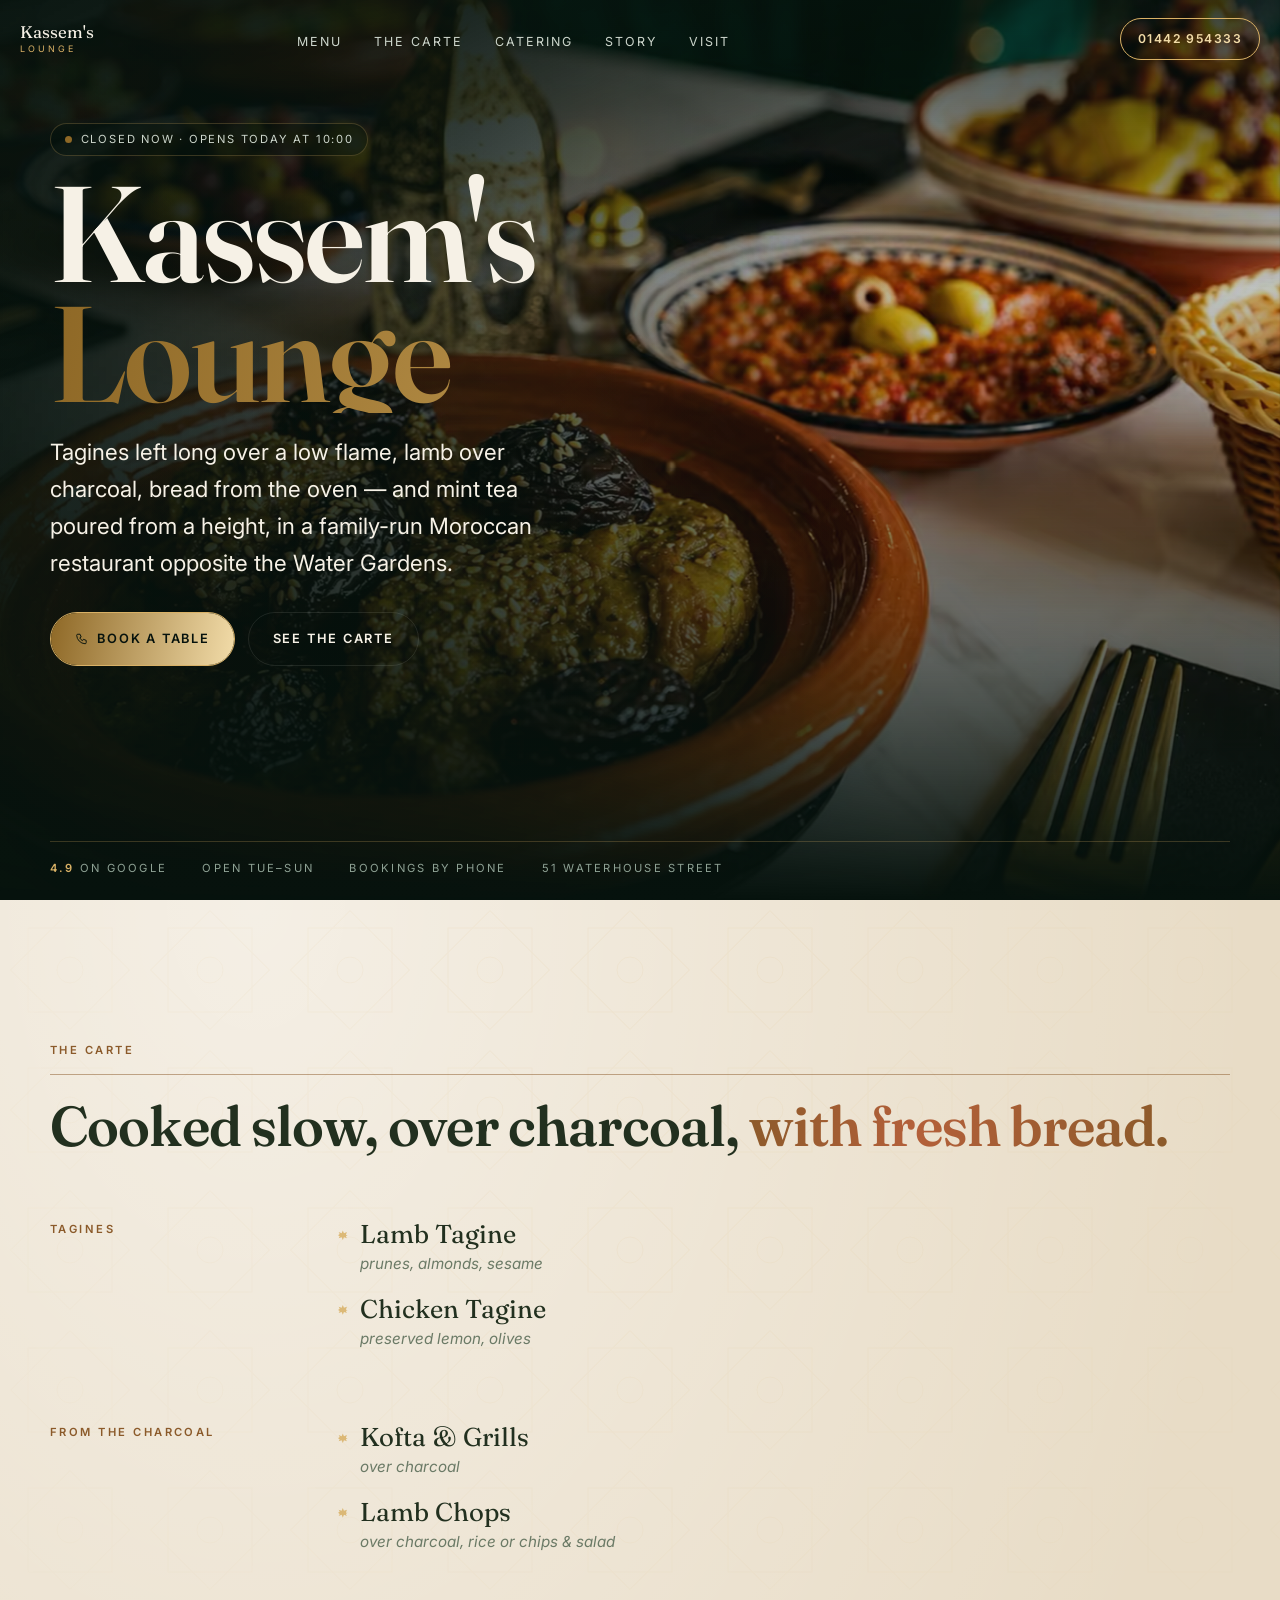
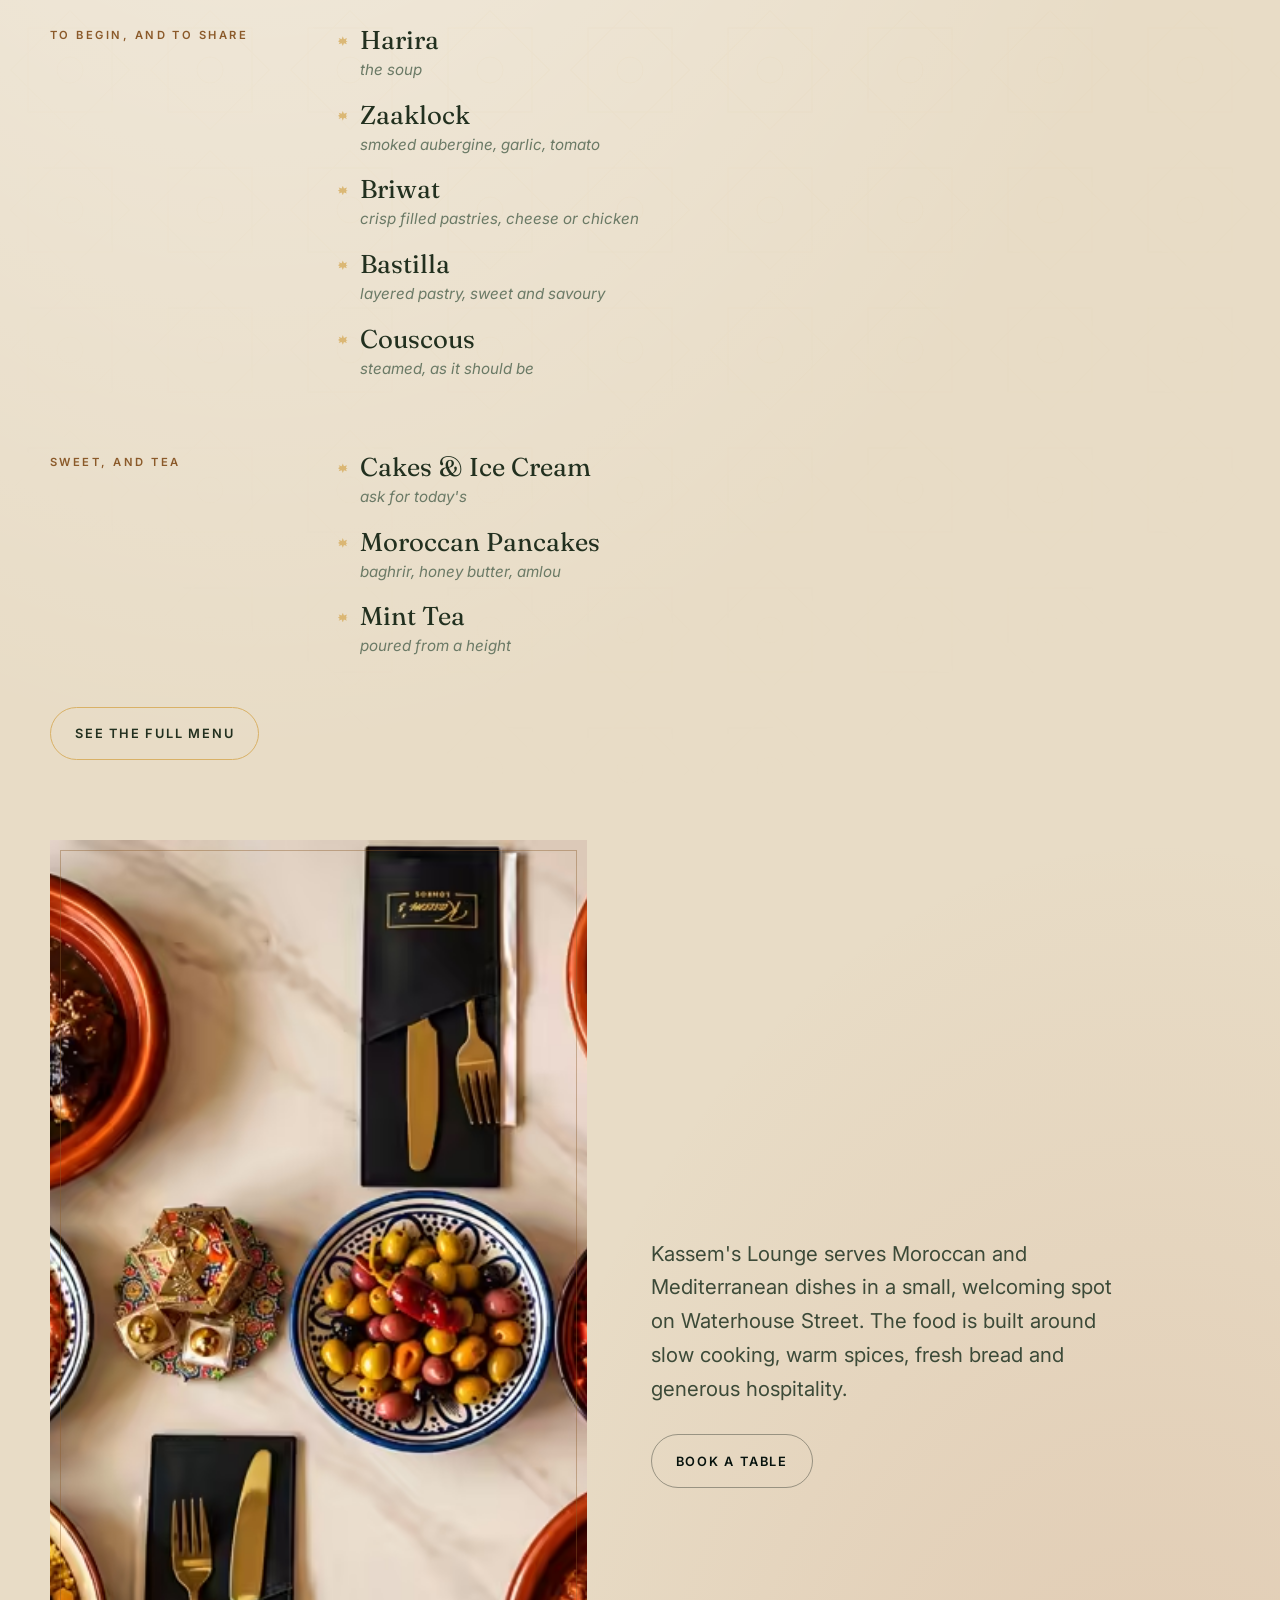
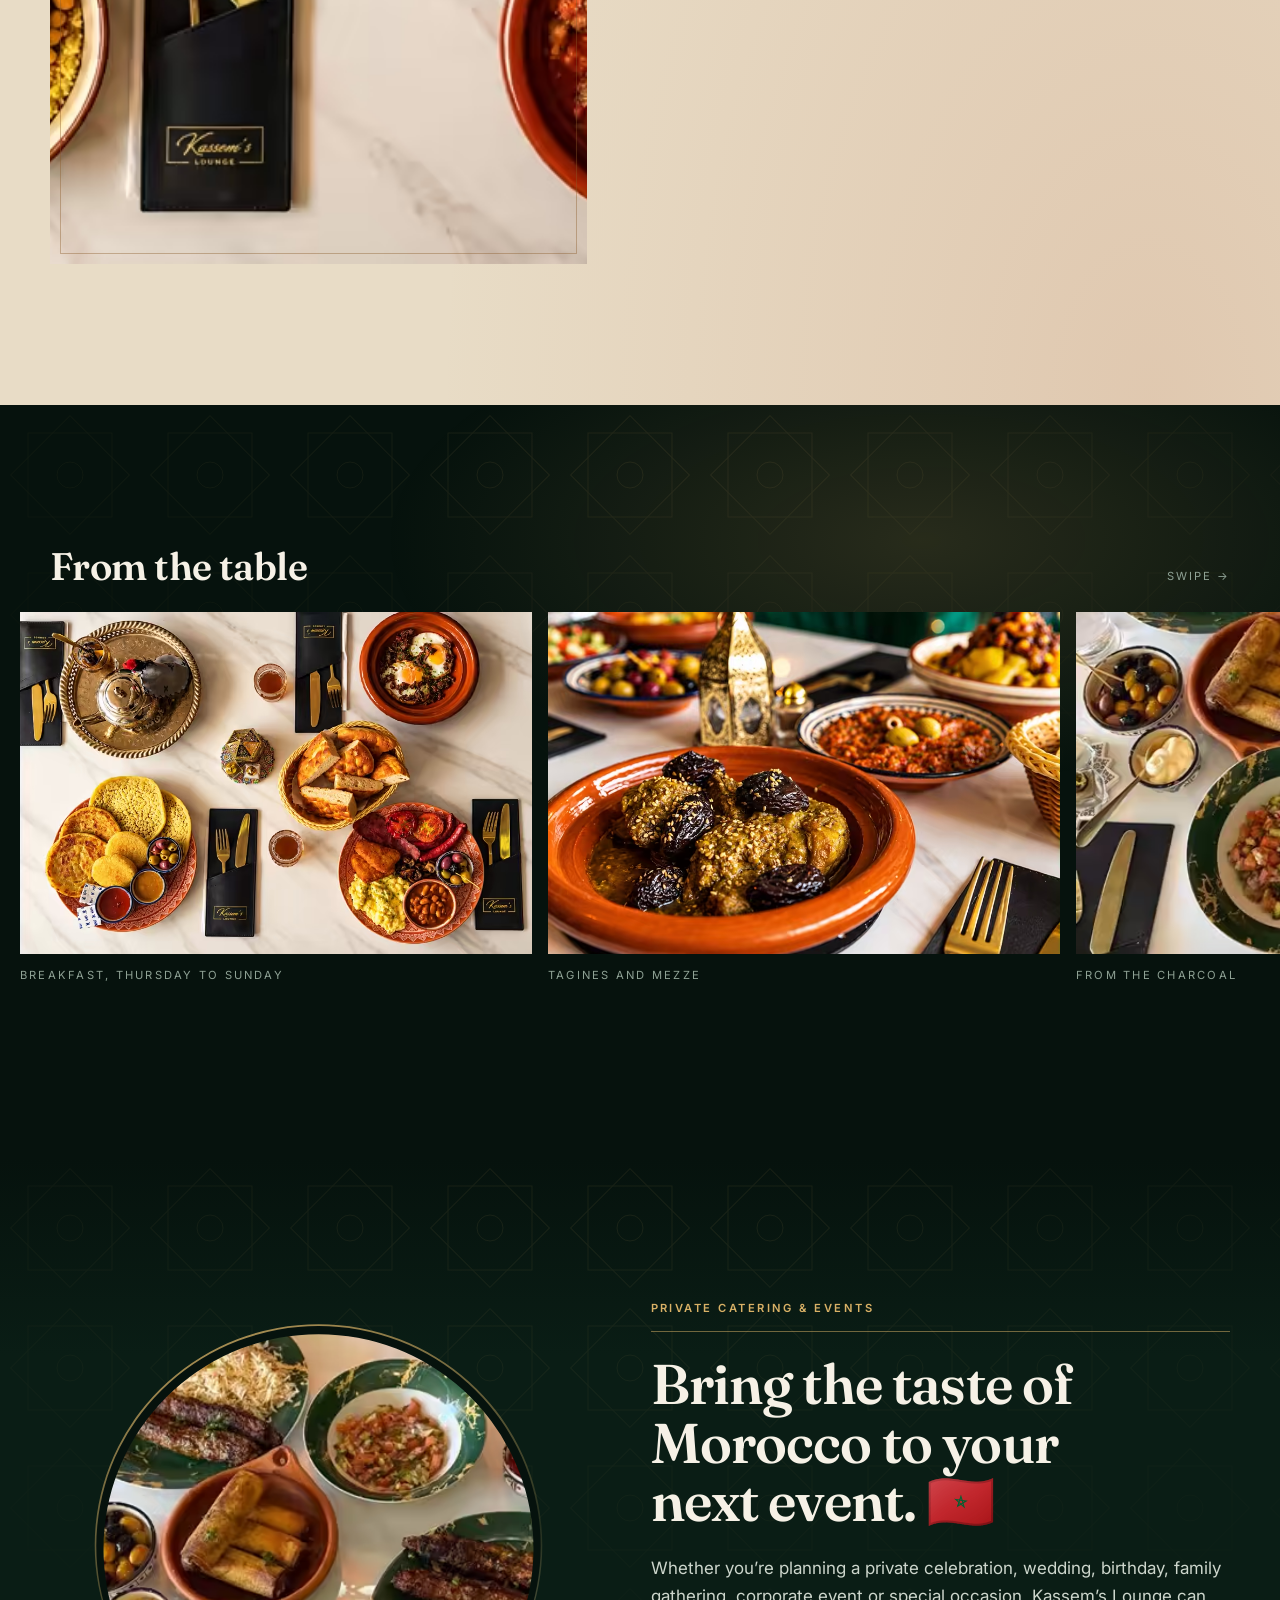
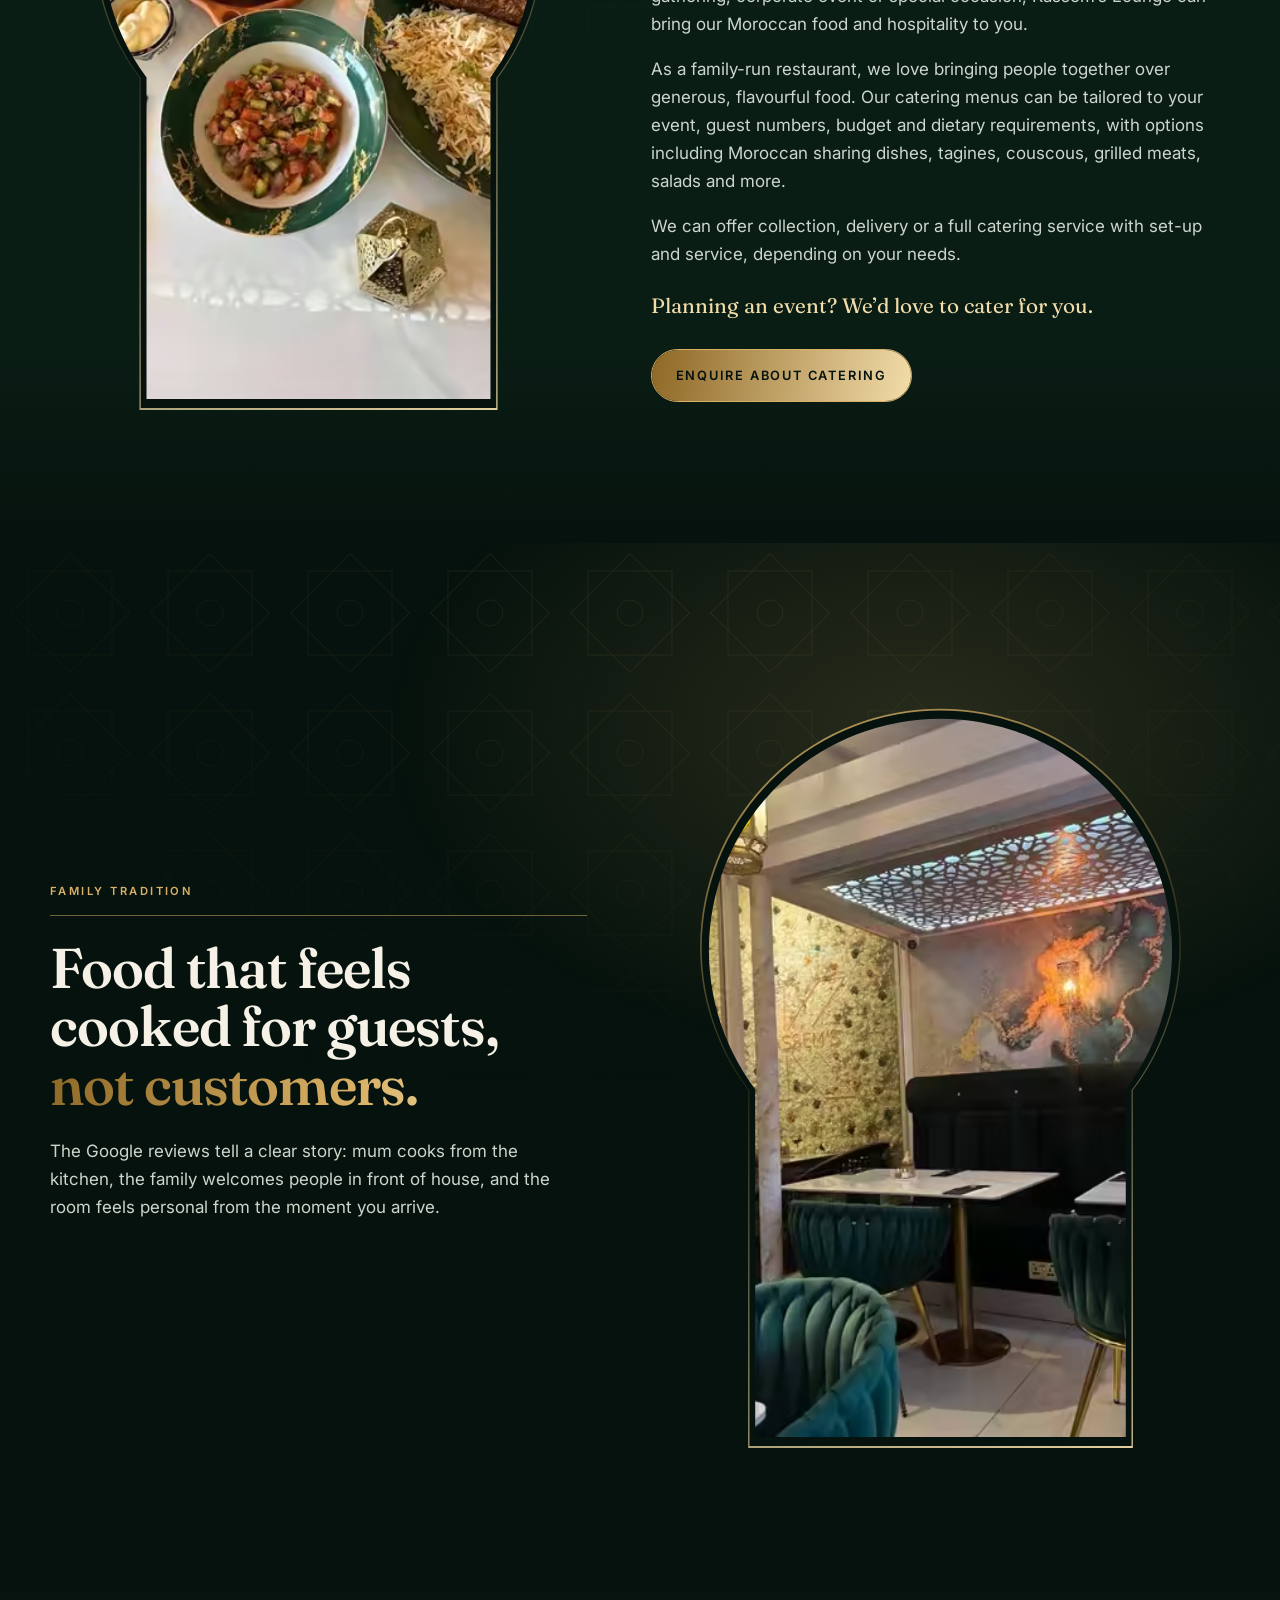
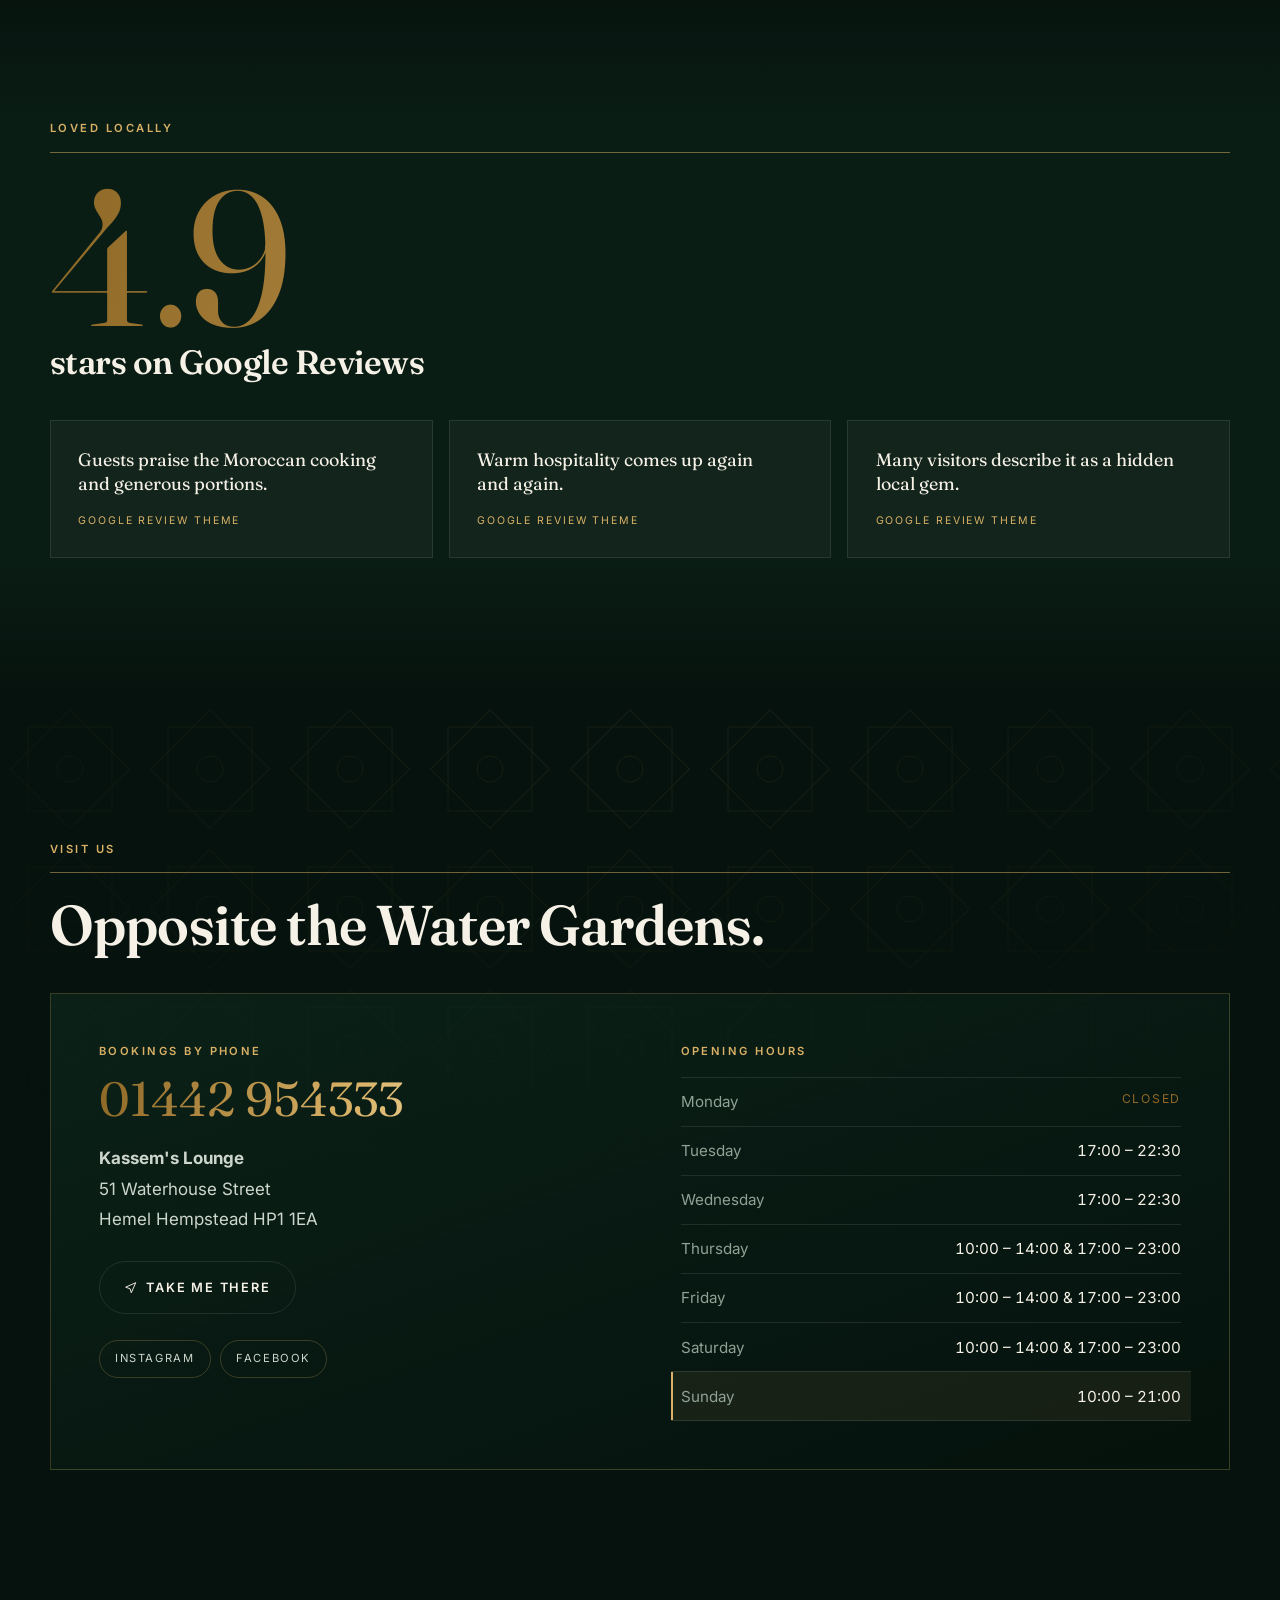
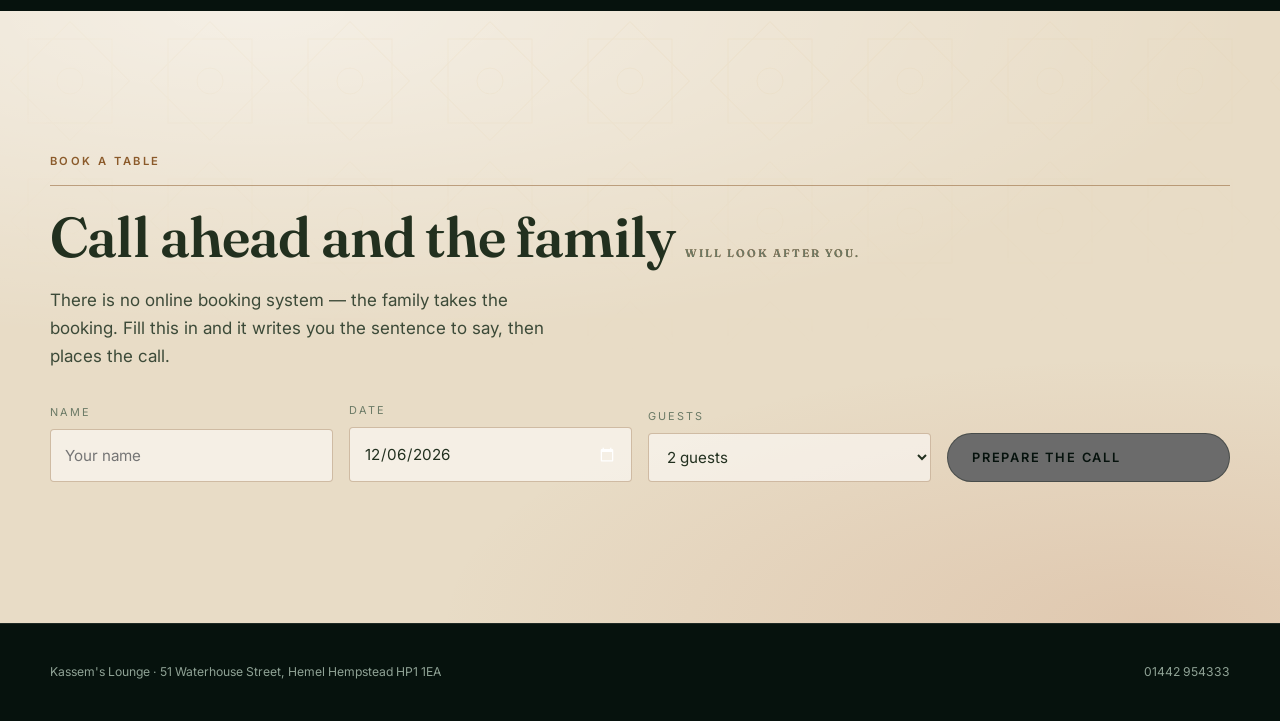
==== commit 29bb61a2: "Hero: a family-run Moroccan restaurant, not one small room Client's correction. 'One small room' und" ====
--- a/index.html
+++ b/index.html
@@ -383,7 +383,7 @@
   <div class="hero-inner">
     <p class="pill" id="now">Moroccan &middot; family-run &middot; Hemel Hempstead</p>
     <h1><span>Kassem's</span><span class="gilt">Lounge</span></h1>
-    <p class="lead">Tagines left long over a low flame, lamb over charcoal, bread from the oven &mdash; and mint tea poured from a height, in one small room opposite the Water Gardens.</p>
+    <p class="lead">Tagines left long over a low flame, lamb over charcoal, bread from the oven &mdash; and mint tea poured from a height, in a family-run Moroccan restaurant opposite the Water Gardens.</p>
     <div class="cta">
       <a class="btn solid" href="#book">
         <svg viewBox="0 0 24 24" aria-hidden="true"><path d="M5 4h4l2 5-2.5 1.5a11 11 0 0 0 5 5L15 13l5 2v4a2 2 0 0 1-2 2A16 16 0 0 1 3 6a2 2 0 0 1 2-2"/></svg>
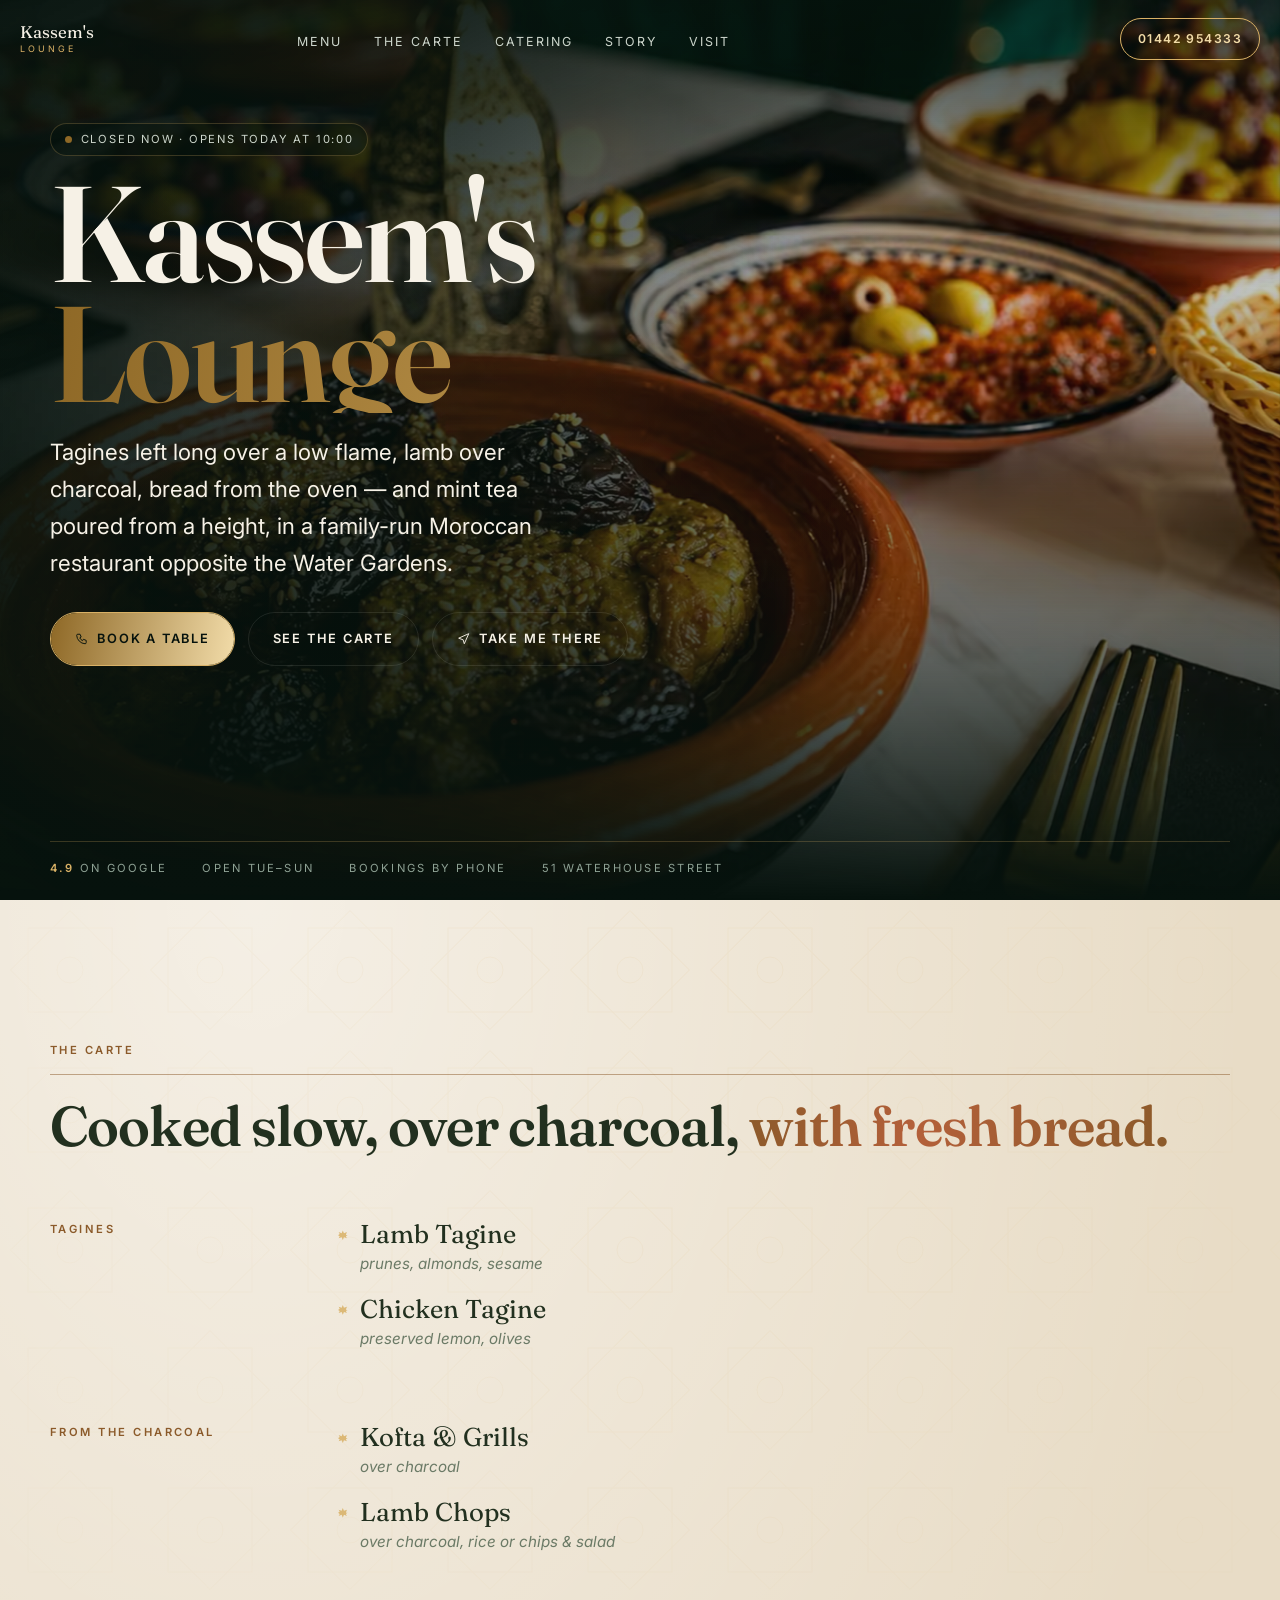
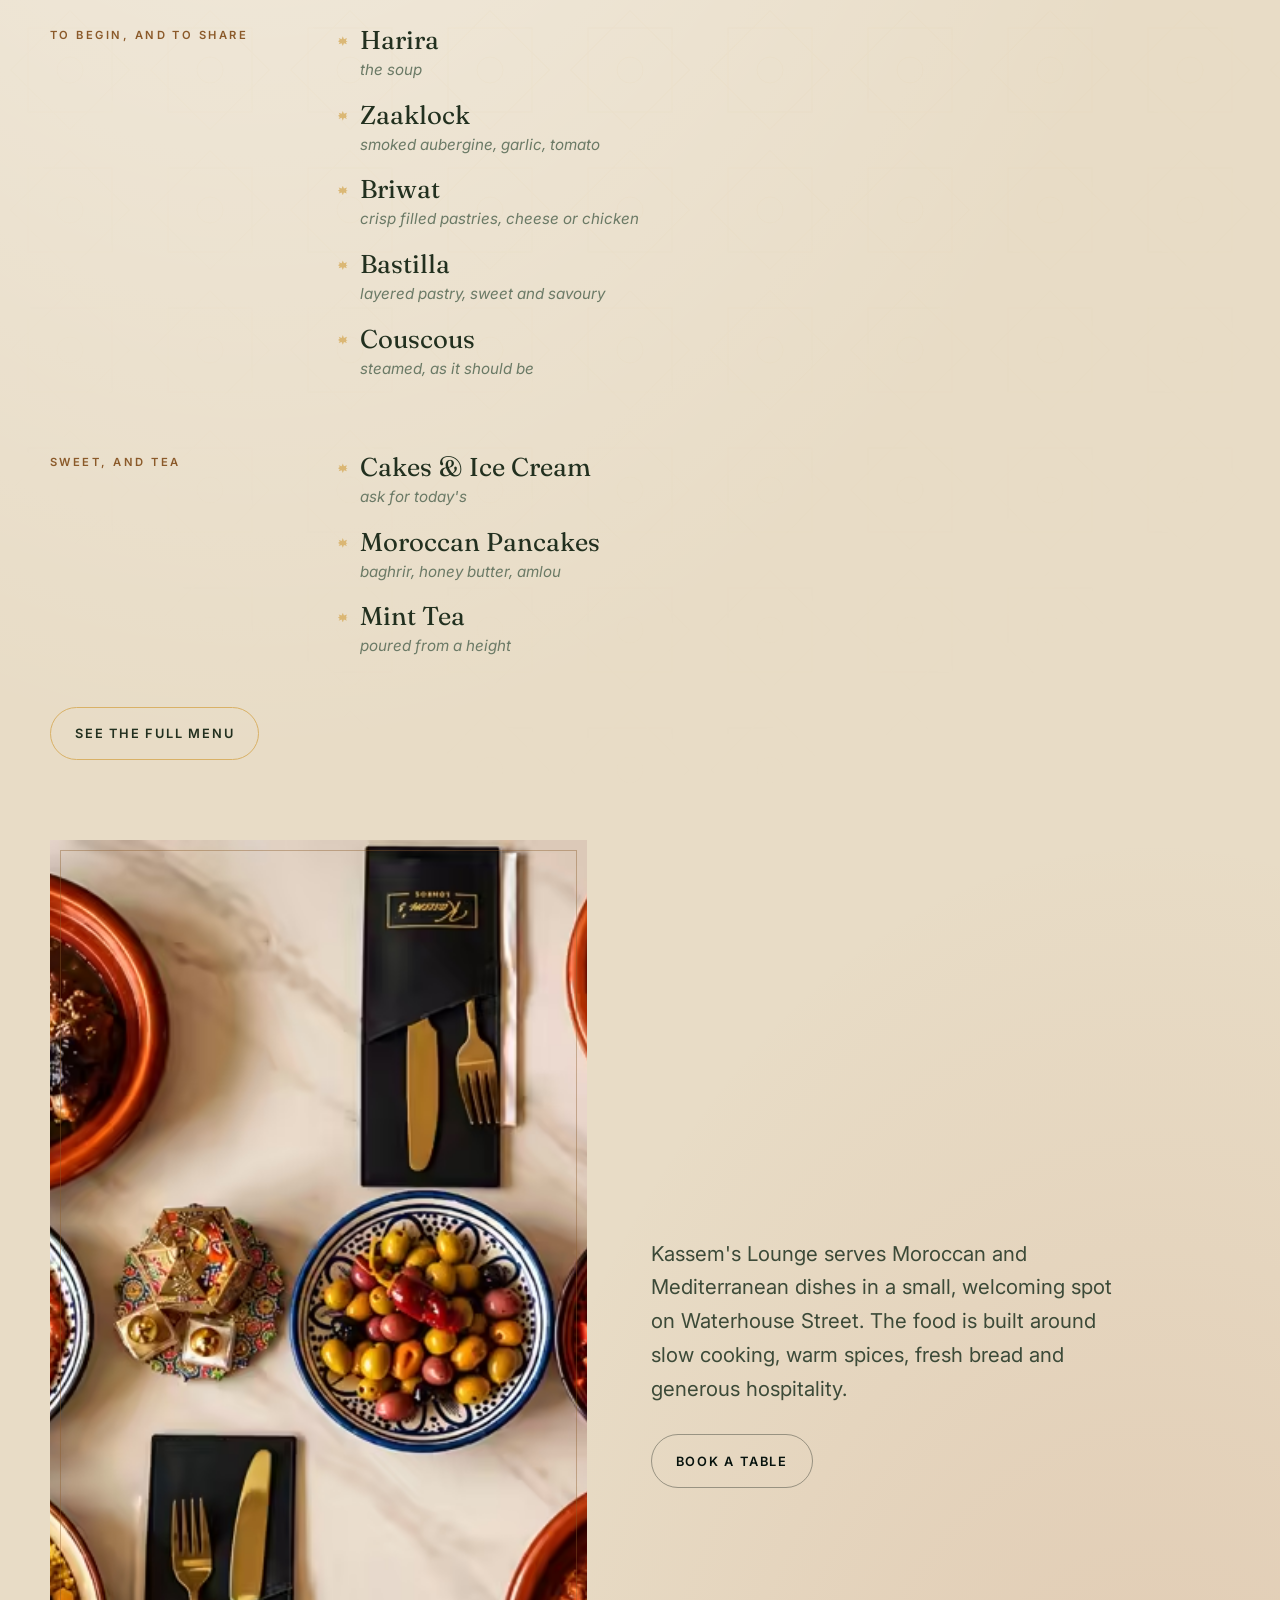
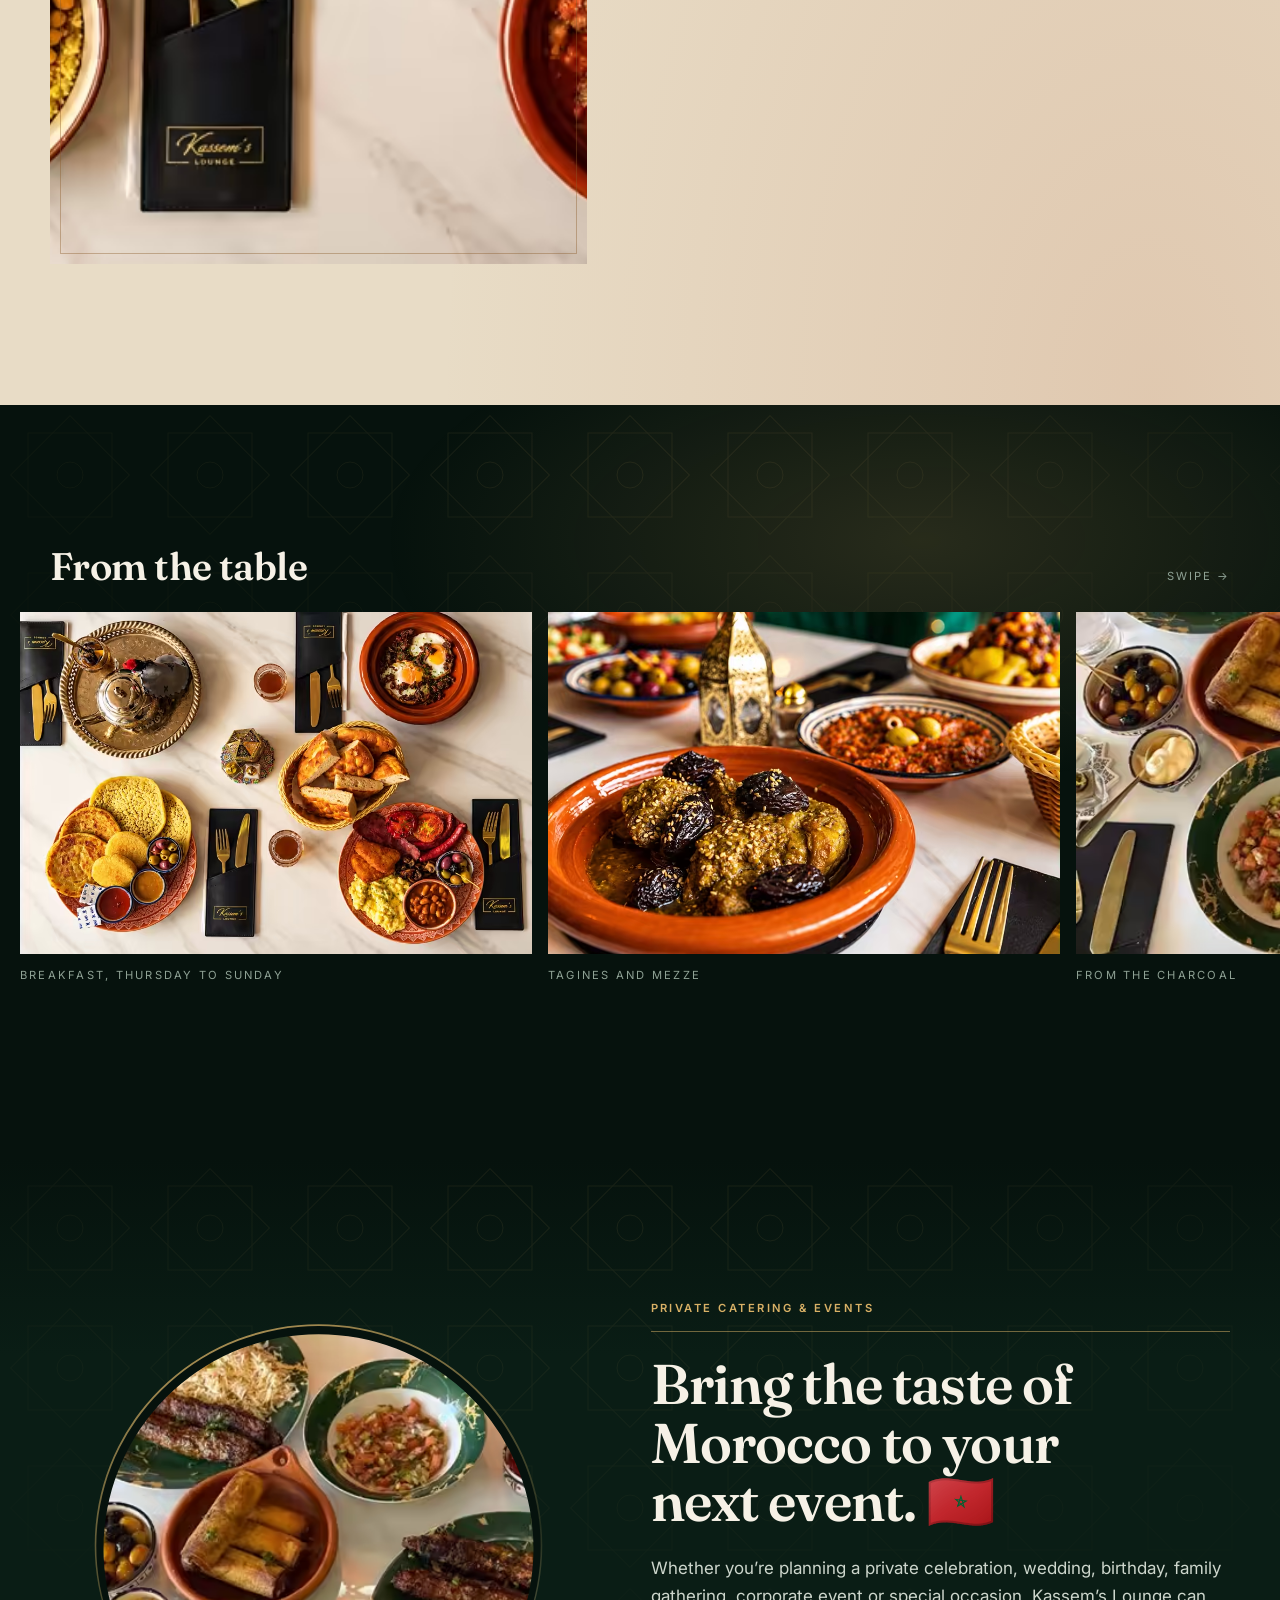
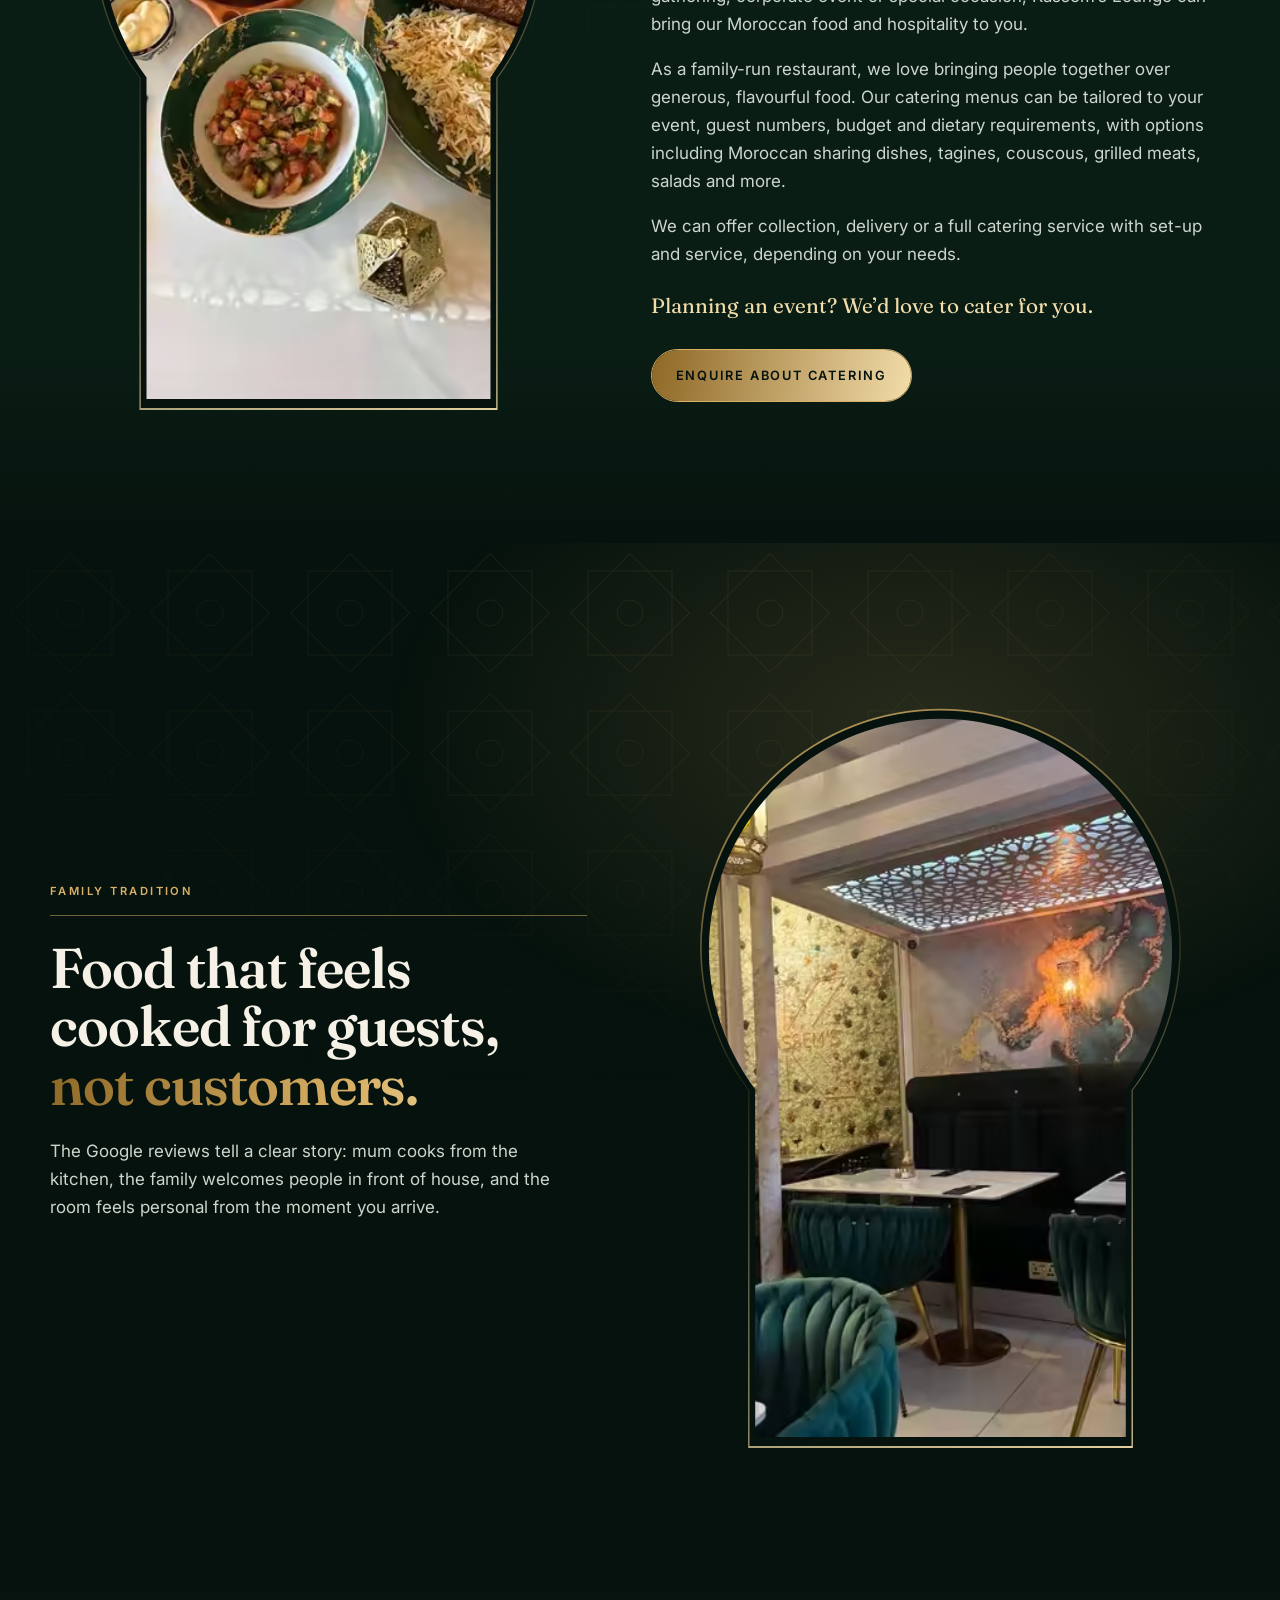
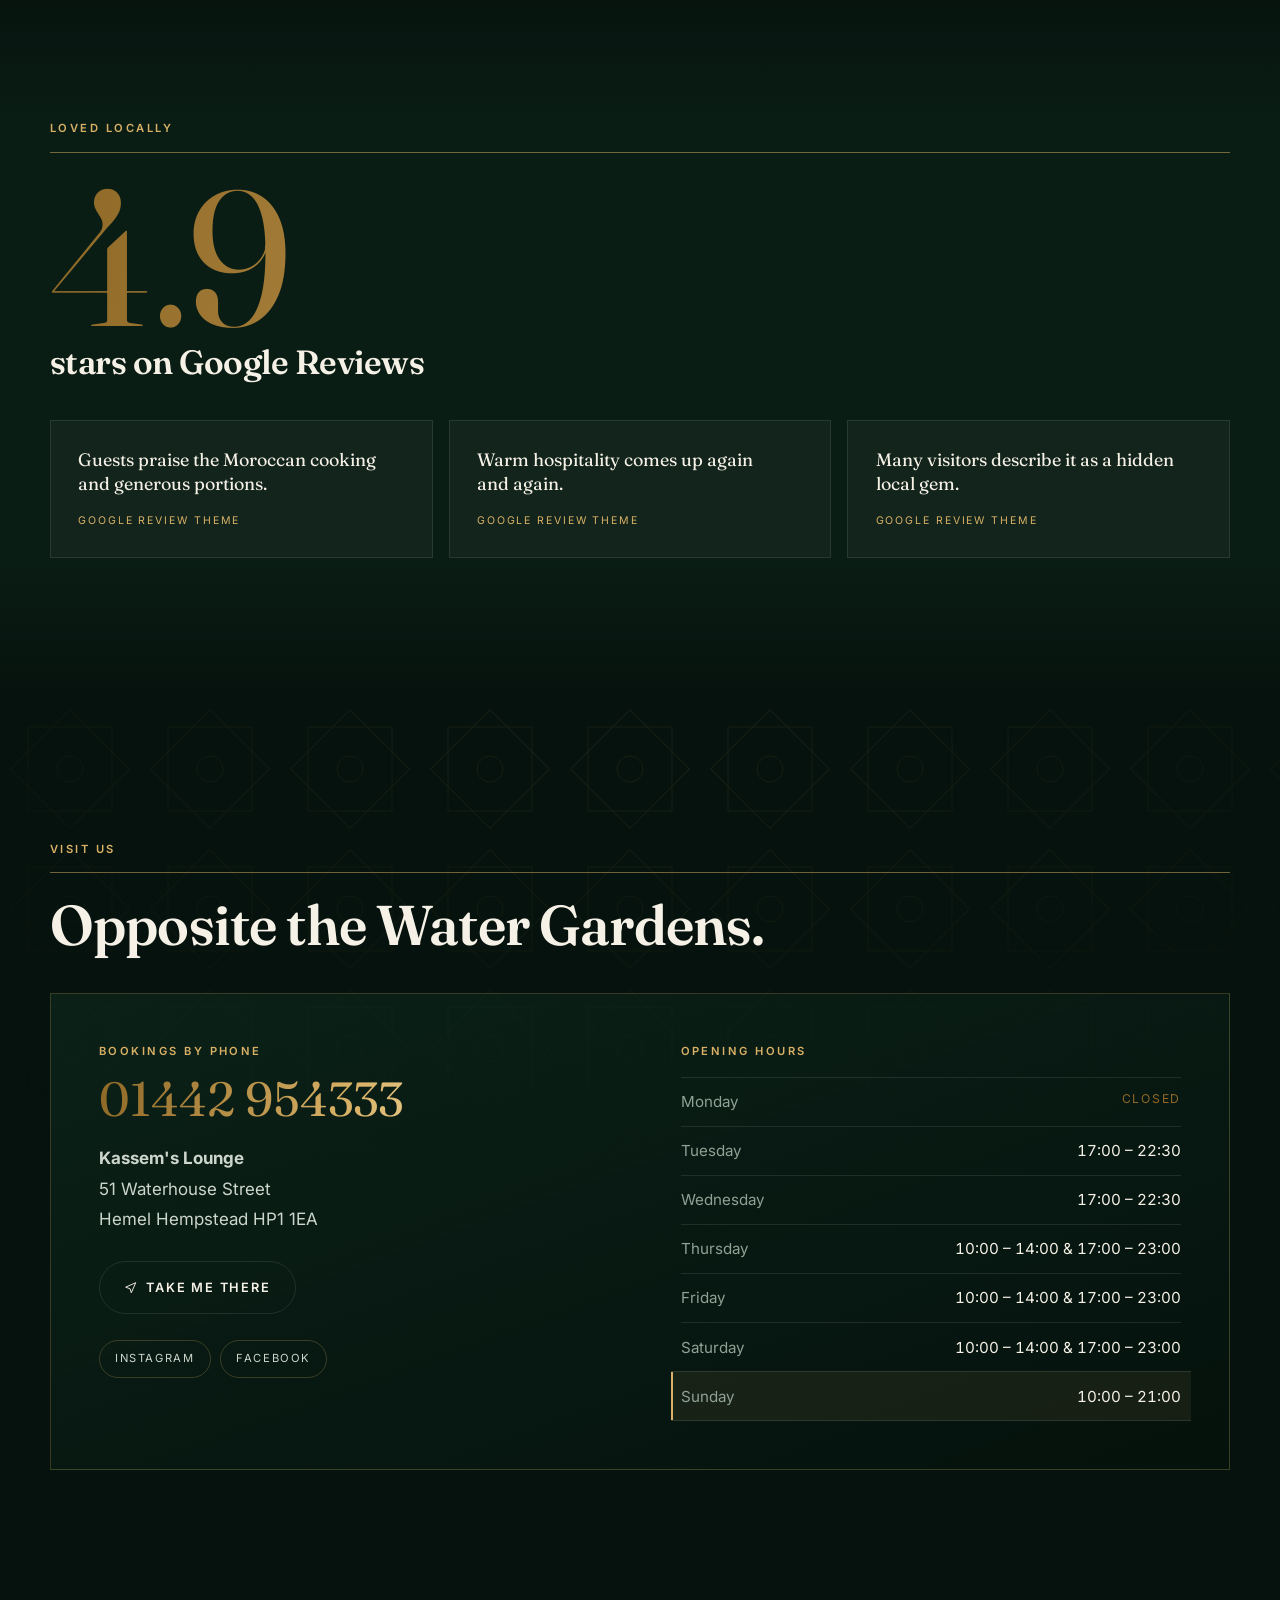
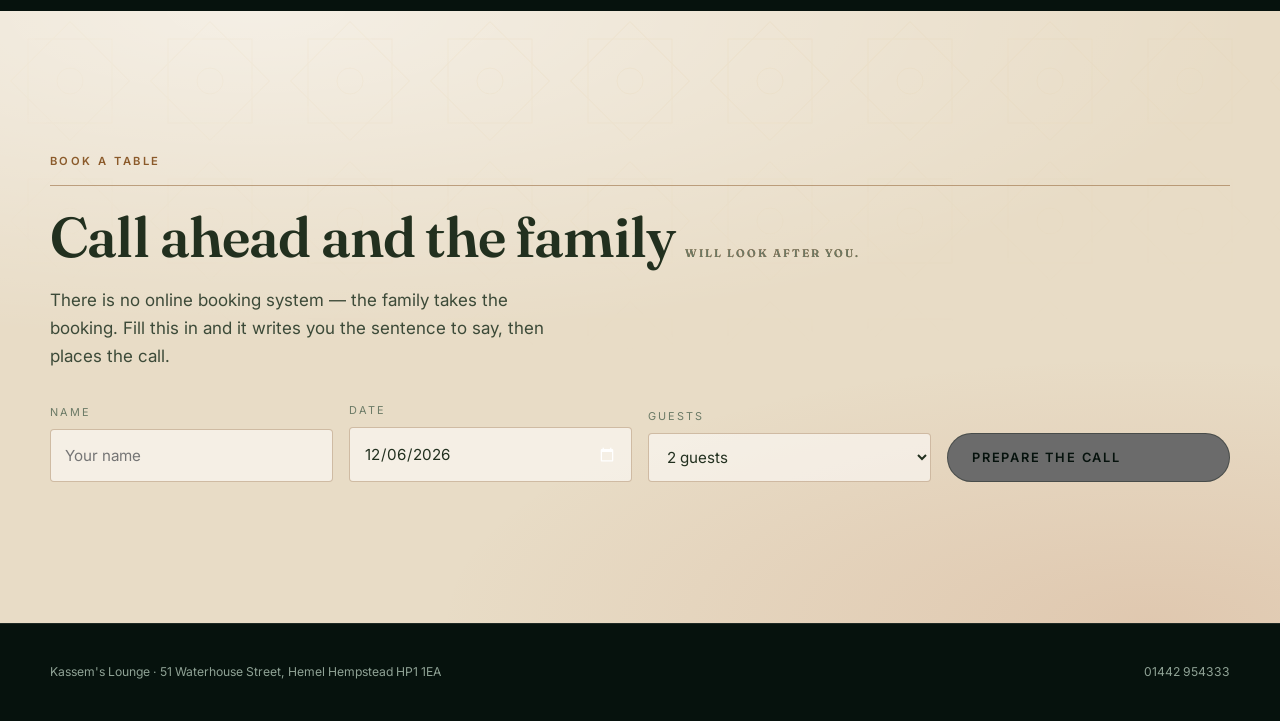
==== commit 3bede8de: "Hero: a Take me there button alongside Book and Carte Directions were only reachable from the Visit " ====
--- a/index.html
+++ b/index.html
@@ -390,6 +390,10 @@
         Book a table
       </a>
       <a class="btn ghost" href="#carte">See the carte</a>
+      <a class="btn ghost" href="https://www.google.com/maps/dir/?api=1&amp;destination=Kassem%27s+Lounge%2C+51+Waterhouse+Street%2C+Hemel+Hempstead+HP1+1EA" target="_blank" rel="noopener">
+        <svg viewBox="0 0 24 24" aria-hidden="true"><path d="M3 11 21 3l-8 18-2-7-8-3z"/></svg>
+        Take me there
+      </a>
     </div>
   </div>
   <div class="hero-foot">
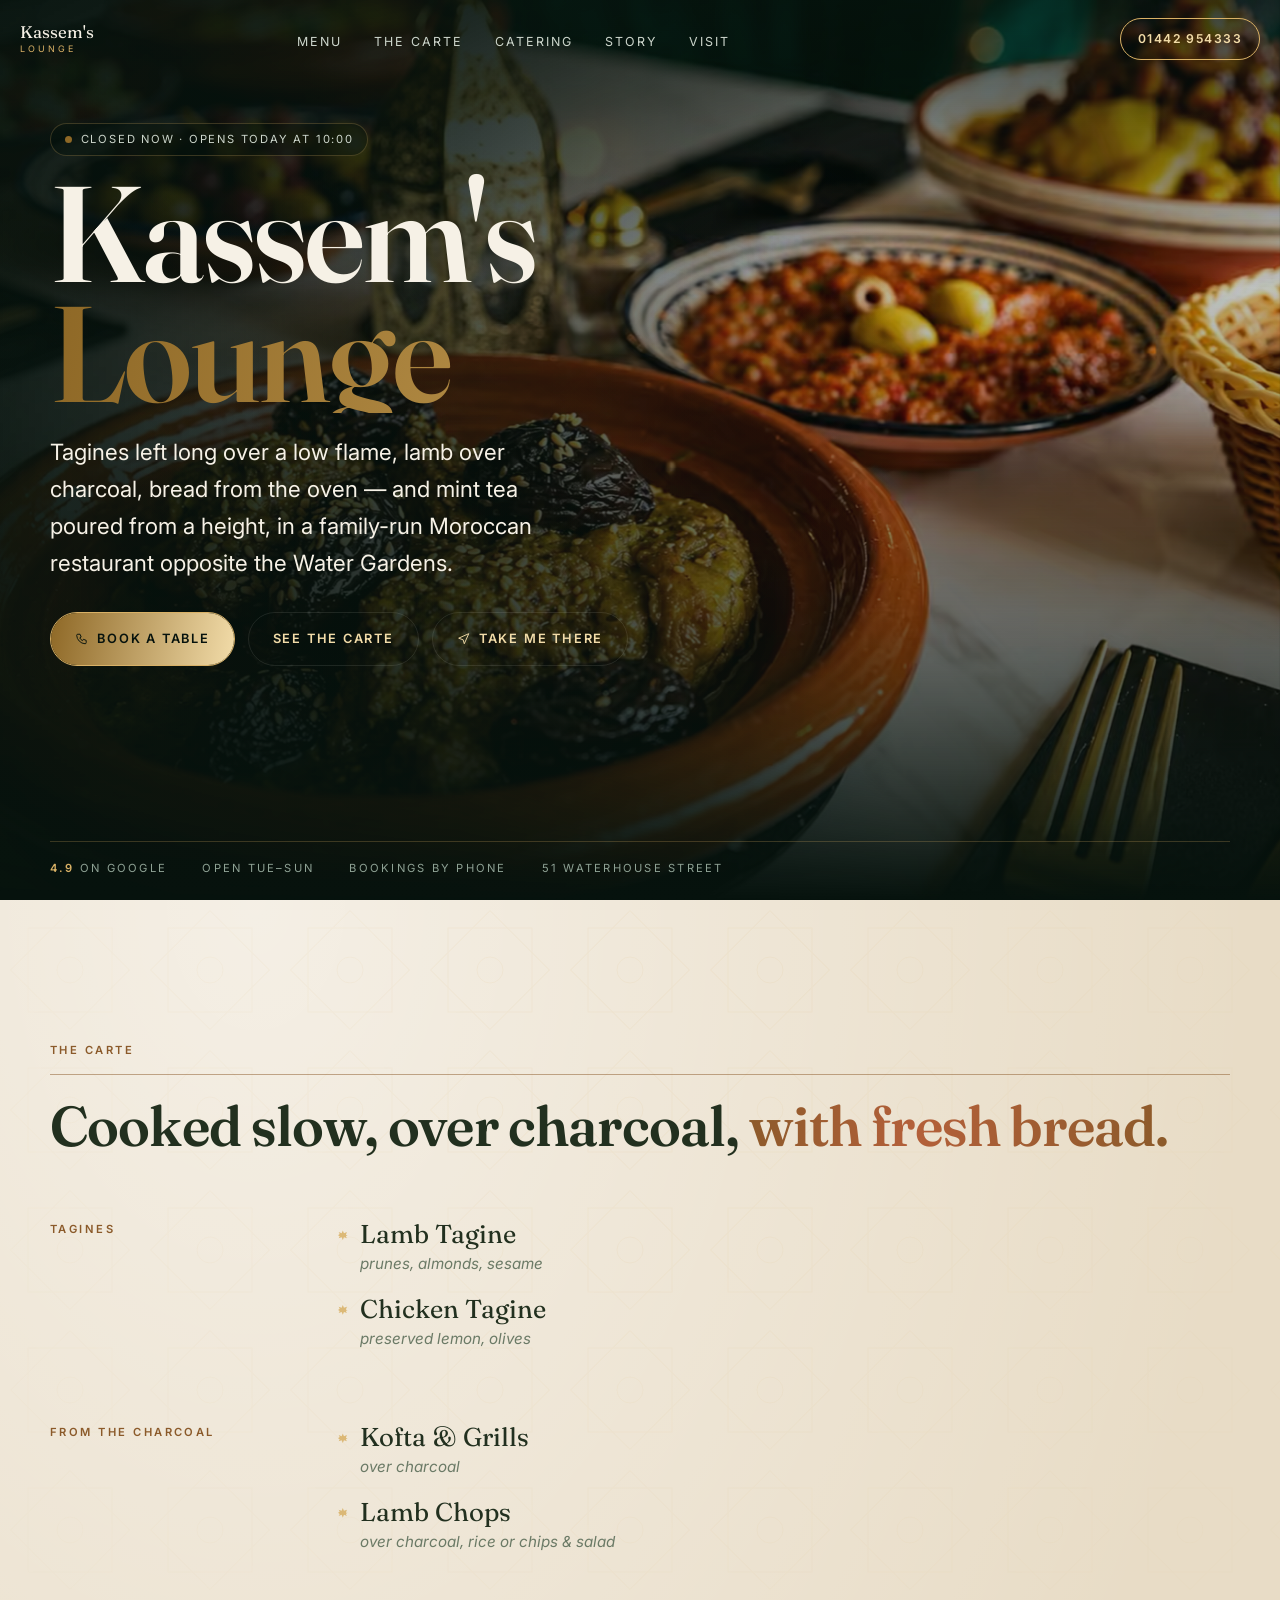
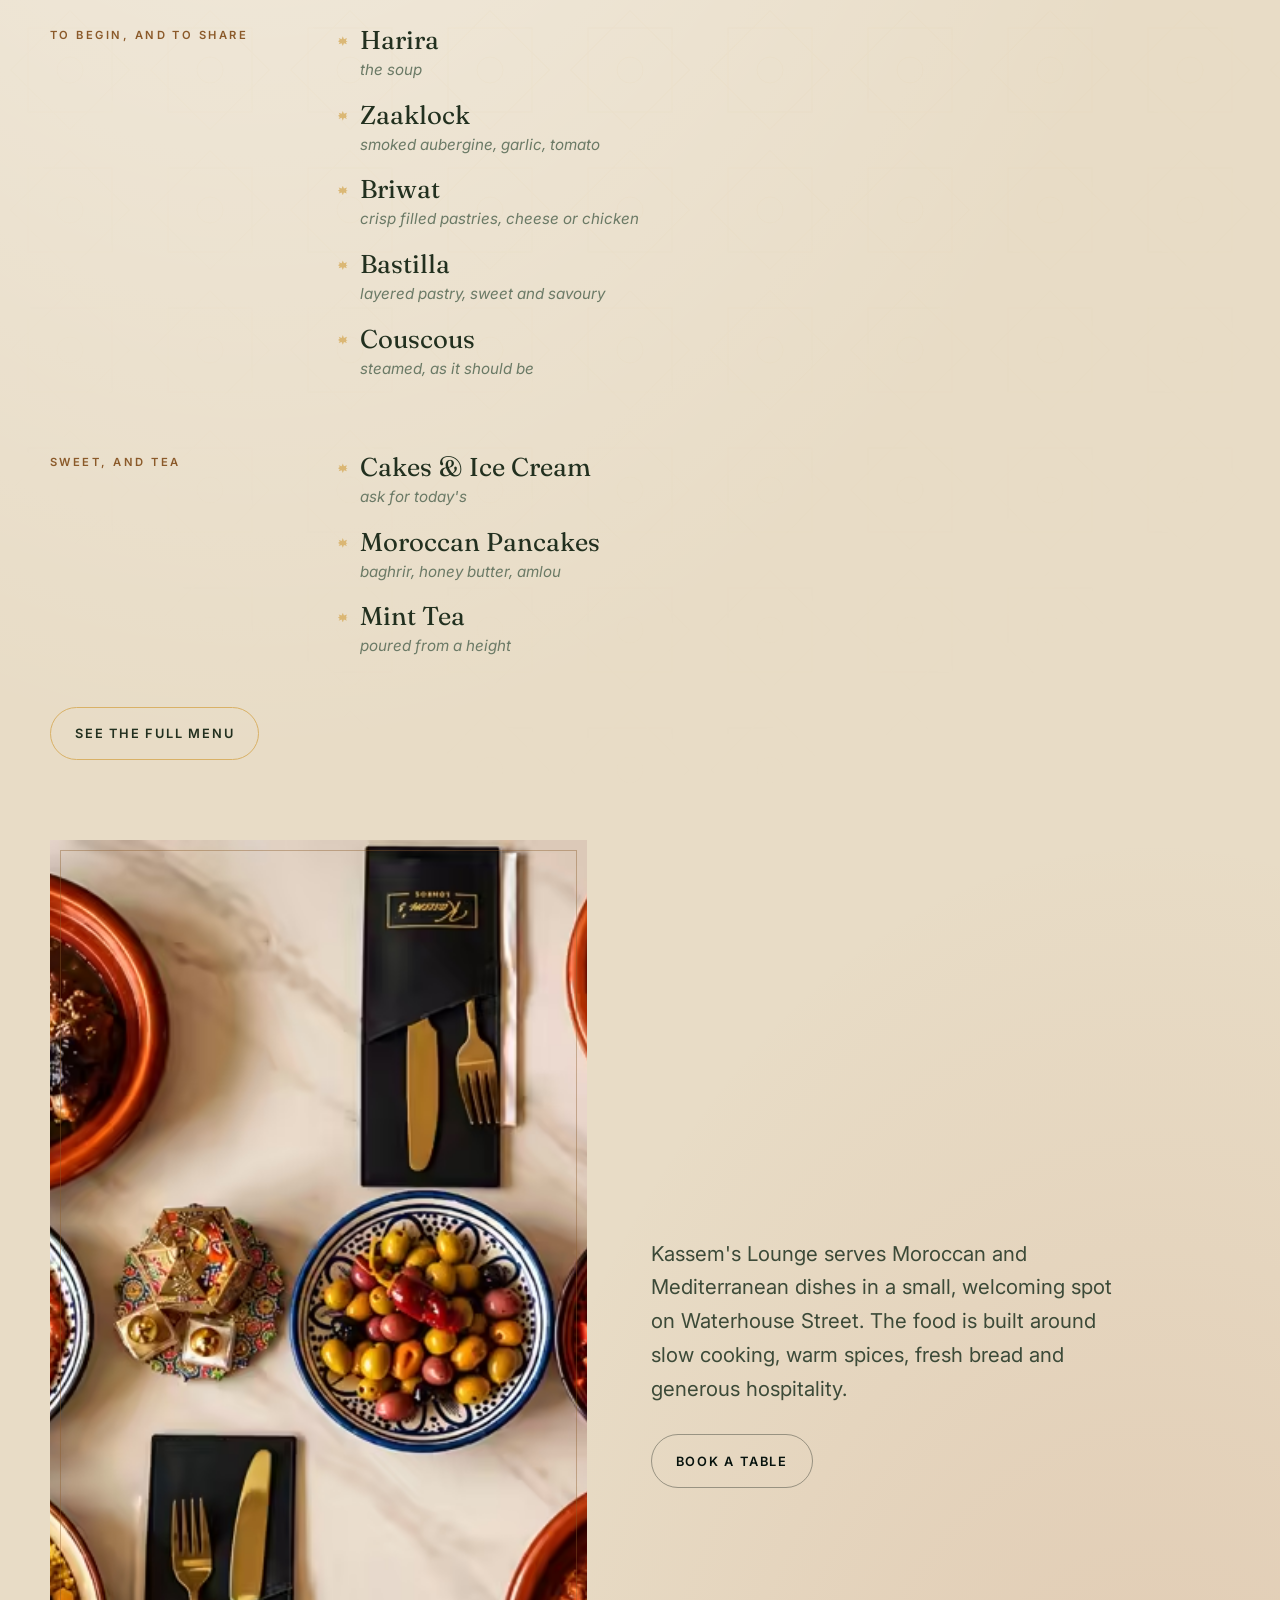
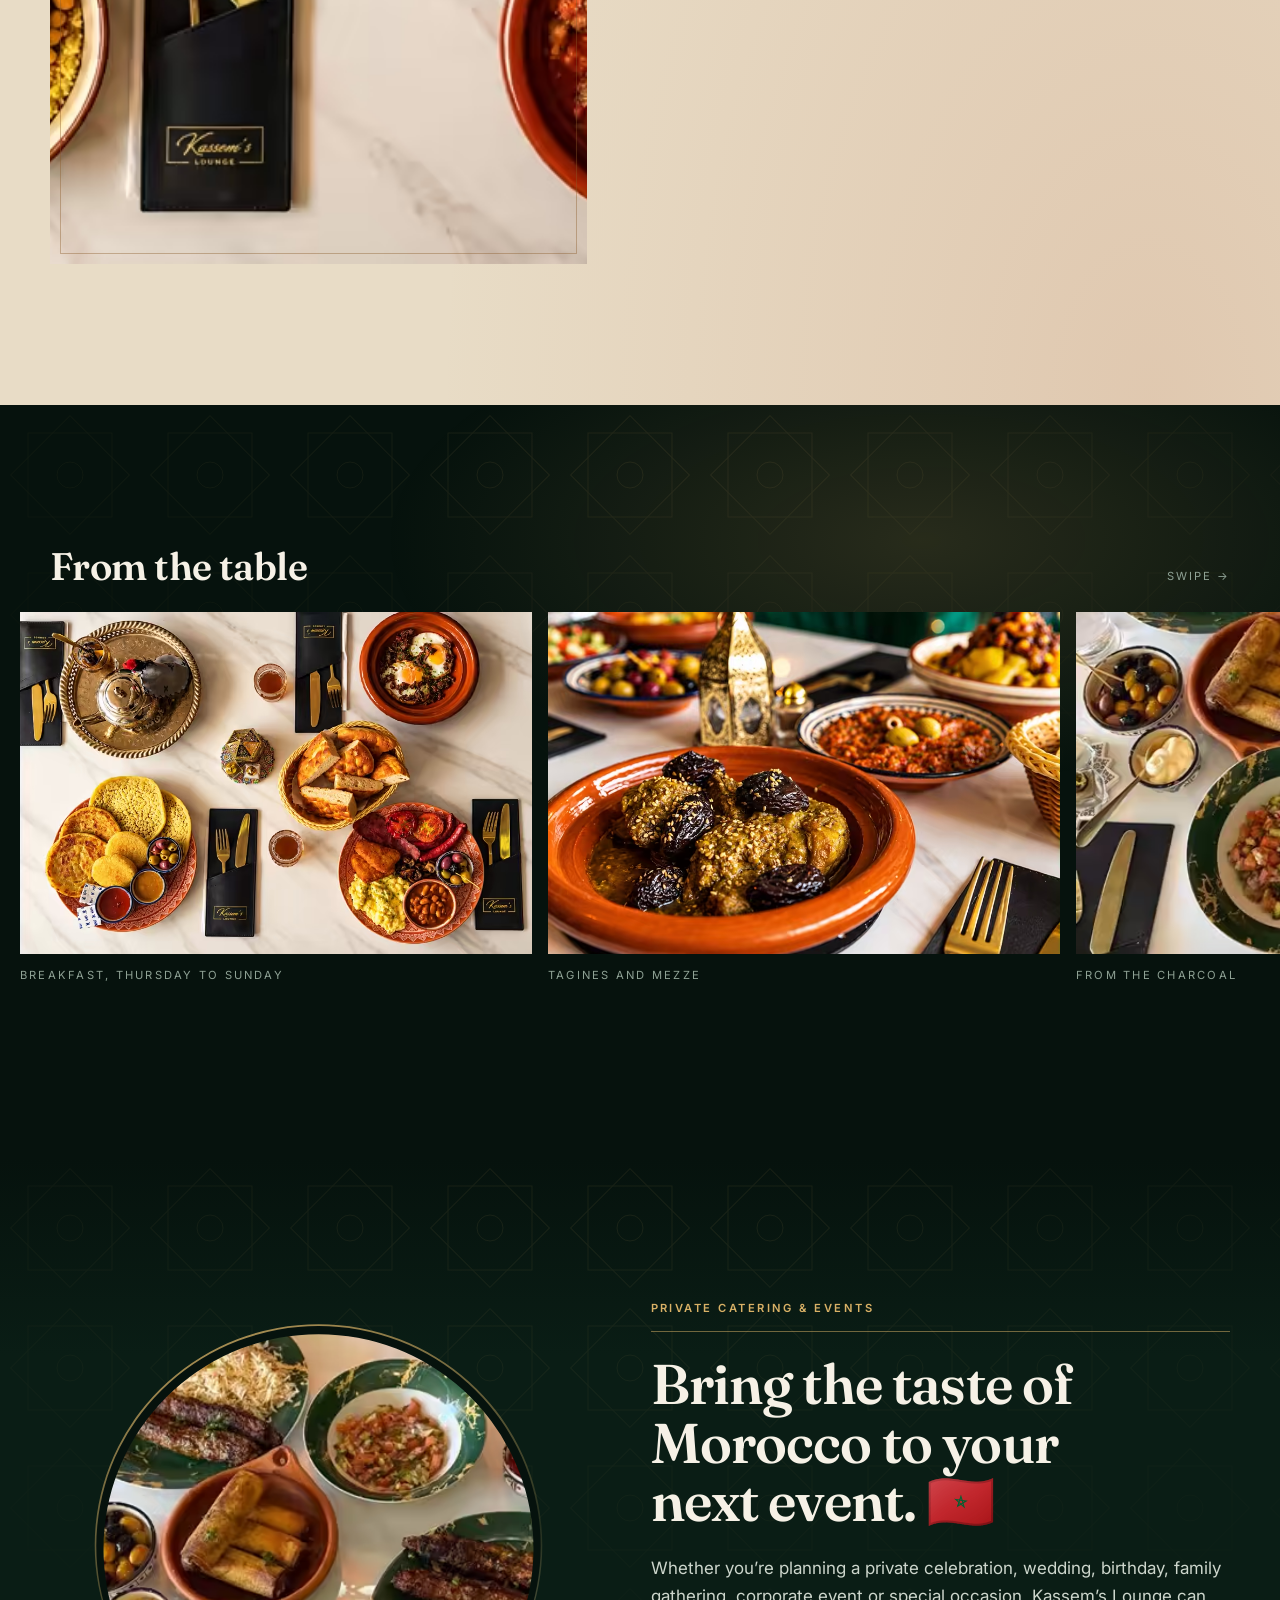
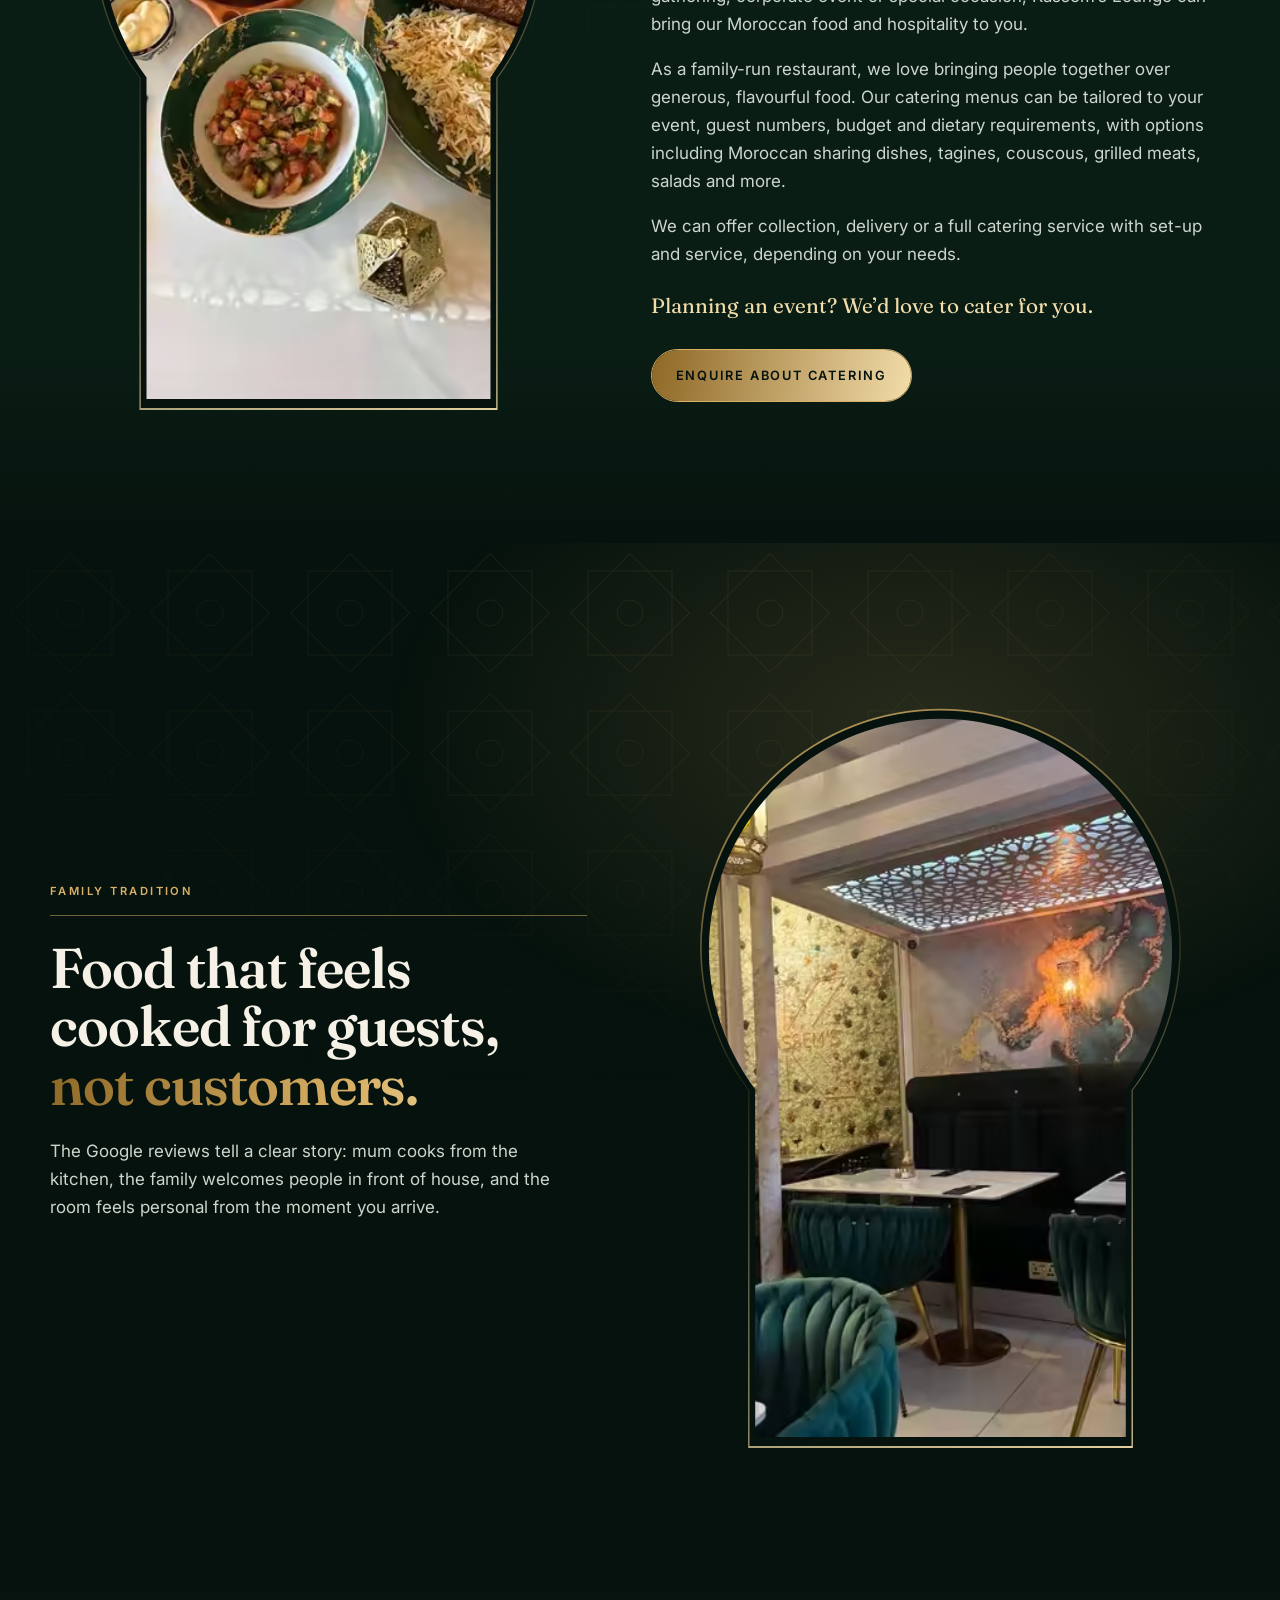
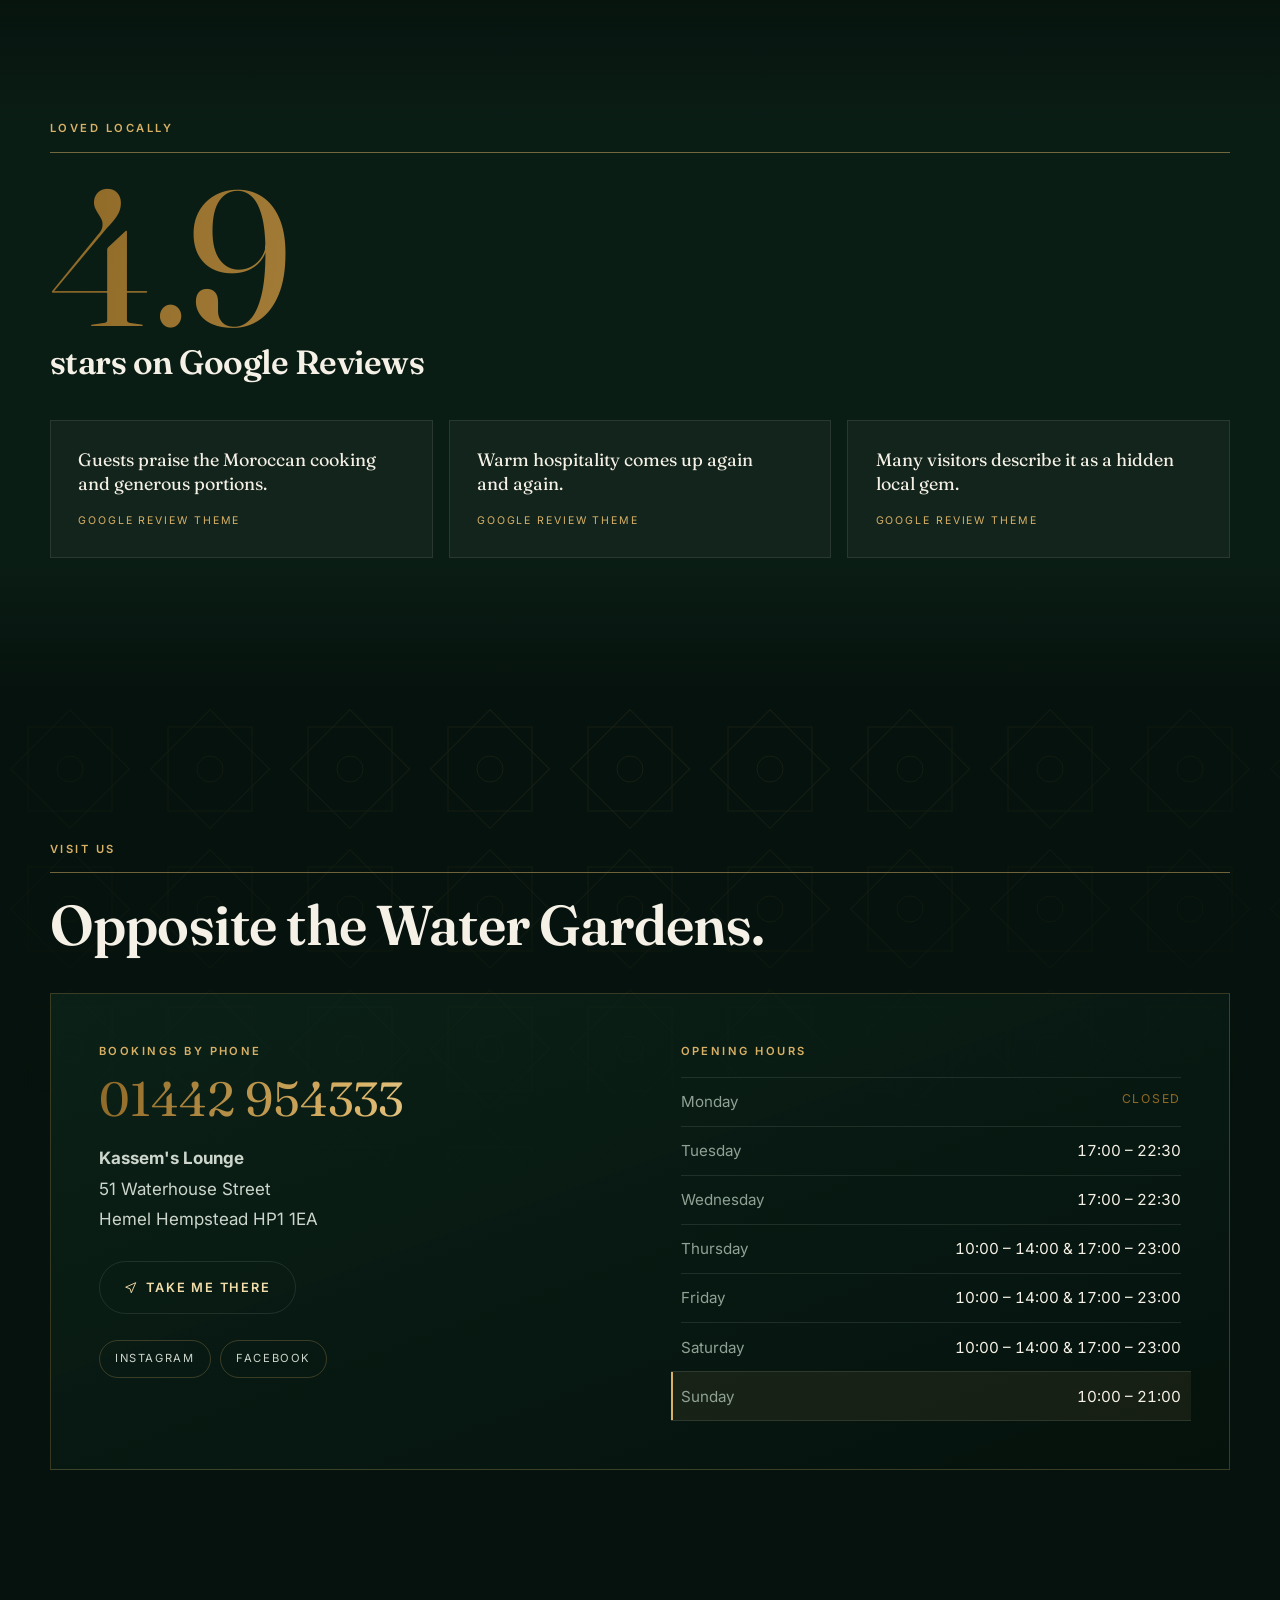
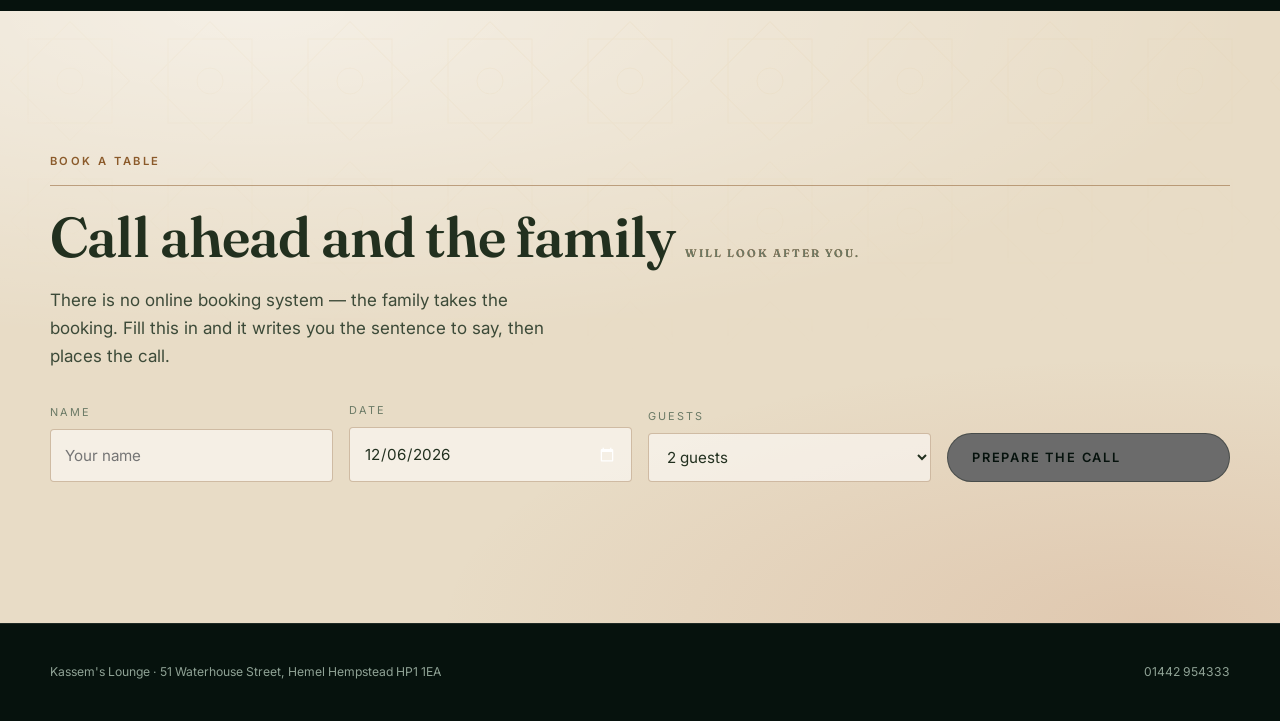
==== commit 91a45f19: "Ghost buttons read gold, not cream They sit beside the gold .call pill and the gold solid button; cr" ====
--- a/index.html
+++ b/index.html
@@ -146,7 +146,7 @@
 .btn.solid::before { transform: translateY(0); }
 .btn.solid:hover::before { transform: translateY(-101%); }
 .btn.solid:hover { color: var(--gold-2); }
-.btn.ghost { color: var(--cream); --b: var(--edge-soft); }
+.btn.ghost { color: var(--gold-2); --b: var(--edge-soft); }
 .btn.ghost:hover { color: var(--ink); border-color: var(--gold); }
 .btn.ghost:hover::before { transform: translateY(0); }
 .btn svg { width: 1.05em; height: 1.05em; fill: none; stroke: currentColor; stroke-width: 1.7; }
